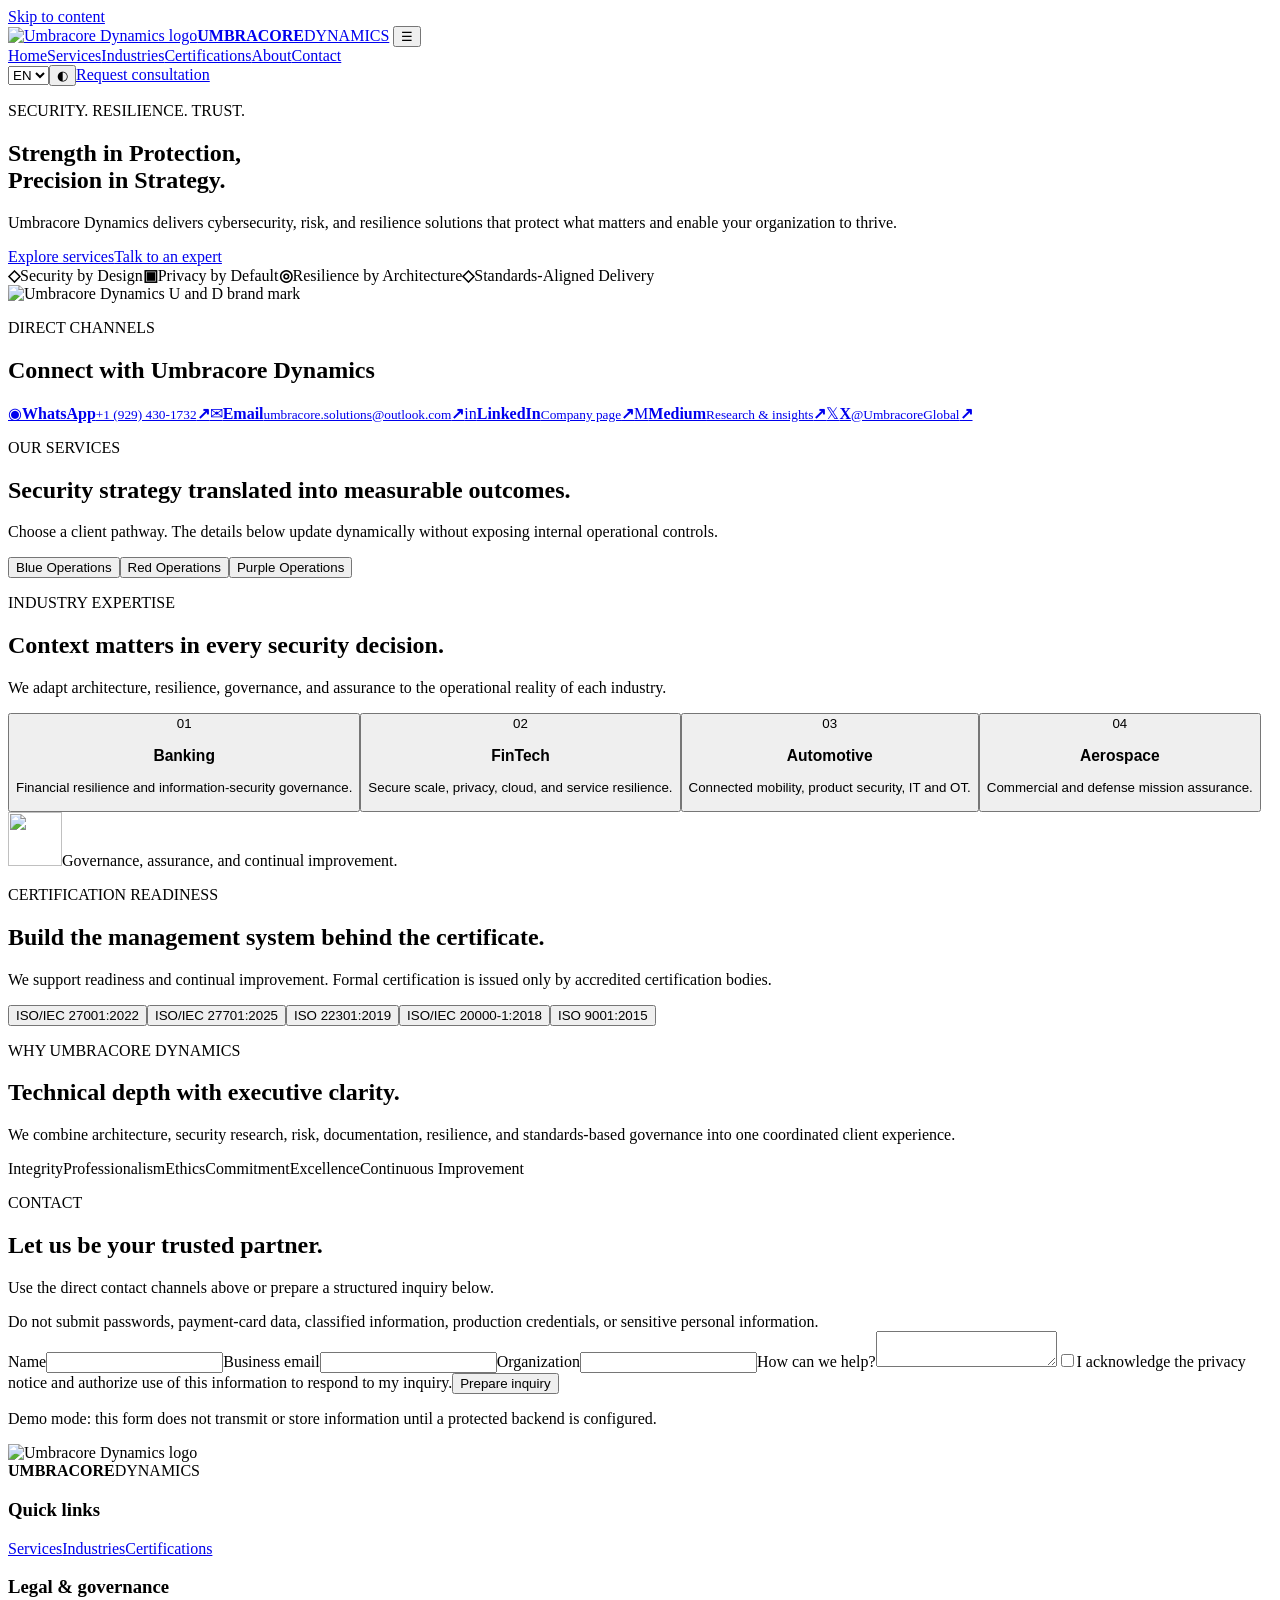
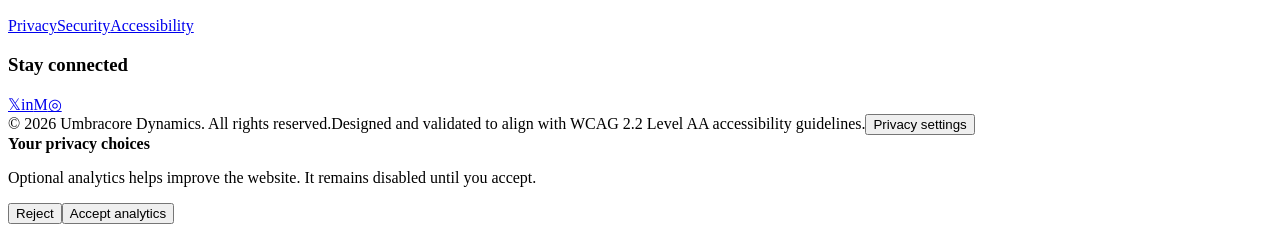
==== index.html @ 07de2d89 "feat: add client-facing website structure" ====
<!doctype html>
<html lang="en" data-theme="dark">
<head>
  <meta charset="utf-8">
  <meta name="viewport" content="width=device-width,initial-scale=1">
  <meta name="description" content="Umbracore Dynamics — security architecture, resilience, risk, certification readiness, and responsible technical strategy.">
  <meta name="theme-color" content="#08050f">
  <meta property="og:title" content="Umbracore Dynamics">
  <meta property="og:description" content="Strength in Protection. Precision in Strategy.">
  <meta property="og:type" content="website">
  <meta property="og:image" content="./assets/logo/umbracore-mark.svg">
  <link rel="icon" href="./assets/logo/umbracore-mark.svg" type="image/svg+xml">
  <link rel="stylesheet" href="./css/main.css">
  <title>Umbracore Dynamics</title>
</head>
<body>
<a class="skip-link" href="#main">Skip to content</a>
<header class="site-header"><div class="shell nav-shell">
<a class="brand" href="#home" aria-label="Umbracore Dynamics home"><img src="./assets/logo/umbracore-mark.svg" width="58" height="58" alt="Umbracore Dynamics logo"><span class="brand-copy"><strong>UMBRACORE</strong><span>DYNAMICS</span></span></a>
<button class="menu-toggle icon-button" id="menuToggle" type="button" aria-expanded="false" aria-controls="primaryNav" aria-label="Open menu">☰</button>
<nav id="primaryNav" class="primary-nav" aria-label="Primary navigation"><a href="#home" data-i18n="navHome">Home</a><a href="#services" data-i18n="navServices">Services</a><a href="#industries" data-i18n="navIndustries">Industries</a><a href="#certifications" data-i18n="navCertifications">Certifications</a><a href="#about" data-i18n="navAbout">About</a><a href="#contact" data-i18n="navContact">Contact</a></nav>
<div class="nav-actions"><select id="languageSelect" class="language-select" aria-label="Language"><option value="en">EN</option><option value="es">ES</option><option value="fr">FR</option><option value="de">DE</option><option value="pt">PT</option></select><button class="icon-button" id="themeToggle" type="button" aria-label="Change color theme">◐</button><a class="button button-outline button-small" href="#contact" data-i18n="requestConsultation">Request consultation</a></div>
</div></header>
<main id="main">
<section class="hero" id="home"><div class="hero-grid-bg" aria-hidden="true"></div><div class="shell hero-layout"><div class="hero-copy"><p class="eyebrow" data-i18n="heroEyebrow">SECURITY. RESILIENCE. TRUST.</p><h1 data-i18n="heroTitle">Strength in Protection,<br>Precision in Strategy.</h1><p class="hero-lead" data-i18n="heroLead">Umbracore Dynamics delivers cybersecurity, risk, and resilience solutions that protect what matters and enable your organization to thrive.</p><div class="hero-actions"><a class="button button-primary" href="#services" data-i18n="exploreServices">Explore services</a><a class="button button-outline" href="#contact" data-i18n="talkExpert">Talk to an expert</a></div><div class="trust-strip" aria-label="Trust principles"><span><b>◇</b><span data-i18n="trust1">Security by Design</span></span><span><b>▣</b><span data-i18n="trust2">Privacy by Default</span></span><span><b>◎</b><span data-i18n="trust3">Resilience by Architecture</span></span><span><b>◇</b><span data-i18n="trust4">Standards-Aligned Delivery</span></span></div></div><div class="hero-visual" aria-label="Umbracore Dynamics brand mark"><div class="orbit orbit-one" aria-hidden="true"></div><div class="orbit orbit-two" aria-hidden="true"></div><div class="logo-stage"><img src="./assets/logo/umbracore-mark.svg" alt="Umbracore Dynamics U and D brand mark"></div><span class="stage-line" aria-hidden="true"></span></div></div></section>
<section class="connect-bar" aria-labelledby="connectTitle"><div class="shell connect-layout"><div><p class="eyebrow" data-i18n="connectEyebrow">DIRECT CHANNELS</p><h2 id="connectTitle" data-i18n="connectTitle">Connect with Umbracore Dynamics</h2></div><div class="contact-links" id="contactLinks"><a class="contact-link" href="https://wa.me/19294301732" target="_blank" rel="noopener noreferrer" data-workflow="lead_whatsapp" data-channel="whatsapp"><span class="channel-icon" aria-hidden="true">◉</span><span><strong>WhatsApp</strong><small>+1 (929) 430-1732</small></span><b>↗</b></a><a class="contact-link" href="mailto:umbracore.solutions@outlook.com?subject=Consultation%20Request%20-%20Umbracore%20Dynamics" data-workflow="lead_email" data-channel="email"><span class="channel-icon" aria-hidden="true">✉</span><span><strong>Email</strong><small>umbracore.solutions@outlook.com</small></span><b>↗</b></a><a class="contact-link" href="https://www.linkedin.com/company/106234405/?utm_source=website&utm_medium=contact&utm_campaign=company_profile" target="_blank" rel="noopener noreferrer" data-workflow="social_linkedin" data-channel="linkedin"><span class="channel-icon brand-letter" aria-hidden="true">in</span><span><strong>LinkedIn</strong><small>Company page</small></span><b>↗</b></a><a class="contact-link" href="https://umbracore-dynamics-blog.medium.com/?utm_source=website&utm_medium=contact&utm_campaign=blog" target="_blank" rel="noopener noreferrer" data-workflow="content_medium" data-channel="medium"><span class="channel-icon brand-letter medium" aria-hidden="true">M</span><span><strong>Medium</strong><small>Research & insights</small></span><b>↗</b></a><a class="contact-link" href="https://x.com/UmbracoreGlobal?utm_source=website&utm_medium=contact&utm_campaign=social" target="_blank" rel="noopener noreferrer" data-workflow="social_x" data-channel="x"><span class="channel-icon brand-letter" aria-hidden="true">𝕏</span><span><strong>X</strong><small>@UmbracoreGlobal</small></span><b>↗</b></a></div></div></section>
<section class="section" id="services"><div class="shell"><div class="section-heading"><div><p class="eyebrow" data-i18n="servicesEyebrow">OUR SERVICES</p><h2 data-i18n="servicesTitle">Security strategy translated into measurable outcomes.</h2></div><p data-i18n="servicesIntro">Choose a client pathway. The details below update dynamically without exposing internal operational controls.</p></div><div class="service-layout"><div class="tab-list" role="tablist" aria-label="Security service pathways"><button class="tab-button active" role="tab" aria-selected="true" data-service="blue">Blue Operations</button><button class="tab-button" role="tab" aria-selected="false" data-service="red">Red Operations</button><button class="tab-button" role="tab" aria-selected="false" data-service="purple">Purple Operations</button></div><article class="detail-panel" id="servicePanel" role="tabpanel" aria-live="polite"></article></div></div></section>
<section class="section section-muted" id="industries"><div class="shell"><div class="section-heading"><div><p class="eyebrow" data-i18n="industriesEyebrow">INDUSTRY EXPERTISE</p><h2 data-i18n="industriesTitle">Context matters in every security decision.</h2></div><p data-i18n="industriesIntro">We adapt architecture, resilience, governance, and assurance to the operational reality of each industry.</p></div><div class="industry-grid"><button class="industry-card active" data-industry="banking"><span>01</span><h3 data-i18n="banking">Banking</h3><p data-i18n="bankingShort">Financial resilience and information-security governance.</p></button><button class="industry-card" data-industry="fintech"><span>02</span><h3>FinTech</h3><p data-i18n="fintechShort">Secure scale, privacy, cloud, and service resilience.</p></button><button class="industry-card" data-industry="automotive"><span>03</span><h3 data-i18n="automotive">Automotive</h3><p data-i18n="automotiveShort">Connected mobility, product security, IT and OT.</p></button><button class="industry-card" data-industry="aerospace"><span>04</span><h3 data-i18n="aerospace">Aerospace</h3><p data-i18n="aerospaceShort">Commercial and defense mission assurance.</p></button></div><article class="detail-panel industry-detail" id="industryPanel" aria-live="polite"></article></div></section>
<section class="section" id="certifications"><div class="shell"><div class="brand-divider"><img src="./assets/logo/umbracore-mark.svg" width="54" height="54" alt="" aria-hidden="true"><span data-i18n="certBrand">Governance, assurance, and continual improvement.</span></div><div class="section-heading"><div><p class="eyebrow" data-i18n="certEyebrow">CERTIFICATION READINESS</p><h2 data-i18n="certTitle">Build the management system behind the certificate.</h2></div><p data-i18n="certIntro">We support readiness and continual improvement. Formal certification is issued only by accredited certification bodies.</p></div><div class="cert-grid" role="tablist" aria-label="Certification readiness pathways"><button class="cert-card active" data-cert="27001">ISO/IEC 27001:2022</button><button class="cert-card" data-cert="27701">ISO/IEC 27701:2025</button><button class="cert-card" data-cert="22301">ISO 22301:2019</button><button class="cert-card" data-cert="20000">ISO/IEC 20000-1:2018</button><button class="cert-card" data-cert="9001">ISO 9001:2015</button></div><article class="detail-panel" id="certPanel" aria-live="polite"></article></div></section>
<section class="section section-muted" id="about"><div class="shell about-grid"><div><p class="eyebrow" data-i18n="aboutEyebrow">WHY UMBRACORE DYNAMICS</p><h2 data-i18n="aboutTitle">Technical depth with executive clarity.</h2><p data-i18n="aboutText">We combine architecture, security research, risk, documentation, resilience, and standards-based governance into one coordinated client experience.</p></div><div class="values-grid"><span data-i18n="value1">Integrity</span><span data-i18n="value2">Professionalism</span><span data-i18n="value3">Ethics</span><span data-i18n="value4">Commitment</span><span data-i18n="value5">Excellence</span><span data-i18n="value6">Continuous Improvement</span></div></div></section>
<section class="section" id="contact"><div class="shell contact-layout"><div><p class="eyebrow" data-i18n="contactEyebrow">CONTACT</p><h2 data-i18n="contactTitle">Let us be your trusted partner.</h2><p data-i18n="contactText">Use the direct contact channels above or prepare a structured inquiry below.</p><div class="privacy-callout" data-i18n="contactSafety">Do not submit passwords, payment-card data, classified information, production credentials, or sensitive personal information.</div></div><form id="contactForm" class="contact-form"><label><span data-i18n="formName">Name</span><input name="name" required autocomplete="name"></label><label><span data-i18n="formEmail">Business email</span><input name="email" type="email" required autocomplete="email"></label><label><span data-i18n="formOrg">Organization</span><input name="organization" autocomplete="organization"></label><label><span data-i18n="formMessage">How can we help?</span><textarea name="message" required></textarea></label><label class="consent-line"><input type="checkbox" required><span data-i18n="formConsent">I acknowledge the privacy notice and authorize use of this information to respond to my inquiry.</span></label><button class="button button-primary" type="submit" data-i18n="formSubmit">Prepare inquiry</button><p class="form-note" data-i18n="formNote">Demo mode: this form does not transmit or store information until a protected backend is configured.</p><p class="form-status" id="formStatus" role="status"></p></form></div></section>
</main>
<footer class="site-footer"><div class="shell footer-grid"><div class="footer-brand"><img src="./assets/logo/umbracore-mark.svg" width="56" height="56" alt="Umbracore Dynamics logo"><div><strong>UMBRACORE</strong><span>DYNAMICS</span></div></div><div><h3 data-i18n="footerQuick">Quick links</h3><a href="#services" data-i18n="navServices">Services</a><a href="#industries" data-i18n="navIndustries">Industries</a><a href="#certifications" data-i18n="navCertifications">Certifications</a></div><div><h3 data-i18n="footerLegal">Legal & governance</h3><a href="./PRIVACY.md">Privacy</a><a href="./SECURITY.md">Security</a><a href="./ACCESSIBILITY.md">Accessibility</a></div><div><h3 data-i18n="footerConnected">Stay connected</h3><div class="social-icons" aria-label="Social media links"><a href="https://x.com/UmbracoreGlobal" target="_blank" rel="noopener noreferrer" aria-label="X">𝕏</a><a href="https://www.linkedin.com/company/106234405/" target="_blank" rel="noopener noreferrer" aria-label="LinkedIn">in</a><a href="https://umbracore-dynamics-blog.medium.com/" target="_blank" rel="noopener noreferrer" aria-label="Medium">M</a><a href="#home" aria-label="Website home">◎</a></div></div></div><div class="shell footer-bottom"><span>© 2026 Umbracore Dynamics. All rights reserved.</span><span data-i18n="wcag">Designed and validated to align with WCAG 2.2 Level AA accessibility guidelines.</span><button id="privacySettings" class="text-button" type="button" data-i18n="privacySettings">Privacy settings</button></div></footer>
<div class="consent-banner" id="consentBanner" role="region" aria-label="Analytics privacy choices"><div><strong data-i18n="consentTitle">Your privacy choices</strong><p data-i18n="consentText">Optional analytics helps improve the website. It remains disabled until you accept.</p></div><div><button class="button button-outline button-small" id="rejectAnalytics" type="button" data-i18n="reject">Reject</button><button class="button button-primary button-small" id="acceptAnalytics" type="button" data-i18n="accept">Accept analytics</button></div></div>
<script src="./js/app.js" defer></script>
</body>
</html>
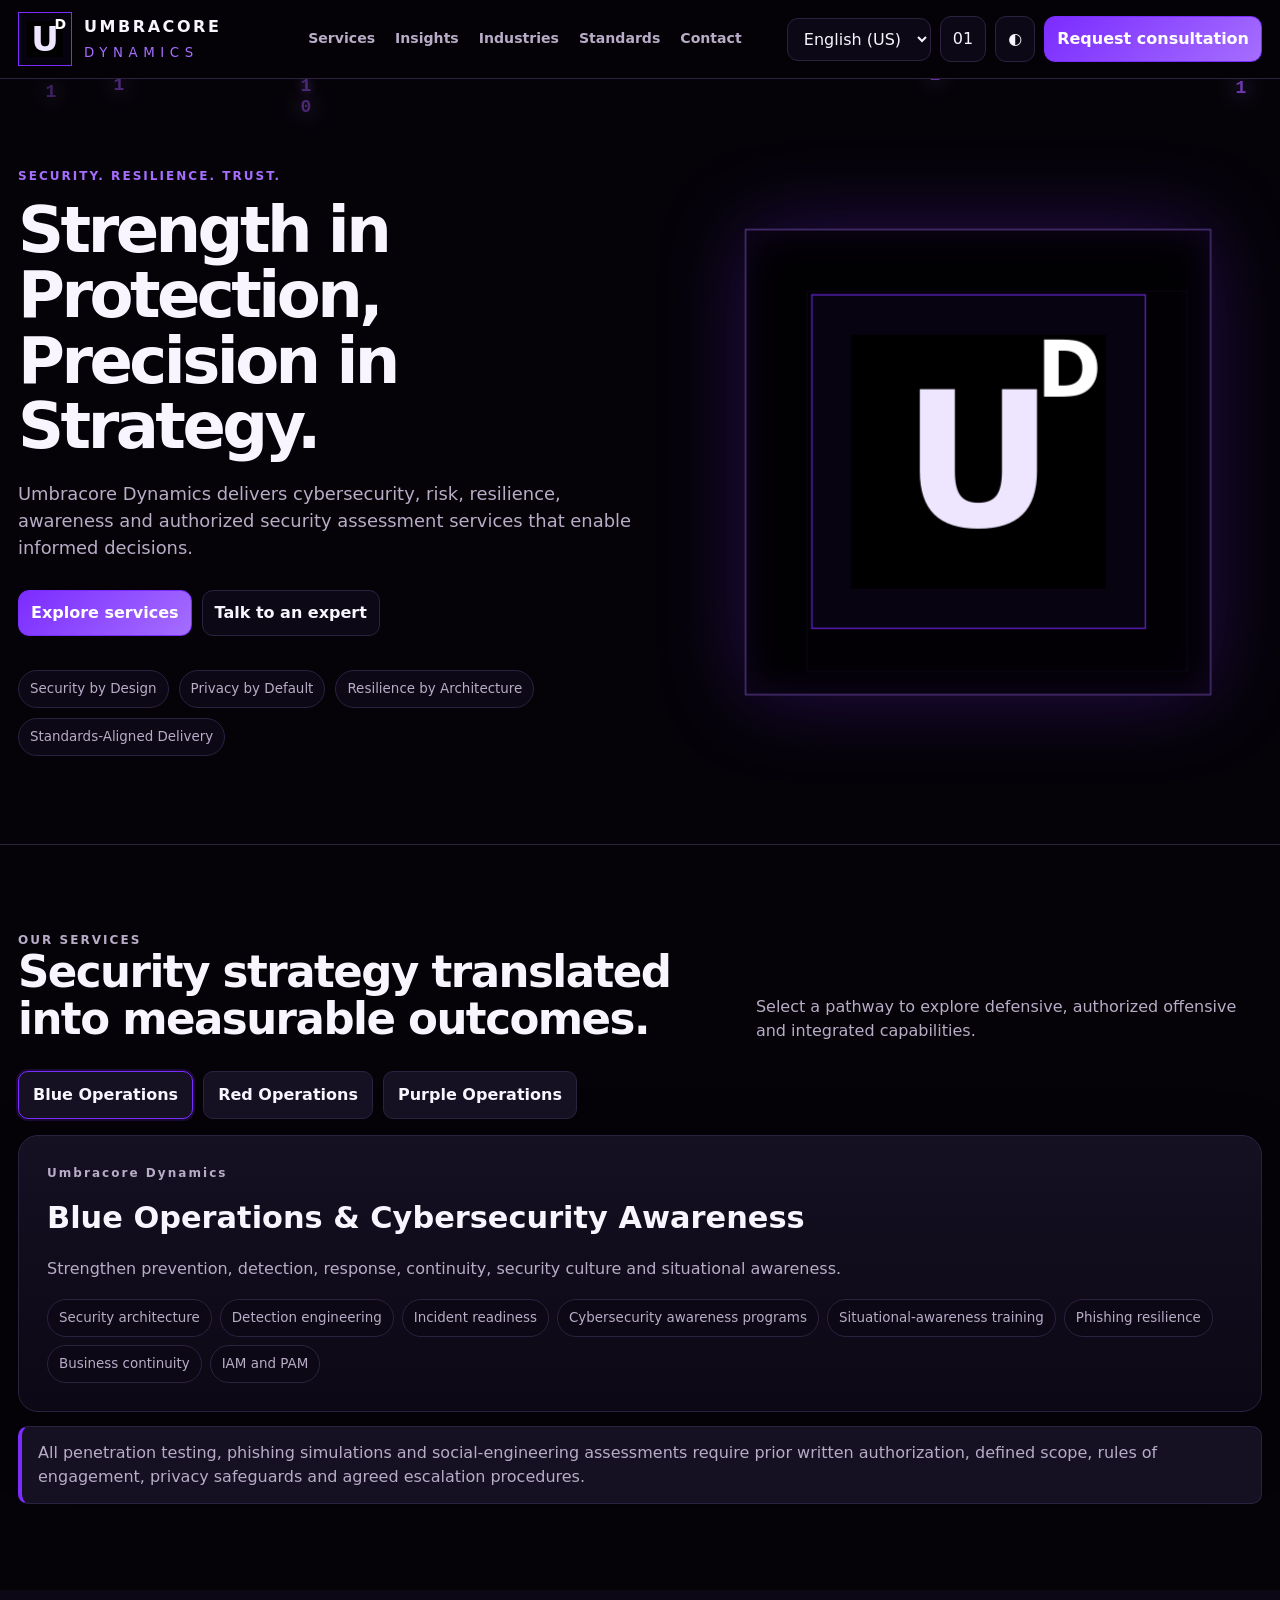
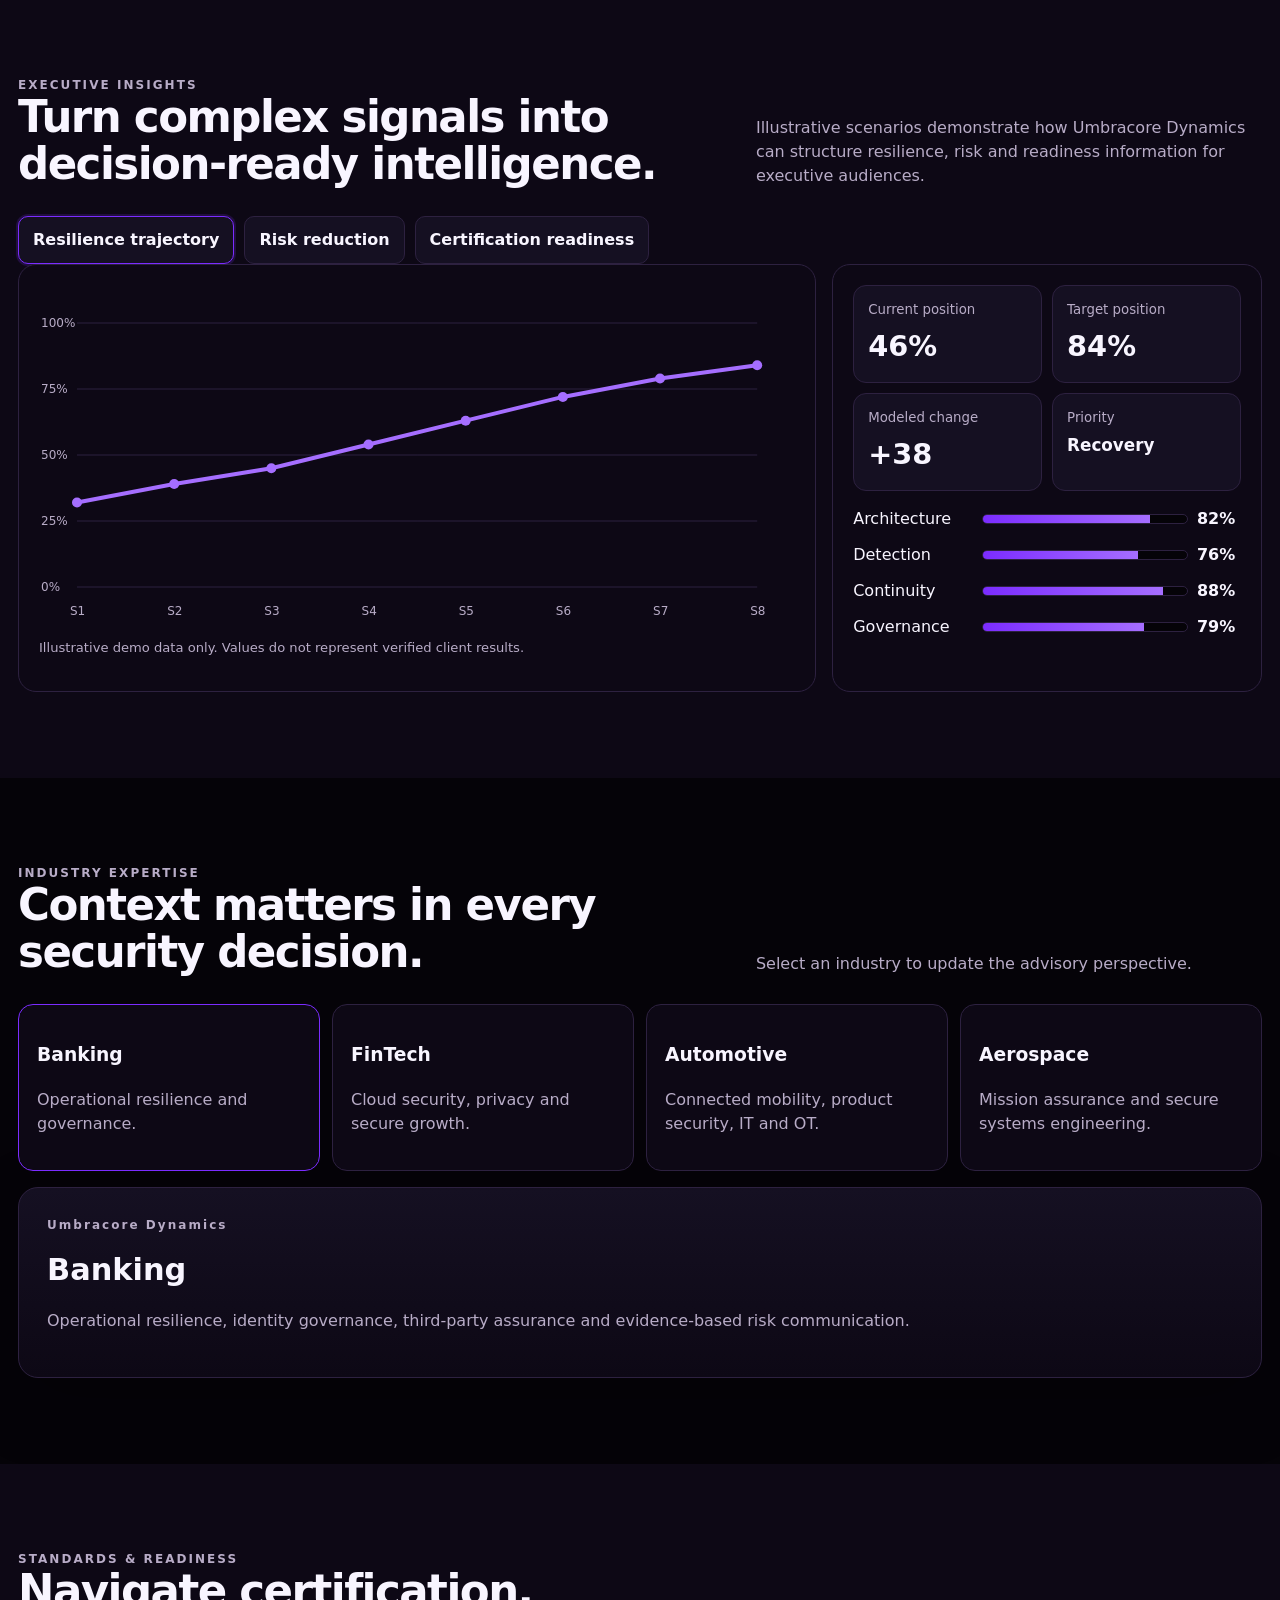
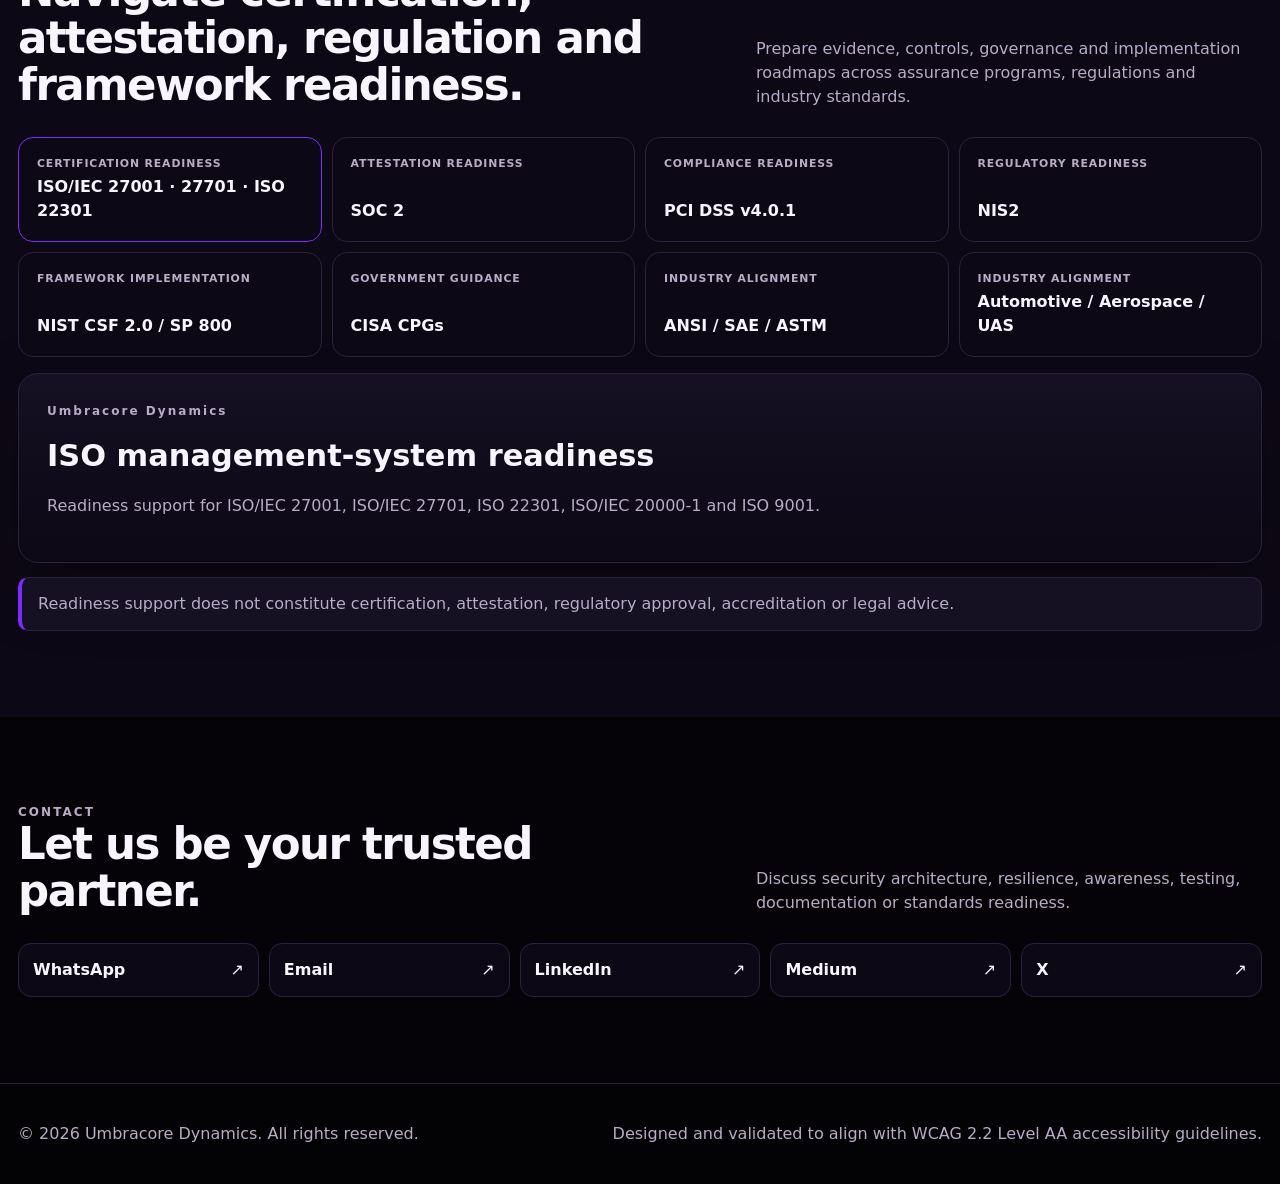
==== commit 2cd2584a: "Deploy interactive Umbracore Dynamics website" ====
--- a/index.html
+++ b/index.html
@@ -1,37 +1 @@
-<!doctype html>
-<html lang="en" data-theme="dark">
-<head>
-  <meta charset="utf-8">
-  <meta name="viewport" content="width=device-width,initial-scale=1">
-  <meta name="description" content="Umbracore Dynamics — security architecture, resilience, risk, certification readiness, and responsible technical strategy.">
-  <meta name="theme-color" content="#08050f">
-  <meta property="og:title" content="Umbracore Dynamics">
-  <meta property="og:description" content="Strength in Protection. Precision in Strategy.">
-  <meta property="og:type" content="website">
-  <meta property="og:image" content="./assets/logo/umbracore-mark.svg">
-  <link rel="icon" href="./assets/logo/umbracore-mark.svg" type="image/svg+xml">
-  <link rel="stylesheet" href="./css/main.css">
-  <title>Umbracore Dynamics</title>
-</head>
-<body>
-<a class="skip-link" href="#main">Skip to content</a>
-<header class="site-header"><div class="shell nav-shell">
-<a class="brand" href="#home" aria-label="Umbracore Dynamics home"><img src="./assets/logo/umbracore-mark.svg" width="58" height="58" alt="Umbracore Dynamics logo"><span class="brand-copy"><strong>UMBRACORE</strong><span>DYNAMICS</span></span></a>
-<button class="menu-toggle icon-button" id="menuToggle" type="button" aria-expanded="false" aria-controls="primaryNav" aria-label="Open menu">☰</button>
-<nav id="primaryNav" class="primary-nav" aria-label="Primary navigation"><a href="#home" data-i18n="navHome">Home</a><a href="#services" data-i18n="navServices">Services</a><a href="#industries" data-i18n="navIndustries">Industries</a><a href="#certifications" data-i18n="navCertifications">Certifications</a><a href="#about" data-i18n="navAbout">About</a><a href="#contact" data-i18n="navContact">Contact</a></nav>
-<div class="nav-actions"><select id="languageSelect" class="language-select" aria-label="Language"><option value="en">EN</option><option value="es">ES</option><option value="fr">FR</option><option value="de">DE</option><option value="pt">PT</option></select><button class="icon-button" id="themeToggle" type="button" aria-label="Change color theme">◐</button><a class="button button-outline button-small" href="#contact" data-i18n="requestConsultation">Request consultation</a></div>
-</div></header>
-<main id="main">
-<section class="hero" id="home"><div class="hero-grid-bg" aria-hidden="true"></div><div class="shell hero-layout"><div class="hero-copy"><p class="eyebrow" data-i18n="heroEyebrow">SECURITY. RESILIENCE. TRUST.</p><h1 data-i18n="heroTitle">Strength in Protection,<br>Precision in Strategy.</h1><p class="hero-lead" data-i18n="heroLead">Umbracore Dynamics delivers cybersecurity, risk, and resilience solutions that protect what matters and enable your organization to thrive.</p><div class="hero-actions"><a class="button button-primary" href="#services" data-i18n="exploreServices">Explore services</a><a class="button button-outline" href="#contact" data-i18n="talkExpert">Talk to an expert</a></div><div class="trust-strip" aria-label="Trust principles"><span><b>◇</b><span data-i18n="trust1">Security by Design</span></span><span><b>▣</b><span data-i18n="trust2">Privacy by Default</span></span><span><b>◎</b><span data-i18n="trust3">Resilience by Architecture</span></span><span><b>◇</b><span data-i18n="trust4">Standards-Aligned Delivery</span></span></div></div><div class="hero-visual" aria-label="Umbracore Dynamics brand mark"><div class="orbit orbit-one" aria-hidden="true"></div><div class="orbit orbit-two" aria-hidden="true"></div><div class="logo-stage"><img src="./assets/logo/umbracore-mark.svg" alt="Umbracore Dynamics U and D brand mark"></div><span class="stage-line" aria-hidden="true"></span></div></div></section>
-<section class="connect-bar" aria-labelledby="connectTitle"><div class="shell connect-layout"><div><p class="eyebrow" data-i18n="connectEyebrow">DIRECT CHANNELS</p><h2 id="connectTitle" data-i18n="connectTitle">Connect with Umbracore Dynamics</h2></div><div class="contact-links" id="contactLinks"><a class="contact-link" href="https://wa.me/19294301732" target="_blank" rel="noopener noreferrer" data-workflow="lead_whatsapp" data-channel="whatsapp"><span class="channel-icon" aria-hidden="true">◉</span><span><strong>WhatsApp</strong><small>+1 (929) 430-1732</small></span><b>↗</b></a><a class="contact-link" href="mailto:umbracore.solutions@outlook.com?subject=Consultation%20Request%20-%20Umbracore%20Dynamics" data-workflow="lead_email" data-channel="email"><span class="channel-icon" aria-hidden="true">✉</span><span><strong>Email</strong><small>umbracore.solutions@outlook.com</small></span><b>↗</b></a><a class="contact-link" href="https://www.linkedin.com/company/106234405/?utm_source=website&utm_medium=contact&utm_campaign=company_profile" target="_blank" rel="noopener noreferrer" data-workflow="social_linkedin" data-channel="linkedin"><span class="channel-icon brand-letter" aria-hidden="true">in</span><span><strong>LinkedIn</strong><small>Company page</small></span><b>↗</b></a><a class="contact-link" href="https://umbracore-dynamics-blog.medium.com/?utm_source=website&utm_medium=contact&utm_campaign=blog" target="_blank" rel="noopener noreferrer" data-workflow="content_medium" data-channel="medium"><span class="channel-icon brand-letter medium" aria-hidden="true">M</span><span><strong>Medium</strong><small>Research & insights</small></span><b>↗</b></a><a class="contact-link" href="https://x.com/UmbracoreGlobal?utm_source=website&utm_medium=contact&utm_campaign=social" target="_blank" rel="noopener noreferrer" data-workflow="social_x" data-channel="x"><span class="channel-icon brand-letter" aria-hidden="true">𝕏</span><span><strong>X</strong><small>@UmbracoreGlobal</small></span><b>↗</b></a></div></div></section>
-<section class="section" id="services"><div class="shell"><div class="section-heading"><div><p class="eyebrow" data-i18n="servicesEyebrow">OUR SERVICES</p><h2 data-i18n="servicesTitle">Security strategy translated into measurable outcomes.</h2></div><p data-i18n="servicesIntro">Choose a client pathway. The details below update dynamically without exposing internal operational controls.</p></div><div class="service-layout"><div class="tab-list" role="tablist" aria-label="Security service pathways"><button class="tab-button active" role="tab" aria-selected="true" data-service="blue">Blue Operations</button><button class="tab-button" role="tab" aria-selected="false" data-service="red">Red Operations</button><button class="tab-button" role="tab" aria-selected="false" data-service="purple">Purple Operations</button></div><article class="detail-panel" id="servicePanel" role="tabpanel" aria-live="polite"></article></div></div></section>
-<section class="section section-muted" id="industries"><div class="shell"><div class="section-heading"><div><p class="eyebrow" data-i18n="industriesEyebrow">INDUSTRY EXPERTISE</p><h2 data-i18n="industriesTitle">Context matters in every security decision.</h2></div><p data-i18n="industriesIntro">We adapt architecture, resilience, governance, and assurance to the operational reality of each industry.</p></div><div class="industry-grid"><button class="industry-card active" data-industry="banking"><span>01</span><h3 data-i18n="banking">Banking</h3><p data-i18n="bankingShort">Financial resilience and information-security governance.</p></button><button class="industry-card" data-industry="fintech"><span>02</span><h3>FinTech</h3><p data-i18n="fintechShort">Secure scale, privacy, cloud, and service resilience.</p></button><button class="industry-card" data-industry="automotive"><span>03</span><h3 data-i18n="automotive">Automotive</h3><p data-i18n="automotiveShort">Connected mobility, product security, IT and OT.</p></button><button class="industry-card" data-industry="aerospace"><span>04</span><h3 data-i18n="aerospace">Aerospace</h3><p data-i18n="aerospaceShort">Commercial and defense mission assurance.</p></button></div><article class="detail-panel industry-detail" id="industryPanel" aria-live="polite"></article></div></section>
-<section class="section" id="certifications"><div class="shell"><div class="brand-divider"><img src="./assets/logo/umbracore-mark.svg" width="54" height="54" alt="" aria-hidden="true"><span data-i18n="certBrand">Governance, assurance, and continual improvement.</span></div><div class="section-heading"><div><p class="eyebrow" data-i18n="certEyebrow">CERTIFICATION READINESS</p><h2 data-i18n="certTitle">Build the management system behind the certificate.</h2></div><p data-i18n="certIntro">We support readiness and continual improvement. Formal certification is issued only by accredited certification bodies.</p></div><div class="cert-grid" role="tablist" aria-label="Certification readiness pathways"><button class="cert-card active" data-cert="27001">ISO/IEC 27001:2022</button><button class="cert-card" data-cert="27701">ISO/IEC 27701:2025</button><button class="cert-card" data-cert="22301">ISO 22301:2019</button><button class="cert-card" data-cert="20000">ISO/IEC 20000-1:2018</button><button class="cert-card" data-cert="9001">ISO 9001:2015</button></div><article class="detail-panel" id="certPanel" aria-live="polite"></article></div></section>
-<section class="section section-muted" id="about"><div class="shell about-grid"><div><p class="eyebrow" data-i18n="aboutEyebrow">WHY UMBRACORE DYNAMICS</p><h2 data-i18n="aboutTitle">Technical depth with executive clarity.</h2><p data-i18n="aboutText">We combine architecture, security research, risk, documentation, resilience, and standards-based governance into one coordinated client experience.</p></div><div class="values-grid"><span data-i18n="value1">Integrity</span><span data-i18n="value2">Professionalism</span><span data-i18n="value3">Ethics</span><span data-i18n="value4">Commitment</span><span data-i18n="value5">Excellence</span><span data-i18n="value6">Continuous Improvement</span></div></div></section>
-<section class="section" id="contact"><div class="shell contact-layout"><div><p class="eyebrow" data-i18n="contactEyebrow">CONTACT</p><h2 data-i18n="contactTitle">Let us be your trusted partner.</h2><p data-i18n="contactText">Use the direct contact channels above or prepare a structured inquiry below.</p><div class="privacy-callout" data-i18n="contactSafety">Do not submit passwords, payment-card data, classified information, production credentials, or sensitive personal information.</div></div><form id="contactForm" class="contact-form"><label><span data-i18n="formName">Name</span><input name="name" required autocomplete="name"></label><label><span data-i18n="formEmail">Business email</span><input name="email" type="email" required autocomplete="email"></label><label><span data-i18n="formOrg">Organization</span><input name="organization" autocomplete="organization"></label><label><span data-i18n="formMessage">How can we help?</span><textarea name="message" required></textarea></label><label class="consent-line"><input type="checkbox" required><span data-i18n="formConsent">I acknowledge the privacy notice and authorize use of this information to respond to my inquiry.</span></label><button class="button button-primary" type="submit" data-i18n="formSubmit">Prepare inquiry</button><p class="form-note" data-i18n="formNote">Demo mode: this form does not transmit or store information until a protected backend is configured.</p><p class="form-status" id="formStatus" role="status"></p></form></div></section>
-</main>
-<footer class="site-footer"><div class="shell footer-grid"><div class="footer-brand"><img src="./assets/logo/umbracore-mark.svg" width="56" height="56" alt="Umbracore Dynamics logo"><div><strong>UMBRACORE</strong><span>DYNAMICS</span></div></div><div><h3 data-i18n="footerQuick">Quick links</h3><a href="#services" data-i18n="navServices">Services</a><a href="#industries" data-i18n="navIndustries">Industries</a><a href="#certifications" data-i18n="navCertifications">Certifications</a></div><div><h3 data-i18n="footerLegal">Legal & governance</h3><a href="./PRIVACY.md">Privacy</a><a href="./SECURITY.md">Security</a><a href="./ACCESSIBILITY.md">Accessibility</a></div><div><h3 data-i18n="footerConnected">Stay connected</h3><div class="social-icons" aria-label="Social media links"><a href="https://x.com/UmbracoreGlobal" target="_blank" rel="noopener noreferrer" aria-label="X">𝕏</a><a href="https://www.linkedin.com/company/106234405/" target="_blank" rel="noopener noreferrer" aria-label="LinkedIn">in</a><a href="https://umbracore-dynamics-blog.medium.com/" target="_blank" rel="noopener noreferrer" aria-label="Medium">M</a><a href="#home" aria-label="Website home">◎</a></div></div></div><div class="shell footer-bottom"><span>© 2026 Umbracore Dynamics. All rights reserved.</span><span data-i18n="wcag">Designed and validated to align with WCAG 2.2 Level AA accessibility guidelines.</span><button id="privacySettings" class="text-button" type="button" data-i18n="privacySettings">Privacy settings</button></div></footer>
-<div class="consent-banner" id="consentBanner" role="region" aria-label="Analytics privacy choices"><div><strong data-i18n="consentTitle">Your privacy choices</strong><p data-i18n="consentText">Optional analytics helps improve the website. It remains disabled until you accept.</p></div><div><button class="button button-outline button-small" id="rejectAnalytics" type="button" data-i18n="reject">Reject</button><button class="button button-primary button-small" id="acceptAnalytics" type="button" data-i18n="accept">Accept analytics</button></div></div>
-<script src="./js/app.js" defer></script>
-</body>
-</html>
+<!doctype html><html lang="en-US" data-theme="dark"><head><meta charset="utf-8"><meta name="viewport" content="width=device-width,initial-scale=1"><meta name="description" content="Umbracore Dynamics — cybersecurity, resilience, risk, awareness, authorized testing and standards readiness."><meta name="theme-color" content="#050308"><title>Umbracore Dynamics</title><style>:root{--bg:#050308;--surface:#0d0815;--surface2:#151022;--text:#f8f5ff;--muted:#b8acc7;--line:#2d2140;--p:#7b2cff;--p2:#a56eff}html[data-theme=light]{--bg:#f7f3ff;--surface:#fff;--surface2:#f0e8ff;--text:#1e1530;--muted:#6d627b;--line:#d8cce8;--p:#6620df;--p2:#814ae8}*{box-sizing:border-box}html{scroll-behavior:smooth}body{margin:0;background:var(--bg);color:var(--text);font-family:Inter,system-ui,-apple-system,Segoe UI,sans-serif;line-height:1.5}a{color:inherit;text-decoration:none}.shell{width:min(1380px,calc(100% - 36px));margin:auto}.skip{position:fixed;top:-60px;left:16px;z-index:99;background:#fff;color:#111;padding:10px}.skip:focus{top:16px}header{position:sticky;top:0;z-index:30;background:color-mix(in srgb,var(--bg) 90%,transparent);backdrop-filter:blur(16px);border-bottom:1px solid var(--line)}.nav{min-height:78px;display:flex;align-items:center;gap:22px}.brand{display:flex;align-items:center;gap:12px;min-width:245px}.mark{width:54px;height:54px;background:#000;border:1px solid var(--p);display:grid;place-items:center;position:relative;box-shadow:inset 0 0 0 8px #07030e}.mark:before{content:'U';font-size:34px;font-weight:900;color:#eee6ff;line-height:1}.mark:after{content:'D';position:absolute;right:5px;top:1px;font-size:14px;font-weight:900;color:#fff}.brand strong{display:block;letter-spacing:.16em}.brand small{display:block;color:var(--p2);letter-spacing:.42em;margin-top:4px}nav{display:flex;gap:20px;flex:1;justify-content:center}nav a{font-size:.88rem;font-weight:750;color:var(--muted)}.actions{display:flex;align-items:center;gap:9px}button,select{font:inherit}.ctrl,.btn{border:1px solid var(--line);border-radius:11px;background:var(--surface);color:var(--text);padding:10px 12px}.btn{font-weight:800;cursor:pointer}.primary{border-color:var(--p);background:linear-gradient(135deg,var(--p),var(--p2));color:#fff}.hero{position:relative;overflow:hidden;border-bottom:1px solid var(--line);min-height:720px}.rain{position:absolute;inset:0;width:100%;height:100%;opacity:.82;mix-blend-mode:screen;pointer-events:none}.hero:after{content:'';position:absolute;inset:0;background:linear-gradient(180deg,rgba(5,3,8,.05),rgba(5,3,8,.3) 65%,rgba(5,3,8,.7));pointer-events:none}.heroGrid{position:relative;z-index:2;display:grid;grid-template-columns:1.05fr .95fr;align-items:center;gap:50px;padding:88px 0}.eyebrow{color:var(--p2);font-size:.75rem;font-weight:900;letter-spacing:.17em;margin:0 0 13px}h1{font-size:clamp(3.1rem,5vw,5.8rem);line-height:1.02;letter-spacing:-.055em;margin:0 0 22px}.lead{font-size:1.12rem;color:var(--muted);max-width:680px}.heroBtns,.trust,.tabs{display:flex;gap:10px;flex-wrap:wrap}.heroBtns{margin-top:28px}.trust{margin-top:34px}.trust span,.pill{padding:8px 11px;border:1px solid var(--line);border-radius:999px;background:var(--surface);color:var(--muted);font-size:.84rem}.visual{min-height:500px;display:grid;place-items:center;perspective:1300px}.tilt{width:min(450px,88%);aspect-ratio:1;position:relative;transform-style:preserve-3d;transition:transform .16s ease-out}.logoStage{position:absolute;inset:0;border:1px solid rgba(165,110,255,.65);background:rgba(0,0,0,.74);display:grid;place-items:center;box-shadow:0 0 80px rgba(123,44,255,.28),inset 0 0 40px rgba(123,44,255,.14);transform:translateZ(45px)}.logoStage .mark{width:72%;height:72%;box-shadow:inset 0 0 0 38px #080311}.logoStage .mark:before{font-size:180px}.logoStage .mark:after{font-size:75px;right:13%;top:5%}.depth{position:absolute;inset:6%;border:1px solid rgba(165,110,255,.25);background:rgba(123,44,255,.04);transform:translateZ(-50px) translate(20px,20px)}.section{padding:86px 0}.muted{background:var(--surface)}.head{display:grid;grid-template-columns:1fr .72fr;gap:35px;align-items:end;margin-bottom:28px}.head h2{font-size:clamp(2.1rem,3.4vw,3.8rem);line-height:1.08;letter-spacing:-.035em;margin:0}.head p{color:var(--muted);margin:0}.tab{border:1px solid var(--line);background:var(--surface2);color:var(--text);padding:11px 14px;border-radius:10px;font-weight:800;cursor:pointer}.tab.active{border-color:var(--p);box-shadow:0 0 0 2px rgba(123,44,255,.18)}.panel{margin-top:16px;background:linear-gradient(180deg,var(--surface2),var(--surface));border:1px solid var(--line);border-radius:20px;padding:28px;box-shadow:0 24px 70px rgba(0,0,0,.24)}.panel h3{font-size:1.9rem;margin:0 0 8px}.panel p{color:var(--muted)}.pills{display:flex;gap:8px;flex-wrap:wrap;margin-top:18px}.notice{margin-top:14px;padding:14px 16px;border:1px solid var(--line);border-left:4px solid var(--p);background:var(--surface2);border-radius:10px;color:var(--muted)}.insights{display:grid;grid-template-columns:1.3fr .7fr;gap:16px}.card{background:var(--surface);border:1px solid var(--line);border-radius:18px;padding:20px}.chartBox{height:340px}.chartBox canvas{width:100%;height:100%}.kpis{display:grid;grid-template-columns:1fr 1fr;gap:10px}.kpi{background:var(--surface2);border:1px solid var(--line);border-radius:13px;padding:14px}.kpi small{color:var(--muted);display:block}.kpi strong{display:block;font-size:1.8rem;margin-top:5px}.bars{display:grid;gap:12px;margin-top:16px}.barrow{display:grid;grid-template-columns:120px 1fr 44px;gap:9px;align-items:center}.bar{height:10px;background:var(--bg);border:1px solid var(--line);border-radius:999px;overflow:hidden}.bar i{display:block;height:100%;background:linear-gradient(90deg,var(--p),var(--p2))}.grid4{display:grid;grid-template-columns:repeat(4,1fr);gap:12px}.industry,.standard{background:var(--surface);border:1px solid var(--line);border-radius:15px;padding:18px;color:var(--text);text-align:left;cursor:pointer}.industry.active,.standard.active{border-color:var(--p)}.industry p,.standard small{color:var(--muted)}.standards{display:grid;grid-template-columns:repeat(4,1fr);gap:10px}.standard{min-height:105px;display:flex;flex-direction:column;justify-content:space-between;font-weight:800}.standard small{font-size:.68rem;text-transform:uppercase;letter-spacing:.08em}.contactGrid{display:grid;grid-template-columns:repeat(5,1fr);gap:10px}.contact{padding:14px;background:var(--surface);border:1px solid var(--line);border-radius:13px;display:flex;justify-content:space-between;align-items:center}.contact:hover{border-color:var(--p)}footer{padding:38px 0;background:#030205;border-top:1px solid var(--line);color:var(--muted)}.footer{display:flex;justify-content:space-between;gap:20px;flex-wrap:wrap}@media(max-width:980px){nav{display:none}.heroGrid,.head,.insights{grid-template-columns:1fr}.grid4,.standards{grid-template-columns:repeat(2,1fr)}.contactGrid{grid-template-columns:repeat(2,1fr)}}@media(max-width:620px){.shell{width:min(100% - 24px,1380px)}.brand div{display:none}.actions .primary{display:none}.hero{min-height:auto}.heroGrid{padding:58px 0}.visual{min-height:360px}.grid4,.standards,.contactGrid,.kpis{grid-template-columns:1fr}.rain{opacity:.58}}@media(prefers-reduced-motion:reduce){.rain{display:none}.tilt{transform:none!important;transition:none!important}}</style></head><body><a class="skip" href="#main">Skip to content</a><header><div class="shell nav"><a class="brand" href="#home" aria-label="Umbracore Dynamics home"><span class="mark" aria-hidden="true"></span><div><strong>UMBRACORE</strong><small>DYNAMICS</small></div></a><nav><a href="#services" data-t="navServices">Services</a><a href="#insights" data-t="navInsights">Insights</a><a href="#industries" data-t="navIndustries">Industries</a><a href="#standards" data-t="navStandards">Standards</a><a href="#contact" data-t="navContact">Contact</a></nav><div class="actions"><select id="lang" class="ctrl" aria-label="Language"><option value="en-US">English (US)</option><option value="es-419">Español</option><option value="fr-FR">Français</option><option value="de-DE">Deutsch</option><option value="pt-BR">Português</option></select><button id="rainToggle" class="ctrl" aria-label="Toggle binary background">01</button><button id="theme" class="ctrl" aria-label="Toggle color theme">◐</button><a class="btn primary" href="#contact" data-t="consult">Request consultation</a></div></div></header><main id="main"><section class="hero" id="home"><canvas id="rain" class="rain" aria-hidden="true"></canvas><div class="shell heroGrid"><div><p class="eyebrow" data-t="heroEyebrow">SECURITY. RESILIENCE. TRUST.</p><h1 data-t="heroTitle">Strength in Protection,<br>Precision in Strategy.</h1><p class="lead" data-t="heroLead">Umbracore Dynamics delivers cybersecurity, risk, resilience, awareness and authorized security assessment services that enable informed decisions.</p><div class="heroBtns"><a class="btn primary" href="#services" data-t="explore">Explore services</a><a class="btn" href="#contact" data-t="expert">Talk to an expert</a></div><div class="trust"><span data-t="trust1">Security by Design</span><span data-t="trust2">Privacy by Default</span><span data-t="trust3">Resilience by Architecture</span><span data-t="trust4">Standards-Aligned Delivery</span></div></div><div class="visual"><div class="tilt" id="tilt" tabindex="0" aria-label="Interactive Umbracore Dynamics logo"><div class="depth"></div><div class="logoStage"><span class="mark" aria-hidden="true"></span></div></div></div></div></section><section class="section" id="services"><div class="shell"><div class="head"><div><p class="eyebrow" data-t="servicesEyebrow">OUR SERVICES</p><h2 data-t="servicesTitle">Security strategy translated into measurable outcomes.</h2></div><p data-t="servicesIntro">Select a pathway to explore defensive, authorized offensive and integrated capabilities.</p></div><div class="tabs"><button class="tab active" data-service="blue">Blue Operations</button><button class="tab" data-service="red">Red Operations</button><button class="tab" data-service="purple">Purple Operations</button></div><article class="panel" id="servicePanel"></article><div class="notice" data-t="authorization">All penetration testing, phishing simulations and social-engineering assessments require prior written authorization, defined scope, rules of engagement, privacy safeguards and agreed escalation procedures.</div></div></section><section class="section muted" id="insights"><div class="shell"><div class="head"><div><p class="eyebrow" data-t="insightsEyebrow">EXECUTIVE INSIGHTS</p><h2 data-t="insightsTitle">Turn complex signals into decision-ready intelligence.</h2></div><p data-t="insightsIntro">Illustrative scenarios demonstrate how Umbracore Dynamics can structure resilience, risk and readiness information for executive audiences.</p></div><div class="tabs"><button class="tab active" data-scenario="resilience">Resilience trajectory</button><button class="tab" data-scenario="risk">Risk reduction</button><button class="tab" data-scenario="readiness">Certification readiness</button></div><div class="insights"><div class="card"><div class="chartBox"><canvas id="chart" role="img" aria-label="Illustrative capability trend chart"></canvas></div><p style="color:var(--muted);font-size:.82rem" data-t="demo">Illustrative demo data only. Values do not represent verified client results.</p></div><div class="card"><div class="kpis"><div class="kpi"><small data-t="current">Current position</small><strong id="current">46%</strong></div><div class="kpi"><small data-t="target">Target position</small><strong id="target">84%</strong></div><div class="kpi"><small data-t="change">Modeled change</small><strong id="change">+38</strong></div><div class="kpi"><small data-t="priority">Priority</small><strong id="priority" style="font-size:1.05rem">Recovery</strong></div></div><div class="bars" id="bars"></div></div></div></div></section><section class="section" id="industries"><div class="shell"><div class="head"><div><p class="eyebrow" data-t="industriesEyebrow">INDUSTRY EXPERTISE</p><h2 data-t="industriesTitle">Context matters in every security decision.</h2></div><p data-t="industriesIntro">Select an industry to update the advisory perspective.</p></div><div class="grid4"><button class="industry active" data-industry="banking"><h3>Banking</h3><p>Operational resilience and governance.</p></button><button class="industry" data-industry="fintech"><h3>FinTech</h3><p>Cloud security, privacy and secure growth.</p></button><button class="industry" data-industry="automotive"><h3>Automotive</h3><p>Connected mobility, product security, IT and OT.</p></button><button class="industry" data-industry="aerospace"><h3>Aerospace</h3><p>Mission assurance and secure systems engineering.</p></button></div><article class="panel" id="industryPanel"></article></div></section><section class="section muted" id="standards"><div class="shell"><div class="head"><div><p class="eyebrow" data-t="standardsEyebrow">STANDARDS & READINESS</p><h2 data-t="standardsTitle">Navigate certification, attestation, regulation and framework readiness.</h2></div><p data-t="standardsIntro">Prepare evidence, controls, governance and implementation roadmaps across assurance programs, regulations and industry standards.</p></div><div class="standards" id="standardGrid"><button class="standard active" data-standard="iso"><small>Certification readiness</small>ISO/IEC 27001 · 27701 · ISO 22301</button><button class="standard" data-standard="soc"><small>Attestation readiness</small>SOC 2</button><button class="standard" data-standard="pci"><small>Compliance readiness</small>PCI DSS v4.0.1</button><button class="standard" data-standard="nis"><small>Regulatory readiness</small>NIS2</button><button class="standard" data-standard="nist"><small>Framework implementation</small>NIST CSF 2.0 / SP 800</button><button class="standard" data-standard="cisa"><small>Government guidance</small>CISA CPGs</button><button class="standard" data-standard="ansi"><small>Industry alignment</small>ANSI / SAE / ASTM</button><button class="standard" data-standard="aero"><small>Industry alignment</small>Automotive / Aerospace / UAS</button></div><article class="panel" id="standardPanel"></article><div class="notice" data-t="disclaimer">Readiness support does not constitute certification, attestation, regulatory approval, accreditation or legal advice.</div></div></section><section class="section" id="contact"><div class="shell"><div class="head"><div><p class="eyebrow" data-t="contactEyebrow">CONTACT</p><h2 data-t="contactTitle">Let us be your trusted partner.</h2></div><p data-t="contactIntro">Discuss security architecture, resilience, awareness, testing, documentation or standards readiness.</p></div><div class="contactGrid"><a class="contact" href="https://wa.me/19294301732" target="_blank" rel="noopener noreferrer"><strong>WhatsApp</strong><span>↗</span></a><a class="contact" href="mailto:umbracore.solutions@outlook.com"><strong>Email</strong><span>↗</span></a><a class="contact" href="https://www.linkedin.com/company/106234405/" target="_blank" rel="noopener noreferrer"><strong>LinkedIn</strong><span>↗</span></a><a class="contact" href="https://umbracore-dynamics-blog.medium.com/" target="_blank" rel="noopener noreferrer"><strong>Medium</strong><span>↗</span></a><a class="contact" href="https://x.com/UmbracoreGlobal" target="_blank" rel="noopener noreferrer"><strong>X</strong><span>↗</span></a></div></div></section></main><footer><div class="shell footer"><span>© 2026 Umbracore Dynamics. All rights reserved.</span><span data-t="wcag">Designed and validated to align with WCAG 2.2 Level AA accessibility guidelines.</span></div></footer><script>const T={'en-US':{consult:'Request consultation',heroEyebrow:'SECURITY. RESILIENCE. TRUST.',heroTitle:'Strength in Protection,<br>Precision in Strategy.',heroLead:'Umbracore Dynamics delivers cybersecurity, risk, resilience, awareness and authorized security assessment services that enable informed decisions.',explore:'Explore services',expert:'Talk to an expert',trust1:'Security by Design',trust2:'Privacy by Default',trust3:'Resilience by Architecture',trust4:'Standards-Aligned Delivery',navServices:'Services',navInsights:'Insights',navIndustries:'Industries',navStandards:'Standards',navContact:'Contact',servicesEyebrow:'OUR SERVICES',servicesTitle:'Security strategy translated into measurable outcomes.',servicesIntro:'Select a pathway to explore defensive, authorized offensive and integrated capabilities.',authorization:'All penetration testing, phishing simulations and social-engineering assessments require prior written authorization, defined scope, rules of engagement, privacy safeguards and agreed escalation procedures.',insightsEyebrow:'EXECUTIVE INSIGHTS',insightsTitle:'Turn complex signals into decision-ready intelligence.',insightsIntro:'Illustrative scenarios demonstrate how Umbracore Dynamics can structure resilience, risk and readiness information for executive audiences.',demo:'Illustrative demo data only. Values do not represent verified client results.',current:'Current position',target:'Target position',change:'Modeled change',priority:'Priority',industriesEyebrow:'INDUSTRY EXPERTISE',industriesTitle:'Context matters in every security decision.',industriesIntro:'Select an industry to update the advisory perspective.',standardsEyebrow:'STANDARDS & READINESS',standardsTitle:'Navigate certification, attestation, regulation and framework readiness.',standardsIntro:'Prepare evidence, controls, governance and implementation roadmaps across assurance programs, regulations and industry standards.',disclaimer:'Readiness support does not constitute certification, attestation, regulatory approval, accreditation or legal advice.',contactEyebrow:'CONTACT',contactTitle:'Let us be your trusted partner.',contactIntro:'Discuss security architecture, resilience, awareness, testing, documentation or standards readiness.',wcag:'Designed and validated to align with WCAG 2.2 Level AA accessibility guidelines.'},'es-419':{consult:'Solicitar consulta',heroEyebrow:'SEGURIDAD. RESILIENCIA. CONFIANZA.',heroTitle:'Fortaleza en la Protección,<br>Precisión en la Estrategia.',heroLead:'Umbracore Dynamics ofrece servicios de ciberseguridad, riesgo, resiliencia, concientización y evaluaciones autorizadas para apoyar decisiones informadas.',explore:'Explorar servicios',expert:'Hablar con un especialista',trust1:'Seguridad desde el diseño',trust2:'Privacidad por defecto',trust3:'Resiliencia mediante la arquitectura',trust4:'Entrega alineada con estándares',navServices:'Servicios',navInsights:'Perspectivas',navIndustries:'Industrias',navStandards:'Estándares',navContact:'Contacto',servicesEyebrow:'NUESTROS SERVICIOS',servicesTitle:'Estrategia de seguridad traducida en resultados medibles.',servicesIntro:'Seleccione una ruta defensiva, ofensiva autorizada o integrada.',authorization:'Todas las pruebas de penetración, simulaciones de phishing y evaluaciones de ingeniería social requieren autorización previa por escrito, alcance definido, reglas de compromiso, salvaguardas de privacidad y procedimientos de escalamiento acordados.',insightsEyebrow:'PERSPECTIVAS EJECUTIVAS',insightsTitle:'Convierta señales complejas en inteligencia lista para decidir.',insightsIntro:'Los escenarios ilustrativos muestran cómo Umbracore Dynamics estructura información de resiliencia, riesgo y preparación para ejecutivos.',demo:'Solo datos ilustrativos. Los valores no representan resultados verificados de clientes.',current:'Posición actual',target:'Posición objetivo',change:'Cambio modelado',priority:'Prioridad',industriesEyebrow:'EXPERIENCIA POR INDUSTRIA',industriesTitle:'El contexto importa en cada decisión de seguridad.',industriesIntro:'Seleccione una industria para actualizar la perspectiva.',standardsEyebrow:'ESTÁNDARES Y PREPARACIÓN',standardsTitle:'Navegue certificaciones, atestiguamientos, regulación y marcos.',standardsIntro:'Prepare evidencia, controles, gobernanza y hojas de ruta.',disclaimer:'El apoyo de preparación no constituye certificación, atestiguamiento, aprobación regulatoria, acreditación ni asesoría legal.',contactEyebrow:'CONTACTO',contactTitle:'Permítanos ser su socio de confianza.',contactIntro:'Converse sobre arquitectura, resiliencia, concientización, pruebas, documentación o estándares.',wcag:'Diseñado y validado para alinearse con WCAG 2.2 Nivel AA.'}};const D={services:{blue:{title:'Blue Operations & Cybersecurity Awareness',desc:'Strengthen prevention, detection, response, continuity, security culture and situational awareness.',items:['Security architecture','Detection engineering','Incident readiness','Cybersecurity awareness programs','Situational-awareness training','Phishing resilience','Business continuity','IAM and PAM']},red:{title:'Authorized Red Operations & Penetration Testing',desc:'Evaluate technical and human controls through authorized, scoped and privacy-aware assessments.',items:['Penetration testing','Web and API assessments','Network and cloud assessments','Internal social-engineering assessments','Authorized phishing simulations','Threat modeling','Rules of engagement','Executive findings']},purple:{title:'Purple Operations & Human-Risk Validation',desc:'Connect offensive findings, defensive controls, awareness outcomes and organizational behavior.',items:['Detection tuning','MITRE ATT&CK mapping','Tabletop exercises','Awareness effectiveness','Human-risk analysis','Lessons learned','Knowledge transfer','Continuous validation']}},industries:{banking:{title:'Banking',desc:'Operational resilience, identity governance, third-party assurance and evidence-based risk communication.'},fintech:{title:'FinTech',desc:'Secure cloud architecture, privacy engineering, resilient services and scalable governance.'},automotive:{title:'Automotive',desc:'Connected mobility, product cybersecurity, secure development, supplier assurance and IT/OT coordination.'},aerospace:{title:'Aerospace',desc:'Mission assurance, secure systems engineering, continuity and disciplined governance.'}},standards:{iso:{title:'ISO management-system readiness',desc:'Readiness support for ISO/IEC 27001, ISO/IEC 27701, ISO 22301, ISO/IEC 20000-1 and ISO 9001.'},soc:{title:'SOC 2 readiness',desc:'Prepare scope, controls, evidence and operating practices for an independent SOC 2 examination.'},pci:{title:'PCI DSS v4.0.1 readiness',desc:'Prepare cardholder-data environments, responsibilities, evidence and remediation plans.'},nis:{title:'NIS2 regulatory readiness',desc:'Support governance, cyber-risk measures, supply-chain controls, continuity and incident-reporting processes.'},nist:{title:'NIST CSF 2.0 and SP 800 alignment',desc:'Build profiles, target outcomes, controls and roadmaps across Govern, Identify, Protect, Detect, Respond and Recover.'},cisa:{title:'CISA guidance alignment',desc:'Prioritize high-impact practices using Cross-Sector Cybersecurity Performance Goals and applicable guidance.'},ansi:{title:'ANSI, SAE and ASTM alignment',desc:'Identify applicable standards and evidence needs for engineering, safety, quality, testing and conformity.'},aero:{title:'Automotive, aerospace and UAS readiness',desc:'Support applicability analysis and evidence preparation for product security, mission assurance and sector standards.'}}};const S={resilience:{v:[32,39,45,54,63,72,79,84],c:46,t:84,d:'+38',p:'Recovery',b:[['Architecture',82],['Detection',76],['Continuity',88],['Governance',79]]},risk:{v:[78,72,66,59,53,47,42,36],c:78,t:36,d:'-42',p:'Identity',b:[['Threat modeling',84],['Access control',81],['Third-party risk',74],['Response',86]]},readiness:{v:[28,35,44,52,61,68,77,89],c:28,t:89,d:'+61',p:'Evidence',b:[['Governance',83],['Risk treatment',77],['Documentation',91],['Internal audit',72]]}};const q=s=>document.querySelector(s),qa=s=>[...document.querySelectorAll(s)];function panel(el,x){el.innerHTML=`<p class="eyebrow">Umbracore Dynamics</p><h3>${x.title}</h3><p>${x.desc}</p>${x.items?`<div class="pills">${x.items.map(i=>`<span class="pill">${i}</span>`).join('')}</div>`:''}`}function applyLang(){let l=q('#lang').value,d=T[l]||T['en-US'];document.documentElement.lang=l;qa('[data-t]').forEach(e=>{if(d[e.dataset.t])e.innerHTML=d[e.dataset.t]})}q('#lang').onchange=applyLang;q('#theme').onclick=()=>document.documentElement.dataset.theme=document.documentElement.dataset.theme==='dark'?'light':'dark';let service='blue',industry='banking',standard='iso';panel(q('#servicePanel'),D.services[service]);panel(q('#industryPanel'),D.industries[industry]);panel(q('#standardPanel'),D.standards[standard]);qa('[data-service]').forEach(b=>b.onclick=()=>{qa('[data-service]').forEach(x=>x.classList.remove('active'));b.classList.add('active');panel(q('#servicePanel'),D.services[b.dataset.service])});qa('[data-industry]').forEach(b=>b.onclick=()=>{qa('[data-industry]').forEach(x=>x.classList.remove('active'));b.classList.add('active');panel(q('#industryPanel'),D.industries[b.dataset.industry])});qa('[data-standard]').forEach(b=>b.onclick=()=>{qa('[data-standard]').forEach(x=>x.classList.remove('active'));b.classList.add('active');panel(q('#standardPanel'),D.standards[b.dataset.standard])});const cv=q('#chart'),cx=cv.getContext('2d');let scenario='resilience';function draw(){let r=cv.getBoundingClientRect(),dpr=devicePixelRatio||1;cv.width=r.width*dpr;cv.height=r.height*dpr;cx.setTransform(dpr,0,0,dpr,0,0);let w=r.width,h=r.height,p=38,s=S[scenario],st=getComputedStyle(document.documentElement),line=st.getPropertyValue('--line'),purple=st.getPropertyValue('--p2'),muted=st.getPropertyValue('--muted');cx.clearRect(0,0,w,h);cx.strokeStyle=line;cx.fillStyle=muted;cx.font='12px system-ui';for(let i=0;i<5;i++){let y=p+(h-2*p)*i/4;cx.beginPath();cx.moveTo(p,y);cx.lineTo(w-p,y);cx.stroke();cx.fillText(100-i*25+'%',2,y+4)}let pts=s.v.map((v,i)=>[p+(w-2*p)*i/(s.v.length-1),h-p-(h-2*p)*v/100]);cx.beginPath();pts.forEach((a,i)=>i?cx.lineTo(...a):cx.moveTo(...a));cx.strokeStyle=purple;cx.lineWidth=4;cx.stroke();pts.forEach((a,i)=>{cx.beginPath();cx.arc(...a,5,0,Math.PI*2);cx.fillStyle=purple;cx.fill();cx.fillStyle=muted;cx.fillText('S'+(i+1),a[0]-7,h-10)});q('#current').textContent=s.c+'%';q('#target').textContent=s.t+'%';q('#change').textContent=s.d;q('#priority').textContent=s.p;q('#bars').innerHTML=s.b.map(x=>`<div class="barrow"><span>${x[0]}</span><div class="bar"><i style="width:${x[1]}%"></i></div><strong>${x[1]}%</strong></div>`).join('')}qa('[data-scenario]').forEach(b=>b.onclick=()=>{qa('[data-scenario]').forEach(x=>x.classList.remove('active'));b.classList.add('active');scenario=b.dataset.scenario;draw()});addEventListener('resize',draw);draw();const rain=q('#rain'),rc=rain.getContext('2d');let drops=[];function rr(){let r=rain.getBoundingClientRect(),dpr=Math.min(devicePixelRatio||1,2);rain.width=r.width*dpr;rain.height=r.height*dpr;rc.setTransform(dpr,0,0,dpr,0,0);drops=Array.from({length:Math.ceil(r.width/17)},(_,i)=>({x:i*17,y:-Math.random()*r.height,s:1+Math.random()*2.5,a:.35+Math.random()*.55,n:14+Math.random()*20}))}function anim(){if(matchMedia('(prefers-reduced-motion: reduce)').matches)return;let w=rain.clientWidth,h=rain.clientHeight;rc.fillStyle='rgba(5,3,8,.1)';rc.fillRect(0,0,w,h);rc.font='800 18px monospace';rc.textAlign='center';drops.forEach((d,k)=>{for(let i=0;i<d.n;i++){let y=d.y-i*21;if(y<0||y>h)continue;let a=d.a*(1-i/d.n);rc.shadowBlur=i?8:18;rc.shadowColor='#a56eff';rc.fillStyle=`rgba(160,80,255,${a})`;rc.fillText((k+i+Math.floor(performance.now()/260))%2?'1':'0',d.x,y)}d.y+=d.s*12;if(d.y-d.n*21>h)d.y=-Math.random()*h*.5});requestAnimationFrame(anim)}rr();addEventListener('resize',rr);anim();q('#rainToggle').onclick=()=>rain.style.display=rain.style.display==='none'?'block':'none';const tilt=q('#tilt');tilt.onpointermove=e=>{let r=tilt.getBoundingClientRect(),x=(e.clientX-r.left)/r.width-.5,y=(e.clientY-r.top)/r.height-.5;tilt.style.transform=`rotateX(${-y*18}deg) rotateY(${x*18}deg)`};tilt.onpointerleave=()=>tilt.style.transform='';applyLang();</script></body></html>
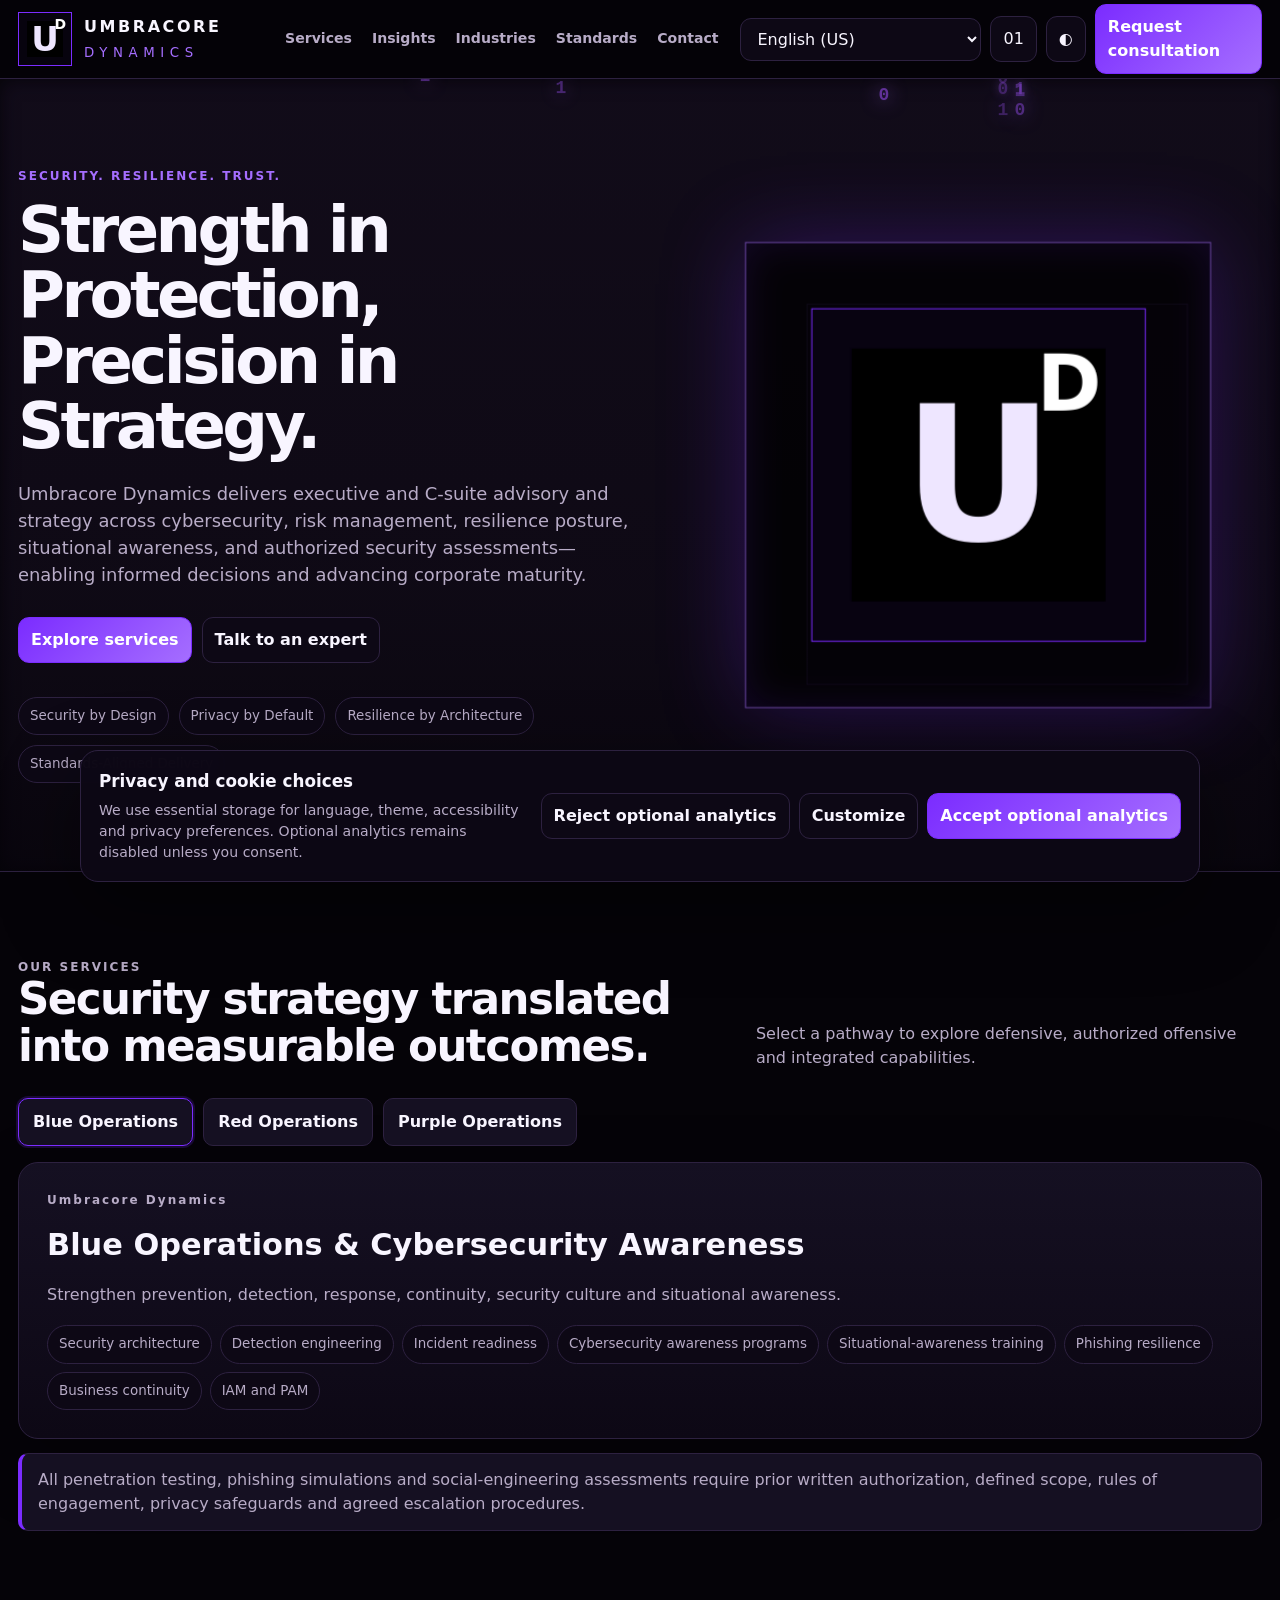
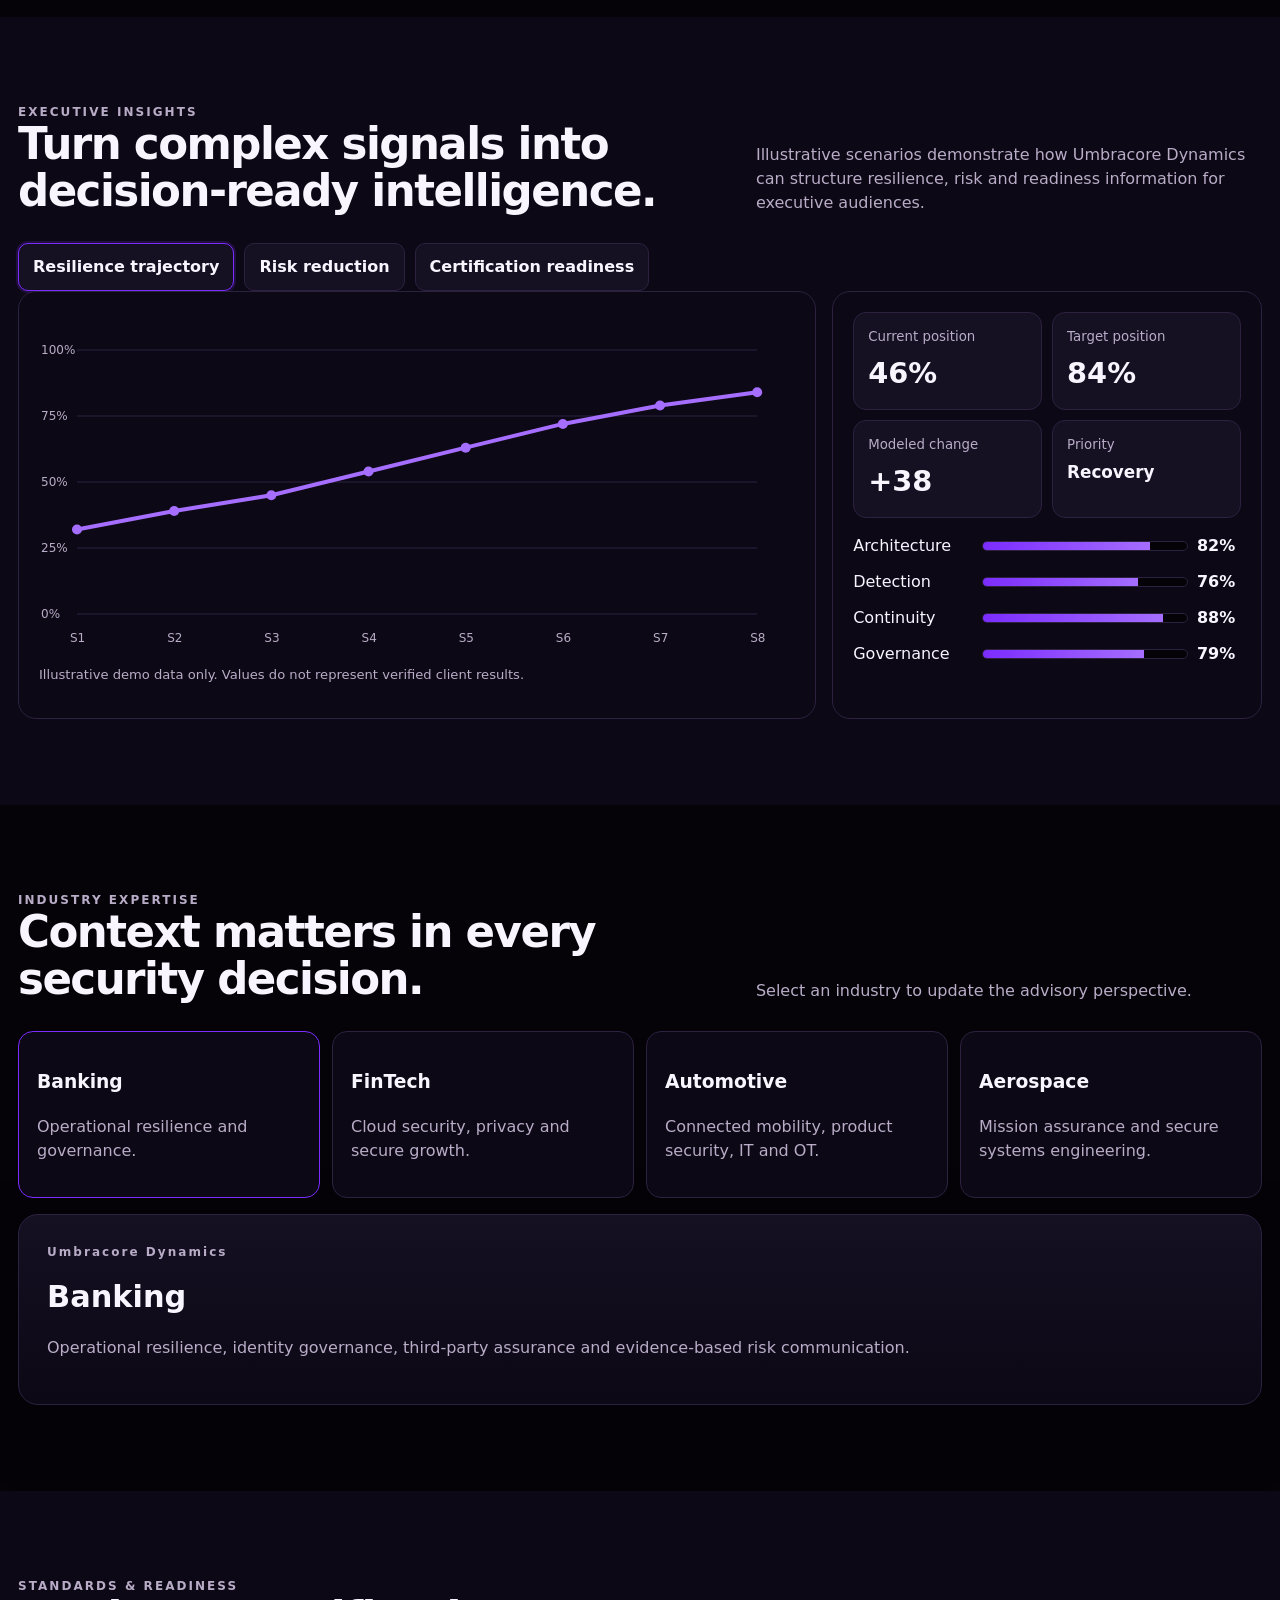
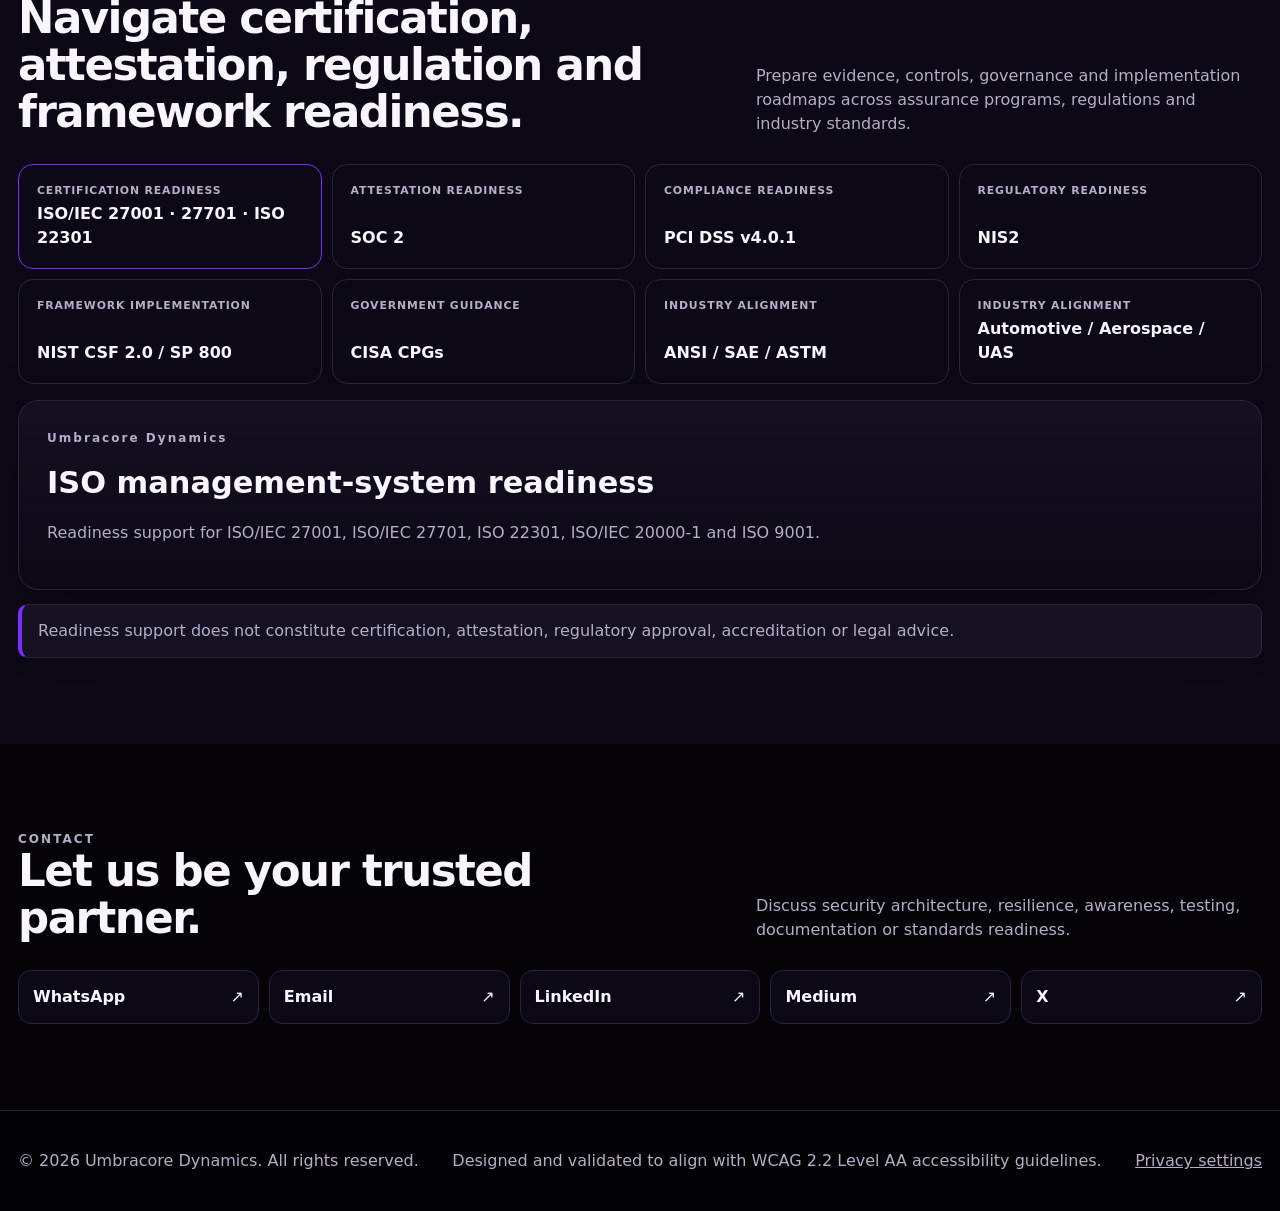
==== commit 35f4a2a8: "Enforce analytics consent and refine executive advisory positioning" ====
--- a/index.html
+++ b/index.html
@@ -1 +1,47 @@
-<!doctype html><html lang="en-US" data-theme="dark"><head><meta charset="utf-8"><meta name="viewport" content="width=device-width,initial-scale=1"><meta name="description" content="Umbracore Dynamics — cybersecurity, resilience, risk, awareness, authorized testing and standards readiness."><meta name="theme-color" content="#050308"><title>Umbracore Dynamics</title><style>:root{--bg:#050308;--surface:#0d0815;--surface2:#151022;--text:#f8f5ff;--muted:#b8acc7;--line:#2d2140;--p:#7b2cff;--p2:#a56eff}html[data-theme=light]{--bg:#f7f3ff;--surface:#fff;--surface2:#f0e8ff;--text:#1e1530;--muted:#6d627b;--line:#d8cce8;--p:#6620df;--p2:#814ae8}*{box-sizing:border-box}html{scroll-behavior:smooth}body{margin:0;background:var(--bg);color:var(--text);font-family:Inter,system-ui,-apple-system,Segoe UI,sans-serif;line-height:1.5}a{color:inherit;text-decoration:none}.shell{width:min(1380px,calc(100% - 36px));margin:auto}.skip{position:fixed;top:-60px;left:16px;z-index:99;background:#fff;color:#111;padding:10px}.skip:focus{top:16px}header{position:sticky;top:0;z-index:30;background:color-mix(in srgb,var(--bg) 90%,transparent);backdrop-filter:blur(16px);border-bottom:1px solid var(--line)}.nav{min-height:78px;display:flex;align-items:center;gap:22px}.brand{display:flex;align-items:center;gap:12px;min-width:245px}.mark{width:54px;height:54px;background:#000;border:1px solid var(--p);display:grid;place-items:center;position:relative;box-shadow:inset 0 0 0 8px #07030e}.mark:before{content:'U';font-size:34px;font-weight:900;color:#eee6ff;line-height:1}.mark:after{content:'D';position:absolute;right:5px;top:1px;font-size:14px;font-weight:900;color:#fff}.brand strong{display:block;letter-spacing:.16em}.brand small{display:block;color:var(--p2);letter-spacing:.42em;margin-top:4px}nav{display:flex;gap:20px;flex:1;justify-content:center}nav a{font-size:.88rem;font-weight:750;color:var(--muted)}.actions{display:flex;align-items:center;gap:9px}button,select{font:inherit}.ctrl,.btn{border:1px solid var(--line);border-radius:11px;background:var(--surface);color:var(--text);padding:10px 12px}.btn{font-weight:800;cursor:pointer}.primary{border-color:var(--p);background:linear-gradient(135deg,var(--p),var(--p2));color:#fff}.hero{position:relative;overflow:hidden;border-bottom:1px solid var(--line);min-height:720px}.rain{position:absolute;inset:0;width:100%;height:100%;opacity:.82;mix-blend-mode:screen;pointer-events:none}.hero:after{content:'';position:absolute;inset:0;background:linear-gradient(180deg,rgba(5,3,8,.05),rgba(5,3,8,.3) 65%,rgba(5,3,8,.7));pointer-events:none}.heroGrid{position:relative;z-index:2;display:grid;grid-template-columns:1.05fr .95fr;align-items:center;gap:50px;padding:88px 0}.eyebrow{color:var(--p2);font-size:.75rem;font-weight:900;letter-spacing:.17em;margin:0 0 13px}h1{font-size:clamp(3.1rem,5vw,5.8rem);line-height:1.02;letter-spacing:-.055em;margin:0 0 22px}.lead{font-size:1.12rem;color:var(--muted);max-width:680px}.heroBtns,.trust,.tabs{display:flex;gap:10px;flex-wrap:wrap}.heroBtns{margin-top:28px}.trust{margin-top:34px}.trust span,.pill{padding:8px 11px;border:1px solid var(--line);border-radius:999px;background:var(--surface);color:var(--muted);font-size:.84rem}.visual{min-height:500px;display:grid;place-items:center;perspective:1300px}.tilt{width:min(450px,88%);aspect-ratio:1;position:relative;transform-style:preserve-3d;transition:transform .16s ease-out}.logoStage{position:absolute;inset:0;border:1px solid rgba(165,110,255,.65);background:rgba(0,0,0,.74);display:grid;place-items:center;box-shadow:0 0 80px rgba(123,44,255,.28),inset 0 0 40px rgba(123,44,255,.14);transform:translateZ(45px)}.logoStage .mark{width:72%;height:72%;box-shadow:inset 0 0 0 38px #080311}.logoStage .mark:before{font-size:180px}.logoStage .mark:after{font-size:75px;right:13%;top:5%}.depth{position:absolute;inset:6%;border:1px solid rgba(165,110,255,.25);background:rgba(123,44,255,.04);transform:translateZ(-50px) translate(20px,20px)}.section{padding:86px 0}.muted{background:var(--surface)}.head{display:grid;grid-template-columns:1fr .72fr;gap:35px;align-items:end;margin-bottom:28px}.head h2{font-size:clamp(2.1rem,3.4vw,3.8rem);line-height:1.08;letter-spacing:-.035em;margin:0}.head p{color:var(--muted);margin:0}.tab{border:1px solid var(--line);background:var(--surface2);color:var(--text);padding:11px 14px;border-radius:10px;font-weight:800;cursor:pointer}.tab.active{border-color:var(--p);box-shadow:0 0 0 2px rgba(123,44,255,.18)}.panel{margin-top:16px;background:linear-gradient(180deg,var(--surface2),var(--surface));border:1px solid var(--line);border-radius:20px;padding:28px;box-shadow:0 24px 70px rgba(0,0,0,.24)}.panel h3{font-size:1.9rem;margin:0 0 8px}.panel p{color:var(--muted)}.pills{display:flex;gap:8px;flex-wrap:wrap;margin-top:18px}.notice{margin-top:14px;padding:14px 16px;border:1px solid var(--line);border-left:4px solid var(--p);background:var(--surface2);border-radius:10px;color:var(--muted)}.insights{display:grid;grid-template-columns:1.3fr .7fr;gap:16px}.card{background:var(--surface);border:1px solid var(--line);border-radius:18px;padding:20px}.chartBox{height:340px}.chartBox canvas{width:100%;height:100%}.kpis{display:grid;grid-template-columns:1fr 1fr;gap:10px}.kpi{background:var(--surface2);border:1px solid var(--line);border-radius:13px;padding:14px}.kpi small{color:var(--muted);display:block}.kpi strong{display:block;font-size:1.8rem;margin-top:5px}.bars{display:grid;gap:12px;margin-top:16px}.barrow{display:grid;grid-template-columns:120px 1fr 44px;gap:9px;align-items:center}.bar{height:10px;background:var(--bg);border:1px solid var(--line);border-radius:999px;overflow:hidden}.bar i{display:block;height:100%;background:linear-gradient(90deg,var(--p),var(--p2))}.grid4{display:grid;grid-template-columns:repeat(4,1fr);gap:12px}.industry,.standard{background:var(--surface);border:1px solid var(--line);border-radius:15px;padding:18px;color:var(--text);text-align:left;cursor:pointer}.industry.active,.standard.active{border-color:var(--p)}.industry p,.standard small{color:var(--muted)}.standards{display:grid;grid-template-columns:repeat(4,1fr);gap:10px}.standard{min-height:105px;display:flex;flex-direction:column;justify-content:space-between;font-weight:800}.standard small{font-size:.68rem;text-transform:uppercase;letter-spacing:.08em}.contactGrid{display:grid;grid-template-columns:repeat(5,1fr);gap:10px}.contact{padding:14px;background:var(--surface);border:1px solid var(--line);border-radius:13px;display:flex;justify-content:space-between;align-items:center}.contact:hover{border-color:var(--p)}footer{padding:38px 0;background:#030205;border-top:1px solid var(--line);color:var(--muted)}.footer{display:flex;justify-content:space-between;gap:20px;flex-wrap:wrap}@media(max-width:980px){nav{display:none}.heroGrid,.head,.insights{grid-template-columns:1fr}.grid4,.standards{grid-template-columns:repeat(2,1fr)}.contactGrid{grid-template-columns:repeat(2,1fr)}}@media(max-width:620px){.shell{width:min(100% - 24px,1380px)}.brand div{display:none}.actions .primary{display:none}.hero{min-height:auto}.heroGrid{padding:58px 0}.visual{min-height:360px}.grid4,.standards,.contactGrid,.kpis{grid-template-columns:1fr}.rain{opacity:.58}}@media(prefers-reduced-motion:reduce){.rain{display:none}.tilt{transform:none!important;transition:none!important}}</style></head><body><a class="skip" href="#main">Skip to content</a><header><div class="shell nav"><a class="brand" href="#home" aria-label="Umbracore Dynamics home"><span class="mark" aria-hidden="true"></span><div><strong>UMBRACORE</strong><small>DYNAMICS</small></div></a><nav><a href="#services" data-t="navServices">Services</a><a href="#insights" data-t="navInsights">Insights</a><a href="#industries" data-t="navIndustries">Industries</a><a href="#standards" data-t="navStandards">Standards</a><a href="#contact" data-t="navContact">Contact</a></nav><div class="actions"><select id="lang" class="ctrl" aria-label="Language"><option value="en-US">English (US)</option><option value="es-419">Español</option><option value="fr-FR">Français</option><option value="de-DE">Deutsch</option><option value="pt-BR">Português</option></select><button id="rainToggle" class="ctrl" aria-label="Toggle binary background">01</button><button id="theme" class="ctrl" aria-label="Toggle color theme">◐</button><a class="btn primary" href="#contact" data-t="consult">Request consultation</a></div></div></header><main id="main"><section class="hero" id="home"><canvas id="rain" class="rain" aria-hidden="true"></canvas><div class="shell heroGrid"><div><p class="eyebrow" data-t="heroEyebrow">SECURITY. RESILIENCE. TRUST.</p><h1 data-t="heroTitle">Strength in Protection,<br>Precision in Strategy.</h1><p class="lead" data-t="heroLead">Umbracore Dynamics delivers cybersecurity, risk, resilience, awareness and authorized security assessment services that enable informed decisions.</p><div class="heroBtns"><a class="btn primary" href="#services" data-t="explore">Explore services</a><a class="btn" href="#contact" data-t="expert">Talk to an expert</a></div><div class="trust"><span data-t="trust1">Security by Design</span><span data-t="trust2">Privacy by Default</span><span data-t="trust3">Resilience by Architecture</span><span data-t="trust4">Standards-Aligned Delivery</span></div></div><div class="visual"><div class="tilt" id="tilt" tabindex="0" aria-label="Interactive Umbracore Dynamics logo"><div class="depth"></div><div class="logoStage"><span class="mark" aria-hidden="true"></span></div></div></div></div></section><section class="section" id="services"><div class="shell"><div class="head"><div><p class="eyebrow" data-t="servicesEyebrow">OUR SERVICES</p><h2 data-t="servicesTitle">Security strategy translated into measurable outcomes.</h2></div><p data-t="servicesIntro">Select a pathway to explore defensive, authorized offensive and integrated capabilities.</p></div><div class="tabs"><button class="tab active" data-service="blue">Blue Operations</button><button class="tab" data-service="red">Red Operations</button><button class="tab" data-service="purple">Purple Operations</button></div><article class="panel" id="servicePanel"></article><div class="notice" data-t="authorization">All penetration testing, phishing simulations and social-engineering assessments require prior written authorization, defined scope, rules of engagement, privacy safeguards and agreed escalation procedures.</div></div></section><section class="section muted" id="insights"><div class="shell"><div class="head"><div><p class="eyebrow" data-t="insightsEyebrow">EXECUTIVE INSIGHTS</p><h2 data-t="insightsTitle">Turn complex signals into decision-ready intelligence.</h2></div><p data-t="insightsIntro">Illustrative scenarios demonstrate how Umbracore Dynamics can structure resilience, risk and readiness information for executive audiences.</p></div><div class="tabs"><button class="tab active" data-scenario="resilience">Resilience trajectory</button><button class="tab" data-scenario="risk">Risk reduction</button><button class="tab" data-scenario="readiness">Certification readiness</button></div><div class="insights"><div class="card"><div class="chartBox"><canvas id="chart" role="img" aria-label="Illustrative capability trend chart"></canvas></div><p style="color:var(--muted);font-size:.82rem" data-t="demo">Illustrative demo data only. Values do not represent verified client results.</p></div><div class="card"><div class="kpis"><div class="kpi"><small data-t="current">Current position</small><strong id="current">46%</strong></div><div class="kpi"><small data-t="target">Target position</small><strong id="target">84%</strong></div><div class="kpi"><small data-t="change">Modeled change</small><strong id="change">+38</strong></div><div class="kpi"><small data-t="priority">Priority</small><strong id="priority" style="font-size:1.05rem">Recovery</strong></div></div><div class="bars" id="bars"></div></div></div></div></section><section class="section" id="industries"><div class="shell"><div class="head"><div><p class="eyebrow" data-t="industriesEyebrow">INDUSTRY EXPERTISE</p><h2 data-t="industriesTitle">Context matters in every security decision.</h2></div><p data-t="industriesIntro">Select an industry to update the advisory perspective.</p></div><div class="grid4"><button class="industry active" data-industry="banking"><h3>Banking</h3><p>Operational resilience and governance.</p></button><button class="industry" data-industry="fintech"><h3>FinTech</h3><p>Cloud security, privacy and secure growth.</p></button><button class="industry" data-industry="automotive"><h3>Automotive</h3><p>Connected mobility, product security, IT and OT.</p></button><button class="industry" data-industry="aerospace"><h3>Aerospace</h3><p>Mission assurance and secure systems engineering.</p></button></div><article class="panel" id="industryPanel"></article></div></section><section class="section muted" id="standards"><div class="shell"><div class="head"><div><p class="eyebrow" data-t="standardsEyebrow">STANDARDS & READINESS</p><h2 data-t="standardsTitle">Navigate certification, attestation, regulation and framework readiness.</h2></div><p data-t="standardsIntro">Prepare evidence, controls, governance and implementation roadmaps across assurance programs, regulations and industry standards.</p></div><div class="standards" id="standardGrid"><button class="standard active" data-standard="iso"><small>Certification readiness</small>ISO/IEC 27001 · 27701 · ISO 22301</button><button class="standard" data-standard="soc"><small>Attestation readiness</small>SOC 2</button><button class="standard" data-standard="pci"><small>Compliance readiness</small>PCI DSS v4.0.1</button><button class="standard" data-standard="nis"><small>Regulatory readiness</small>NIS2</button><button class="standard" data-standard="nist"><small>Framework implementation</small>NIST CSF 2.0 / SP 800</button><button class="standard" data-standard="cisa"><small>Government guidance</small>CISA CPGs</button><button class="standard" data-standard="ansi"><small>Industry alignment</small>ANSI / SAE / ASTM</button><button class="standard" data-standard="aero"><small>Industry alignment</small>Automotive / Aerospace / UAS</button></div><article class="panel" id="standardPanel"></article><div class="notice" data-t="disclaimer">Readiness support does not constitute certification, attestation, regulatory approval, accreditation or legal advice.</div></div></section><section class="section" id="contact"><div class="shell"><div class="head"><div><p class="eyebrow" data-t="contactEyebrow">CONTACT</p><h2 data-t="contactTitle">Let us be your trusted partner.</h2></div><p data-t="contactIntro">Discuss security architecture, resilience, awareness, testing, documentation or standards readiness.</p></div><div class="contactGrid"><a class="contact" href="https://wa.me/19294301732" target="_blank" rel="noopener noreferrer"><strong>WhatsApp</strong><span>↗</span></a><a class="contact" href="mailto:umbracore.solutions@outlook.com"><strong>Email</strong><span>↗</span></a><a class="contact" href="https://www.linkedin.com/company/106234405/" target="_blank" rel="noopener noreferrer"><strong>LinkedIn</strong><span>↗</span></a><a class="contact" href="https://umbracore-dynamics-blog.medium.com/" target="_blank" rel="noopener noreferrer"><strong>Medium</strong><span>↗</span></a><a class="contact" href="https://x.com/UmbracoreGlobal" target="_blank" rel="noopener noreferrer"><strong>X</strong><span>↗</span></a></div></div></section></main><footer><div class="shell footer"><span>© 2026 Umbracore Dynamics. All rights reserved.</span><span data-t="wcag">Designed and validated to align with WCAG 2.2 Level AA accessibility guidelines.</span></div></footer><script>const T={'en-US':{consult:'Request consultation',heroEyebrow:'SECURITY. RESILIENCE. TRUST.',heroTitle:'Strength in Protection,<br>Precision in Strategy.',heroLead:'Umbracore Dynamics delivers cybersecurity, risk, resilience, awareness and authorized security assessment services that enable informed decisions.',explore:'Explore services',expert:'Talk to an expert',trust1:'Security by Design',trust2:'Privacy by Default',trust3:'Resilience by Architecture',trust4:'Standards-Aligned Delivery',navServices:'Services',navInsights:'Insights',navIndustries:'Industries',navStandards:'Standards',navContact:'Contact',servicesEyebrow:'OUR SERVICES',servicesTitle:'Security strategy translated into measurable outcomes.',servicesIntro:'Select a pathway to explore defensive, authorized offensive and integrated capabilities.',authorization:'All penetration testing, phishing simulations and social-engineering assessments require prior written authorization, defined scope, rules of engagement, privacy safeguards and agreed escalation procedures.',insightsEyebrow:'EXECUTIVE INSIGHTS',insightsTitle:'Turn complex signals into decision-ready intelligence.',insightsIntro:'Illustrative scenarios demonstrate how Umbracore Dynamics can structure resilience, risk and readiness information for executive audiences.',demo:'Illustrative demo data only. Values do not represent verified client results.',current:'Current position',target:'Target position',change:'Modeled change',priority:'Priority',industriesEyebrow:'INDUSTRY EXPERTISE',industriesTitle:'Context matters in every security decision.',industriesIntro:'Select an industry to update the advisory perspective.',standardsEyebrow:'STANDARDS & READINESS',standardsTitle:'Navigate certification, attestation, regulation and framework readiness.',standardsIntro:'Prepare evidence, controls, governance and implementation roadmaps across assurance programs, regulations and industry standards.',disclaimer:'Readiness support does not constitute certification, attestation, regulatory approval, accreditation or legal advice.',contactEyebrow:'CONTACT',contactTitle:'Let us be your trusted partner.',contactIntro:'Discuss security architecture, resilience, awareness, testing, documentation or standards readiness.',wcag:'Designed and validated to align with WCAG 2.2 Level AA accessibility guidelines.'},'es-419':{consult:'Solicitar consulta',heroEyebrow:'SEGURIDAD. RESILIENCIA. CONFIANZA.',heroTitle:'Fortaleza en la Protección,<br>Precisión en la Estrategia.',heroLead:'Umbracore Dynamics ofrece servicios de ciberseguridad, riesgo, resiliencia, concientización y evaluaciones autorizadas para apoyar decisiones informadas.',explore:'Explorar servicios',expert:'Hablar con un especialista',trust1:'Seguridad desde el diseño',trust2:'Privacidad por defecto',trust3:'Resiliencia mediante la arquitectura',trust4:'Entrega alineada con estándares',navServices:'Servicios',navInsights:'Perspectivas',navIndustries:'Industrias',navStandards:'Estándares',navContact:'Contacto',servicesEyebrow:'NUESTROS SERVICIOS',servicesTitle:'Estrategia de seguridad traducida en resultados medibles.',servicesIntro:'Seleccione una ruta defensiva, ofensiva autorizada o integrada.',authorization:'Todas las pruebas de penetración, simulaciones de phishing y evaluaciones de ingeniería social requieren autorización previa por escrito, alcance definido, reglas de compromiso, salvaguardas de privacidad y procedimientos de escalamiento acordados.',insightsEyebrow:'PERSPECTIVAS EJECUTIVAS',insightsTitle:'Convierta señales complejas en inteligencia lista para decidir.',insightsIntro:'Los escenarios ilustrativos muestran cómo Umbracore Dynamics estructura información de resiliencia, riesgo y preparación para ejecutivos.',demo:'Solo datos ilustrativos. Los valores no representan resultados verificados de clientes.',current:'Posición actual',target:'Posición objetivo',change:'Cambio modelado',priority:'Prioridad',industriesEyebrow:'EXPERIENCIA POR INDUSTRIA',industriesTitle:'El contexto importa en cada decisión de seguridad.',industriesIntro:'Seleccione una industria para actualizar la perspectiva.',standardsEyebrow:'ESTÁNDARES Y PREPARACIÓN',standardsTitle:'Navegue certificaciones, atestiguamientos, regulación y marcos.',standardsIntro:'Prepare evidencia, controles, gobernanza y hojas de ruta.',disclaimer:'El apoyo de preparación no constituye certificación, atestiguamiento, aprobación regulatoria, acreditación ni asesoría legal.',contactEyebrow:'CONTACTO',contactTitle:'Permítanos ser su socio de confianza.',contactIntro:'Converse sobre arquitectura, resiliencia, concientización, pruebas, documentación o estándares.',wcag:'Diseñado y validado para alinearse con WCAG 2.2 Nivel AA.'}};const D={services:{blue:{title:'Blue Operations & Cybersecurity Awareness',desc:'Strengthen prevention, detection, response, continuity, security culture and situational awareness.',items:['Security architecture','Detection engineering','Incident readiness','Cybersecurity awareness programs','Situational-awareness training','Phishing resilience','Business continuity','IAM and PAM']},red:{title:'Authorized Red Operations & Penetration Testing',desc:'Evaluate technical and human controls through authorized, scoped and privacy-aware assessments.',items:['Penetration testing','Web and API assessments','Network and cloud assessments','Internal social-engineering assessments','Authorized phishing simulations','Threat modeling','Rules of engagement','Executive findings']},purple:{title:'Purple Operations & Human-Risk Validation',desc:'Connect offensive findings, defensive controls, awareness outcomes and organizational behavior.',items:['Detection tuning','MITRE ATT&CK mapping','Tabletop exercises','Awareness effectiveness','Human-risk analysis','Lessons learned','Knowledge transfer','Continuous validation']}},industries:{banking:{title:'Banking',desc:'Operational resilience, identity governance, third-party assurance and evidence-based risk communication.'},fintech:{title:'FinTech',desc:'Secure cloud architecture, privacy engineering, resilient services and scalable governance.'},automotive:{title:'Automotive',desc:'Connected mobility, product cybersecurity, secure development, supplier assurance and IT/OT coordination.'},aerospace:{title:'Aerospace',desc:'Mission assurance, secure systems engineering, continuity and disciplined governance.'}},standards:{iso:{title:'ISO management-system readiness',desc:'Readiness support for ISO/IEC 27001, ISO/IEC 27701, ISO 22301, ISO/IEC 20000-1 and ISO 9001.'},soc:{title:'SOC 2 readiness',desc:'Prepare scope, controls, evidence and operating practices for an independent SOC 2 examination.'},pci:{title:'PCI DSS v4.0.1 readiness',desc:'Prepare cardholder-data environments, responsibilities, evidence and remediation plans.'},nis:{title:'NIS2 regulatory readiness',desc:'Support governance, cyber-risk measures, supply-chain controls, continuity and incident-reporting processes.'},nist:{title:'NIST CSF 2.0 and SP 800 alignment',desc:'Build profiles, target outcomes, controls and roadmaps across Govern, Identify, Protect, Detect, Respond and Recover.'},cisa:{title:'CISA guidance alignment',desc:'Prioritize high-impact practices using Cross-Sector Cybersecurity Performance Goals and applicable guidance.'},ansi:{title:'ANSI, SAE and ASTM alignment',desc:'Identify applicable standards and evidence needs for engineering, safety, quality, testing and conformity.'},aero:{title:'Automotive, aerospace and UAS readiness',desc:'Support applicability analysis and evidence preparation for product security, mission assurance and sector standards.'}}};const S={resilience:{v:[32,39,45,54,63,72,79,84],c:46,t:84,d:'+38',p:'Recovery',b:[['Architecture',82],['Detection',76],['Continuity',88],['Governance',79]]},risk:{v:[78,72,66,59,53,47,42,36],c:78,t:36,d:'-42',p:'Identity',b:[['Threat modeling',84],['Access control',81],['Third-party risk',74],['Response',86]]},readiness:{v:[28,35,44,52,61,68,77,89],c:28,t:89,d:'+61',p:'Evidence',b:[['Governance',83],['Risk treatment',77],['Documentation',91],['Internal audit',72]]}};const q=s=>document.querySelector(s),qa=s=>[...document.querySelectorAll(s)];function panel(el,x){el.innerHTML=`<p class="eyebrow">Umbracore Dynamics</p><h3>${x.title}</h3><p>${x.desc}</p>${x.items?`<div class="pills">${x.items.map(i=>`<span class="pill">${i}</span>`).join('')}</div>`:''}`}function applyLang(){let l=q('#lang').value,d=T[l]||T['en-US'];document.documentElement.lang=l;qa('[data-t]').forEach(e=>{if(d[e.dataset.t])e.innerHTML=d[e.dataset.t]})}q('#lang').onchange=applyLang;q('#theme').onclick=()=>document.documentElement.dataset.theme=document.documentElement.dataset.theme==='dark'?'light':'dark';let service='blue',industry='banking',standard='iso';panel(q('#servicePanel'),D.services[service]);panel(q('#industryPanel'),D.industries[industry]);panel(q('#standardPanel'),D.standards[standard]);qa('[data-service]').forEach(b=>b.onclick=()=>{qa('[data-service]').forEach(x=>x.classList.remove('active'));b.classList.add('active');panel(q('#servicePanel'),D.services[b.dataset.service])});qa('[data-industry]').forEach(b=>b.onclick=()=>{qa('[data-industry]').forEach(x=>x.classList.remove('active'));b.classList.add('active');panel(q('#industryPanel'),D.industries[b.dataset.industry])});qa('[data-standard]').forEach(b=>b.onclick=()=>{qa('[data-standard]').forEach(x=>x.classList.remove('active'));b.classList.add('active');panel(q('#standardPanel'),D.standards[b.dataset.standard])});const cv=q('#chart'),cx=cv.getContext('2d');let scenario='resilience';function draw(){let r=cv.getBoundingClientRect(),dpr=devicePixelRatio||1;cv.width=r.width*dpr;cv.height=r.height*dpr;cx.setTransform(dpr,0,0,dpr,0,0);let w=r.width,h=r.height,p=38,s=S[scenario],st=getComputedStyle(document.documentElement),line=st.getPropertyValue('--line'),purple=st.getPropertyValue('--p2'),muted=st.getPropertyValue('--muted');cx.clearRect(0,0,w,h);cx.strokeStyle=line;cx.fillStyle=muted;cx.font='12px system-ui';for(let i=0;i<5;i++){let y=p+(h-2*p)*i/4;cx.beginPath();cx.moveTo(p,y);cx.lineTo(w-p,y);cx.stroke();cx.fillText(100-i*25+'%',2,y+4)}let pts=s.v.map((v,i)=>[p+(w-2*p)*i/(s.v.length-1),h-p-(h-2*p)*v/100]);cx.beginPath();pts.forEach((a,i)=>i?cx.lineTo(...a):cx.moveTo(...a));cx.strokeStyle=purple;cx.lineWidth=4;cx.stroke();pts.forEach((a,i)=>{cx.beginPath();cx.arc(...a,5,0,Math.PI*2);cx.fillStyle=purple;cx.fill();cx.fillStyle=muted;cx.fillText('S'+(i+1),a[0]-7,h-10)});q('#current').textContent=s.c+'%';q('#target').textContent=s.t+'%';q('#change').textContent=s.d;q('#priority').textContent=s.p;q('#bars').innerHTML=s.b.map(x=>`<div class="barrow"><span>${x[0]}</span><div class="bar"><i style="width:${x[1]}%"></i></div><strong>${x[1]}%</strong></div>`).join('')}qa('[data-scenario]').forEach(b=>b.onclick=()=>{qa('[data-scenario]').forEach(x=>x.classList.remove('active'));b.classList.add('active');scenario=b.dataset.scenario;draw()});addEventListener('resize',draw);draw();const rain=q('#rain'),rc=rain.getContext('2d');let drops=[];function rr(){let r=rain.getBoundingClientRect(),dpr=Math.min(devicePixelRatio||1,2);rain.width=r.width*dpr;rain.height=r.height*dpr;rc.setTransform(dpr,0,0,dpr,0,0);drops=Array.from({length:Math.ceil(r.width/17)},(_,i)=>({x:i*17,y:-Math.random()*r.height,s:1+Math.random()*2.5,a:.35+Math.random()*.55,n:14+Math.random()*20}))}function anim(){if(matchMedia('(prefers-reduced-motion: reduce)').matches)return;let w=rain.clientWidth,h=rain.clientHeight;rc.fillStyle='rgba(5,3,8,.1)';rc.fillRect(0,0,w,h);rc.font='800 18px monospace';rc.textAlign='center';drops.forEach((d,k)=>{for(let i=0;i<d.n;i++){let y=d.y-i*21;if(y<0||y>h)continue;let a=d.a*(1-i/d.n);rc.shadowBlur=i?8:18;rc.shadowColor='#a56eff';rc.fillStyle=`rgba(160,80,255,${a})`;rc.fillText((k+i+Math.floor(performance.now()/260))%2?'1':'0',d.x,y)}d.y+=d.s*12;if(d.y-d.n*21>h)d.y=-Math.random()*h*.5});requestAnimationFrame(anim)}rr();addEventListener('resize',rr);anim();q('#rainToggle').onclick=()=>rain.style.display=rain.style.display==='none'?'block':'none';const tilt=q('#tilt');tilt.onpointermove=e=>{let r=tilt.getBoundingClientRect(),x=(e.clientX-r.left)/r.width-.5,y=(e.clientY-r.top)/r.height-.5;tilt.style.transform=`rotateX(${-y*18}deg) rotateY(${x*18}deg)`};tilt.onpointerleave=()=>tilt.style.transform='';applyLang();</script></body></html>+<!doctype html>
+<html lang="en-US" data-theme="dark">
+<head>
+<meta charset="utf-8">
+<meta name="viewport" content="width=device-width,initial-scale=1">
+<meta name="description" content="Umbracore Dynamics — executive and C-suite cybersecurity advisory, risk management, resilience posture, situational awareness and authorized security assessments.">
+<meta name="theme-color" content="#050308">
+<meta name="author" content="Umbracore Dynamics">
+<meta name="copyright" content="Copyright 2026 Umbracore Dynamics. All rights reserved.">
+<link rel="canonical" href="https://umbracore-dynamics.github.io/">
+<title>Umbracore Dynamics</title>
+<style>
+:root{--bg:#050308;--surface:#0d0815;--surface2:#151022;--text:#f8f5ff;--muted:#b8acc7;--line:#2d2140;--p:#7b2cff;--p2:#a56eff;--ok:#65d995}html[data-theme=light]{--bg:#f7f3ff;--surface:#fff;--surface2:#f0e8ff;--text:#1e1530;--muted:#6d627b;--line:#d8cce8;--p:#6620df;--p2:#814ae8}*{box-sizing:border-box}html{scroll-behavior:smooth}body{margin:0;background:var(--bg);color:var(--text);font-family:Inter,system-ui,-apple-system,"Segoe UI",sans-serif;line-height:1.5}a{color:inherit;text-decoration:none}.shell{width:min(1380px,calc(100% - 36px));margin:auto}.skip{position:fixed;top:-70px;left:16px;z-index:200;background:#fff;color:#111;padding:10px 14px;border-radius:8px}.skip:focus{top:16px}header{position:sticky;top:0;z-index:30;background:color-mix(in srgb,var(--bg) 90%,transparent);backdrop-filter:blur(16px);border-bottom:1px solid var(--line)}.nav{min-height:78px;display:flex;align-items:center;gap:22px}.brand{display:flex;align-items:center;gap:12px;min-width:245px}.mark{width:54px;height:54px;background:#000;border:1px solid var(--p);display:grid;place-items:center;position:relative;box-shadow:inset 0 0 0 8px #07030e}.mark:before{content:'U';font-size:34px;font-weight:900;color:#eee6ff;line-height:1}.mark:after{content:'D';position:absolute;right:5px;top:1px;font-size:14px;font-weight:900;color:#fff}.brand strong{display:block;letter-spacing:.16em}.brand small{display:block;color:var(--p2);letter-spacing:.42em;margin-top:4px}nav{display:flex;gap:20px;flex:1;justify-content:center}nav a{font-size:.88rem;font-weight:750;color:var(--muted)}nav a:hover{color:var(--text)}.actions{display:flex;align-items:center;gap:9px}button,select{font:inherit}.ctrl,.btn{border:1px solid var(--line);border-radius:11px;background:var(--surface);color:var(--text);padding:10px 12px}.btn{font-weight:800;cursor:pointer}.primary{border-color:var(--p);background:linear-gradient(135deg,var(--p),var(--p2));color:#fff}.hero{position:relative;overflow:hidden;border-bottom:1px solid var(--line);min-height:720px}.rain{position:absolute;inset:0;width:100%;height:100%;opacity:.82;mix-blend-mode:screen;pointer-events:none}.hero:after{content:'';position:absolute;inset:0;background:linear-gradient(180deg,rgba(5,3,8,.04),rgba(5,3,8,.27) 65%,rgba(5,3,8,.68));pointer-events:none}.heroGrid{position:relative;z-index:2;display:grid;grid-template-columns:1.05fr .95fr;align-items:center;gap:50px;padding:88px 0}.eyebrow{color:var(--p2);font-size:.75rem;font-weight:900;letter-spacing:.17em;margin:0 0 13px}h1{font-size:clamp(3rem,5vw,5.7rem);line-height:1.02;letter-spacing:-.055em;margin:0 0 22px}.lead{font-size:1.12rem;color:var(--muted);max-width:760px}.heroBtns,.trust,.tabs{display:flex;gap:10px;flex-wrap:wrap}.heroBtns{margin-top:28px}.trust{margin-top:34px}.trust span,.pill{padding:8px 11px;border:1px solid var(--line);border-radius:999px;background:var(--surface);color:var(--muted);font-size:.84rem}.visual{min-height:500px;display:grid;place-items:center;perspective:1300px}.tilt{width:min(450px,88%);aspect-ratio:1;position:relative;transform-style:preserve-3d;transition:transform .16s ease-out}.logoStage{position:absolute;inset:0;border:1px solid rgba(165,110,255,.65);background:rgba(0,0,0,.74);display:grid;place-items:center;box-shadow:0 0 80px rgba(123,44,255,.28),inset 0 0 40px rgba(123,44,255,.14);transform:translateZ(45px)}.logoStage .mark{width:72%;height:72%;box-shadow:inset 0 0 0 38px #080311}.logoStage .mark:before{font-size:180px}.logoStage .mark:after{font-size:75px;right:13%;top:5%}.depth{position:absolute;inset:6%;border:1px solid rgba(165,110,255,.25);background:rgba(123,44,255,.04);transform:translateZ(-50px) translate(20px,20px)}.section{padding:86px 0}.muted{background:var(--surface)}.head{display:grid;grid-template-columns:1fr .72fr;gap:35px;align-items:end;margin-bottom:28px}.head h2{font-size:clamp(2.1rem,3.4vw,3.8rem);line-height:1.08;letter-spacing:-.035em;margin:0}.head p{color:var(--muted);margin:0}.tab{border:1px solid var(--line);background:var(--surface2);color:var(--text);padding:11px 14px;border-radius:10px;font-weight:800;cursor:pointer}.tab.active{border-color:var(--p);box-shadow:0 0 0 2px rgba(123,44,255,.18)}.panel{margin-top:16px;background:linear-gradient(180deg,var(--surface2),var(--surface));border:1px solid var(--line);border-radius:20px;padding:28px;box-shadow:0 24px 70px rgba(0,0,0,.24)}.panel h3{font-size:1.9rem;margin:0 0 8px}.panel p{color:var(--muted)}.pills{display:flex;gap:8px;flex-wrap:wrap;margin-top:18px}.notice{margin-top:14px;padding:14px 16px;border:1px solid var(--line);border-left:4px solid var(--p);background:var(--surface2);border-radius:10px;color:var(--muted)}.insights{display:grid;grid-template-columns:1.3fr .7fr;gap:16px}.card{background:var(--surface);border:1px solid var(--line);border-radius:18px;padding:20px}.chartBox{height:340px}.chartBox canvas{width:100%;height:100%}.kpis{display:grid;grid-template-columns:1fr 1fr;gap:10px}.kpi{background:var(--surface2);border:1px solid var(--line);border-radius:13px;padding:14px}.kpi small{color:var(--muted);display:block}.kpi strong{display:block;font-size:1.8rem;margin-top:5px}.bars{display:grid;gap:12px;margin-top:16px}.barrow{display:grid;grid-template-columns:120px 1fr 44px;gap:9px;align-items:center}.bar{height:10px;background:var(--bg);border:1px solid var(--line);border-radius:999px;overflow:hidden}.bar i{display:block;height:100%;background:linear-gradient(90deg,var(--p),var(--p2))}.grid4{display:grid;grid-template-columns:repeat(4,1fr);gap:12px}.industry,.standard{background:var(--surface);border:1px solid var(--line);border-radius:15px;padding:18px;color:var(--text);text-align:left;cursor:pointer}.industry.active,.standard.active{border-color:var(--p)}.industry p,.standard small{color:var(--muted)}.standards{display:grid;grid-template-columns:repeat(4,1fr);gap:10px}.standard{min-height:105px;display:flex;flex-direction:column;justify-content:space-between;font-weight:800}.standard small{font-size:.68rem;text-transform:uppercase;letter-spacing:.08em}.contactGrid{display:grid;grid-template-columns:repeat(5,1fr);gap:10px}.contact{padding:14px;background:var(--surface);border:1px solid var(--line);border-radius:13px;display:flex;justify-content:space-between;align-items:center}.contact:hover{border-color:var(--p)}footer{padding:38px 0;background:#030205;border-top:1px solid var(--line);color:var(--muted)}.footer{display:flex;justify-content:space-between;gap:20px;flex-wrap:wrap}.textButton{border:0;background:none;color:var(--muted);text-decoration:underline;cursor:pointer;padding:0}.cookieBanner{position:fixed;left:18px;right:18px;bottom:18px;z-index:120;display:none;grid-template-columns:1fr auto;gap:18px;align-items:center;max-width:1120px;margin:auto;padding:18px;background:color-mix(in srgb,var(--surface) 96%,transparent);border:1px solid var(--line);border-radius:18px;box-shadow:0 28px 80px rgba(0,0,0,.46);backdrop-filter:blur(18px)}.cookieBanner.show{display:grid}.cookieBanner h2{font-size:1.05rem;margin:0 0 5px}.cookieBanner p{margin:0;color:var(--muted);font-size:.88rem}.cookieActions{display:flex;gap:9px;flex-wrap:wrap}.privacyDialog{width:min(620px,calc(100% - 28px));border:1px solid var(--line);border-radius:20px;padding:0;background:var(--surface);color:var(--text);box-shadow:0 32px 100px rgba(0,0,0,.6)}.privacyDialog::backdrop{background:rgba(0,0,0,.72);backdrop-filter:blur(5px)}.privacyInner{padding:24px}.privacyHead{display:flex;align-items:center;justify-content:space-between;gap:15px;border-bottom:1px solid var(--line);padding-bottom:15px}.privacyHead h2{margin:0;font-size:1.35rem}.privacyOption{display:grid;grid-template-columns:1fr auto;gap:18px;align-items:start;padding:18px 0;border-bottom:1px solid var(--line)}.privacyOption p{margin:5px 0 0;color:var(--muted);font-size:.87rem}.switch{position:relative;width:48px;height:27px}.switch input{position:absolute;opacity:0}.switch span{position:absolute;inset:0;border-radius:999px;background:var(--line);cursor:pointer}.switch span:after{content:'';position:absolute;width:21px;height:21px;left:3px;top:3px;border-radius:50%;background:#fff;transition:.2s}.switch input:checked+span{background:var(--p)}.switch input:checked+span:after{transform:translateX(21px)}.switch input:disabled+span{opacity:.65;cursor:not-allowed}.privacyActions{display:flex;justify-content:flex-end;gap:10px;flex-wrap:wrap;padding-top:18px}.privacyStatus{min-height:1.4em;color:var(--ok);font-size:.86rem;margin-top:12px}:focus-visible{outline:3px solid var(--p2);outline-offset:3px}@media(max-width:980px){nav{display:none}.heroGrid,.head,.insights{grid-template-columns:1fr}.grid4,.standards{grid-template-columns:repeat(2,1fr)}.contactGrid{grid-template-columns:repeat(2,1fr)}}@media(max-width:720px){.cookieBanner.show{grid-template-columns:1fr}.cookieActions{display:grid}.cookieActions .btn{width:100%}}@media(max-width:620px){.shell{width:min(100% - 24px,1380px)}.brand div{display:none}.actions .primary{display:none}.hero{min-height:auto}.heroGrid{padding:58px 0}.visual{min-height:360px}.grid4,.standards,.contactGrid,.kpis{grid-template-columns:1fr}.rain{opacity:.58}}@media(prefers-reduced-motion:reduce){.rain{display:none}.tilt{transform:none!important;transition:none!important}}
+</style>
+</head>
+<body>
+<a class="skip" href="#main" data-i18n="skip">Skip to content</a>
+<header><div class="shell nav"><a class="brand" href="#home" aria-label="Umbracore Dynamics home"><span class="mark" aria-hidden="true"></span><div><strong>UMBRACORE</strong><small>DYNAMICS</small></div></a><nav><a href="#services" data-i18n="navServices">Services</a><a href="#insights" data-i18n="navInsights">Insights</a><a href="#industries" data-i18n="navIndustries">Industries</a><a href="#standards" data-i18n="navStandards">Standards</a><a href="#contact" data-i18n="navContact">Contact</a></nav><div class="actions"><select id="lang" class="ctrl" aria-label="Language"><option value="en-US">English (US)</option><option value="es-419">Español (Latinoamérica)</option><option value="fr-FR">Français</option><option value="de-DE">Deutsch</option><option value="pt-BR">Português (Brasil)</option></select><button id="rainToggle" class="ctrl" aria-label="Toggle binary background">01</button><button id="theme" class="ctrl" aria-label="Toggle color theme">◐</button><a class="btn primary" href="#contact" data-i18n="consult">Request consultation</a></div></div></header>
+<main id="main">
+<section class="hero" id="home"><canvas id="rain" class="rain" aria-hidden="true"></canvas><div class="shell heroGrid"><div><p class="eyebrow" data-i18n="heroEyebrow">SECURITY. RESILIENCE. TRUST.</p><h1 data-i18n="heroTitle">Strength in Protection,<br>Precision in Strategy.</h1><p class="lead" data-i18n="heroLead">Umbracore Dynamics delivers executive and C-suite advisory and strategy across cybersecurity, risk management, resilience posture, situational awareness, and authorized security assessments—enabling informed decisions and advancing corporate maturity.</p><div class="heroBtns"><a class="btn primary" href="#services" data-i18n="explore">Explore services</a><a class="btn" href="#contact" data-i18n="expert">Talk to an expert</a></div><div class="trust"><span data-i18n="trust1">Security by Design</span><span data-i18n="trust2">Privacy by Default</span><span data-i18n="trust3">Resilience by Architecture</span><span data-i18n="trust4">Standards-Aligned Delivery</span></div></div><div class="visual"><div class="tilt" id="tilt" tabindex="0" aria-label="Interactive Umbracore Dynamics logo"><div class="depth"></div><div class="logoStage"><span class="mark" aria-hidden="true"></span></div></div></div></div></section>
+<section class="section" id="services"><div class="shell"><div class="head"><div><p class="eyebrow" data-i18n="servicesEyebrow">OUR SERVICES</p><h2 data-i18n="servicesTitle">Security strategy translated into measurable outcomes.</h2></div><p data-i18n="servicesIntro">Select a pathway to explore defensive, authorized offensive and integrated capabilities.</p></div><div class="tabs"><button class="tab active" data-service="blue">Blue Operations</button><button class="tab" data-service="red">Red Operations</button><button class="tab" data-service="purple">Purple Operations</button></div><article class="panel" id="servicePanel"></article><div class="notice" data-i18n="authorization">All penetration testing, phishing simulations and social-engineering assessments require prior written authorization, defined scope, rules of engagement, privacy safeguards and agreed escalation procedures.</div></div></section>
+<section class="section muted" id="insights"><div class="shell"><div class="head"><div><p class="eyebrow" data-i18n="insightsEyebrow">EXECUTIVE INSIGHTS</p><h2 data-i18n="insightsTitle">Turn complex signals into decision-ready intelligence.</h2></div><p data-i18n="insightsIntro">Illustrative scenarios demonstrate how Umbracore Dynamics can structure resilience, risk and readiness information for executive audiences.</p></div><div class="tabs"><button class="tab active" data-scenario="resilience">Resilience trajectory</button><button class="tab" data-scenario="risk">Risk reduction</button><button class="tab" data-scenario="readiness">Certification readiness</button></div><div class="insights"><div class="card"><div class="chartBox"><canvas id="chart" role="img" aria-label="Illustrative capability trend chart"></canvas></div><p style="color:var(--muted);font-size:.82rem" data-i18n="demo">Illustrative demo data only. Values do not represent verified client results.</p></div><div class="card"><div class="kpis"><div class="kpi"><small data-i18n="current">Current position</small><strong id="current">46%</strong></div><div class="kpi"><small data-i18n="target">Target position</small><strong id="target">84%</strong></div><div class="kpi"><small data-i18n="change">Modeled change</small><strong id="change">+38</strong></div><div class="kpi"><small data-i18n="priority">Priority</small><strong id="priority" style="font-size:1.05rem">Recovery</strong></div></div><div class="bars" id="bars"></div></div></div></div></section>
+<section class="section" id="industries"><div class="shell"><div class="head"><div><p class="eyebrow" data-i18n="industriesEyebrow">INDUSTRY EXPERTISE</p><h2 data-i18n="industriesTitle">Context matters in every security decision.</h2></div><p data-i18n="industriesIntro">Select an industry to update the advisory perspective.</p></div><div class="grid4"><button class="industry active" data-industry="banking"><h3>Banking</h3><p>Operational resilience and governance.</p></button><button class="industry" data-industry="fintech"><h3>FinTech</h3><p>Cloud security, privacy and secure growth.</p></button><button class="industry" data-industry="automotive"><h3>Automotive</h3><p>Connected mobility, product security, IT and OT.</p></button><button class="industry" data-industry="aerospace"><h3>Aerospace</h3><p>Mission assurance and secure systems engineering.</p></button></div><article class="panel" id="industryPanel"></article></div></section>
+<section class="section muted" id="standards"><div class="shell"><div class="head"><div><p class="eyebrow" data-i18n="standardsEyebrow">STANDARDS & READINESS</p><h2 data-i18n="standardsTitle">Navigate certification, attestation, regulation and framework readiness.</h2></div><p data-i18n="standardsIntro">Prepare evidence, controls, governance and implementation roadmaps across assurance programs, regulations and industry standards.</p></div><div class="standards"><button class="standard active" data-standard="iso"><small>Certification readiness</small>ISO/IEC 27001 · 27701 · ISO 22301</button><button class="standard" data-standard="soc"><small>Attestation readiness</small>SOC 2</button><button class="standard" data-standard="pci"><small>Compliance readiness</small>PCI DSS v4.0.1</button><button class="standard" data-standard="nis"><small>Regulatory readiness</small>NIS2</button><button class="standard" data-standard="nist"><small>Framework implementation</small>NIST CSF 2.0 / SP 800</button><button class="standard" data-standard="cisa"><small>Government guidance</small>CISA CPGs</button><button class="standard" data-standard="ansi"><small>Industry alignment</small>ANSI / SAE / ASTM</button><button class="standard" data-standard="aero"><small>Industry alignment</small>Automotive / Aerospace / UAS</button></div><article class="panel" id="standardPanel"></article><div class="notice" data-i18n="disclaimer">Readiness support does not constitute certification, attestation, regulatory approval, accreditation or legal advice.</div></div></section>
+<section class="section" id="contact"><div class="shell"><div class="head"><div><p class="eyebrow" data-i18n="contactEyebrow">CONTACT</p><h2 data-i18n="contactTitle">Let us be your trusted partner.</h2></div><p data-i18n="contactIntro">Discuss security architecture, resilience, awareness, testing, documentation or standards readiness.</p></div><div class="contactGrid"><a class="contact" href="https://wa.me/19294301732" target="_blank" rel="noopener noreferrer"><strong>WhatsApp</strong><span>↗</span></a><a class="contact" href="mailto:umbracore.solutions@outlook.com"><strong>Email</strong><span>↗</span></a><a class="contact" href="https://www.linkedin.com/company/106234405/" target="_blank" rel="noopener noreferrer"><strong>LinkedIn</strong><span>↗</span></a><a class="contact" href="https://umbracore-dynamics-blog.medium.com/" target="_blank" rel="noopener noreferrer"><strong>Medium</strong><span>↗</span></a><a class="contact" href="https://x.com/UmbracoreGlobal" target="_blank" rel="noopener noreferrer"><strong>X</strong><span>↗</span></a></div></div></section>
+</main>
+<footer><div class="shell footer"><span>© 2026 Umbracore Dynamics. All rights reserved.</span><span data-i18n="wcag">Designed and validated to align with WCAG 2.2 Level AA accessibility guidelines.</span><button id="openPrivacy" class="textButton" type="button" data-i18n="privacySettings">Privacy settings</button></div></footer>
+<div class="cookieBanner" id="cookieBanner" role="region" aria-labelledby="cookieTitle" aria-describedby="cookieText"><div><h2 id="cookieTitle" data-i18n="cookieTitle">Privacy and cookie choices</h2><p id="cookieText" data-i18n="cookieText">We use essential storage for language, theme, accessibility and privacy preferences. Optional analytics remains disabled unless you consent.</p></div><div class="cookieActions"><button class="btn" id="rejectAnalytics" type="button" data-i18n="cookieReject">Reject optional analytics</button><button class="btn" id="customizePrivacy" type="button" data-i18n="cookieCustomize">Customize</button><button class="btn primary" id="acceptAnalytics" type="button" data-i18n="cookieAccept">Accept optional analytics</button></div></div>
+<dialog class="privacyDialog" id="privacyDialog" aria-labelledby="privacyDialogTitle"><div class="privacyInner"><div class="privacyHead"><h2 id="privacyDialogTitle" data-i18n="privacyDialogTitle">Privacy settings</h2><button class="ctrl" id="closePrivacy" type="button" aria-label="Close">×</button></div><div class="privacyOption"><div><strong data-i18n="essentialTitle">Essential preferences</strong><p data-i18n="essentialDesc">Required for language, theme, accessibility and consent choices. These cannot be disabled.</p></div><label class="switch"><input type="checkbox" checked disabled><span></span></label></div><div class="privacyOption"><div><strong data-i18n="analyticsTitle">Optional analytics</strong><p data-i18n="analyticsDesc">Helps us understand aggregate website usage. No names, email addresses, message contents or contact data are sent.</p></div><label class="switch"><input id="analyticsChoice" type="checkbox"><span></span></label></div><p><a href="./PRIVACY.md" data-i18n="cookiePolicy">Cookie & analytics policy</a></p><div class="privacyStatus" id="privacyStatus" role="status"></div><div class="privacyActions"><button class="btn primary" id="savePrivacy" type="button" data-i18n="savePreferences">Save preferences</button></div></div></dialog>
+<script>
+const I18N={
+'en-US':{skip:'Skip to content',consult:'Request consultation',heroEyebrow:'SECURITY. RESILIENCE. TRUST.',heroTitle:'Strength in Protection,<br>Precision in Strategy.',heroLead:'Umbracore Dynamics delivers executive and C-suite advisory and strategy across cybersecurity, risk management, resilience posture, situational awareness, and authorized security assessments—enabling informed decisions and advancing corporate maturity.',explore:'Explore services',expert:'Talk to an expert',trust1:'Security by Design',trust2:'Privacy by Default',trust3:'Resilience by Architecture',trust4:'Standards-Aligned Delivery',navServices:'Services',navInsights:'Insights',navIndustries:'Industries',navStandards:'Standards',navContact:'Contact',servicesEyebrow:'OUR SERVICES',servicesTitle:'Security strategy translated into measurable outcomes.',servicesIntro:'Select a pathway to explore defensive, authorized offensive and integrated capabilities.',authorization:'All penetration testing, phishing simulations and social-engineering assessments require prior written authorization, defined scope, rules of engagement, privacy safeguards and agreed escalation procedures.',insightsEyebrow:'EXECUTIVE INSIGHTS',insightsTitle:'Turn complex signals into decision-ready intelligence.',insightsIntro:'Illustrative scenarios demonstrate how Umbracore Dynamics can structure resilience, risk and readiness information for executive audiences.',demo:'Illustrative demo data only. Values do not represent verified client results.',current:'Current position',target:'Target position',change:'Modeled change',priority:'Priority',industriesEyebrow:'INDUSTRY EXPERTISE',industriesTitle:'Context matters in every security decision.',industriesIntro:'Select an industry to update the advisory perspective.',standardsEyebrow:'STANDARDS & READINESS',standardsTitle:'Navigate certification, attestation, regulation and framework readiness.',standardsIntro:'Prepare evidence, controls, governance and implementation roadmaps across assurance programs, regulations and industry standards.',disclaimer:'Readiness support does not constitute certification, attestation, regulatory approval, accreditation or legal advice.',contactEyebrow:'CONTACT',contactTitle:'Let us be your trusted partner.',contactIntro:'Discuss security architecture, resilience, awareness, testing, documentation or standards readiness.',wcag:'Designed and validated to align with WCAG 2.2 Level AA accessibility guidelines.',privacySettings:'Privacy settings',cookieTitle:'Privacy and cookie choices',cookieText:'We use essential storage for language, theme, accessibility and privacy preferences. Optional analytics remains disabled unless you consent.',cookieReject:'Reject optional analytics',cookieCustomize:'Customize',cookieAccept:'Accept optional analytics',privacyDialogTitle:'Privacy settings',essentialTitle:'Essential preferences',essentialDesc:'Required for language, theme, accessibility and consent choices. These cannot be disabled.',analyticsTitle:'Optional analytics',analyticsDesc:'Helps us understand aggregate website usage. No names, email addresses, message contents or contact data are sent.',cookiePolicy:'Cookie & analytics policy',savePreferences:'Save preferences',consentSaved:'Your privacy choices were saved.'},
+'es-419':{skip:'Saltar al contenido',consult:'Solicitar consulta',heroEyebrow:'SEGURIDAD. RESILIENCIA. CONFIANZA.',heroTitle:'Fortaleza en la Protección,<br>Precisión en la Estrategia.',heroLead:'Umbracore Dynamics ofrece asesoría y estrategia para ejecutivos y alta dirección en ciberseguridad, gestión de riesgos, postura de resiliencia, conciencia situacional y evaluaciones de seguridad autorizadas, facilitando decisiones informadas y fortaleciendo la madurez corporativa.',explore:'Explorar servicios',expert:'Hablar con un especialista',trust1:'Seguridad desde el diseño',trust2:'Privacidad por defecto',trust3:'Resiliencia mediante la arquitectura',trust4:'Entrega alineada con estándares',navServices:'Servicios',navInsights:'Perspectivas',navIndustries:'Industrias',navStandards:'Estándares',navContact:'Contacto',servicesEyebrow:'NUESTROS SERVICIOS',servicesTitle:'Estrategia de seguridad traducida en resultados medibles.',servicesIntro:'Seleccione una ruta defensiva, ofensiva autorizada o integrada.',authorization:'Todas las pruebas de penetración, simulaciones de phishing y evaluaciones de ingeniería social requieren autorización previa por escrito, alcance definido, reglas de compromiso, salvaguardas de privacidad y procedimientos de escalamiento acordados.',insightsEyebrow:'PERSPECTIVAS EJECUTIVAS',insightsTitle:'Convierta señales complejas en inteligencia lista para decidir.',insightsIntro:'Los escenarios ilustrativos muestran cómo Umbracore Dynamics estructura información de resiliencia, riesgo y preparación para ejecutivos.',demo:'Solo datos ilustrativos. Los valores no representan resultados verificados de clientes.',current:'Posición actual',target:'Posición objetivo',change:'Cambio modelado',priority:'Prioridad',industriesEyebrow:'EXPERIENCIA POR INDUSTRIA',industriesTitle:'El contexto importa en cada decisión de seguridad.',industriesIntro:'Seleccione una industria para actualizar la perspectiva.',standardsEyebrow:'ESTÁNDARES Y PREPARACIÓN',standardsTitle:'Navegue certificaciones, atestiguamientos, regulación y marcos.',standardsIntro:'Prepare evidencia, controles, gobernanza y hojas de ruta.',disclaimer:'El apoyo de preparación no constituye certificación, atestiguamiento, aprobación regulatoria, acreditación ni asesoría legal.',contactEyebrow:'CONTACTO',contactTitle:'Permítanos ser su socio de confianza.',contactIntro:'Converse sobre arquitectura, resiliencia, concientización, pruebas, documentación o estándares.',wcag:'Diseñado y validado para alinearse con WCAG 2.2 Nivel AA.',privacySettings:'Configuración de privacidad',cookieTitle:'Opciones de privacidad y cookies',cookieText:'Utilizamos almacenamiento esencial para idioma, tema, accesibilidad y preferencias de privacidad. La analítica opcional permanece desactivada salvo que usted otorgue su consentimiento.',cookieReject:'Rechazar analítica opcional',cookieCustomize:'Personalizar',cookieAccept:'Aceptar analítica opcional',privacyDialogTitle:'Configuración de privacidad',essentialTitle:'Preferencias esenciales',essentialDesc:'Necesarias para idioma, tema, accesibilidad y decisiones de consentimiento. No pueden desactivarse.',analyticsTitle:'Analítica opcional',analyticsDesc:'Nos ayuda a comprender el uso agregado del sitio. No se envían nombres, correos, contenido de mensajes ni datos de contacto.',cookiePolicy:'Política de cookies y analítica',savePreferences:'Guardar preferencias',consentSaved:'Sus opciones de privacidad fueron guardadas.'},
+'fr-FR':{skip:'Aller au contenu',consult:'Demander une consultation',heroEyebrow:'SÉCURITÉ. RÉSILIENCE. CONFIANCE.',heroTitle:'Force dans la Protection,<br>Précision dans la Stratégie.',heroLead:'Umbracore Dynamics fournit des services de conseil et de stratégie aux dirigeants et aux comités de direction en cybersécurité, gestion des risques, posture de résilience, conscience situationnelle et évaluations de sécurité autorisées, afin de favoriser des décisions éclairées et de renforcer la maturité de l’entreprise.',explore:'Découvrir les services',expert:'Parler à un spécialiste',trust1:'Sécurité dès la conception',trust2:'Confidentialité par défaut',trust3:'Résilience par l’architecture',trust4:'Prestation alignée sur les normes',navServices:'Services',navInsights:'Analyses',navIndustries:'Secteurs',navStandards:'Normes',navContact:'Contact',servicesEyebrow:'NOS SERVICES',servicesTitle:'Une stratégie de sécurité traduite en résultats mesurables.',servicesIntro:'Sélectionnez un parcours défensif, offensif autorisé ou intégré.',authorization:'Tous les tests d’intrusion, simulations de phishing et évaluations d’ingénierie sociale exigent une autorisation écrite préalable, un périmètre défini, des règles d’engagement, des garanties de confidentialité et des procédures d’escalade convenues.',insightsEyebrow:'ANALYSES EXÉCUTIVES',insightsTitle:'Transformez les signaux complexes en renseignements exploitables.',insightsIntro:'Des scénarios illustratifs montrent comment Umbracore Dynamics structure les informations de résilience, de risque et de préparation.',demo:'Données de démonstration uniquement. Elles ne représentent pas des résultats clients vérifiés.',current:'Position actuelle',target:'Position cible',change:'Évolution modélisée',priority:'Priorité',industriesEyebrow:'EXPERTISE SECTORIELLE',industriesTitle:'Le contexte compte dans chaque décision de sécurité.',industriesIntro:'Sélectionnez un secteur pour actualiser la perspective.',standardsEyebrow:'NORMES ET PRÉPARATION',standardsTitle:'Pilotez certifications, attestations, réglementation et référentiels.',standardsIntro:'Préparez preuves, contrôles, gouvernance et feuilles de route.',disclaimer:'L’accompagnement ne constitue ni certification, ni attestation, ni approbation réglementaire, ni accréditation, ni conseil juridique.',contactEyebrow:'CONTACT',contactTitle:'Faites de nous votre partenaire de confiance.',contactIntro:'Discutez architecture, résilience, sensibilisation, tests, documentation ou normes.',wcag:'Conçu et validé pour s’aligner sur WCAG 2.2 niveau AA.',privacySettings:'Paramètres de confidentialité',cookieTitle:'Choix de confidentialité et de cookies',cookieText:'Nous utilisons un stockage essentiel pour la langue, le thème, l’accessibilité et les préférences de confidentialité. Les statistiques facultatives restent désactivées sans votre consentement.',cookieReject:'Refuser les statistiques facultatives',cookieCustomize:'Personnaliser',cookieAccept:'Accepter les statistiques facultatives',privacyDialogTitle:'Paramètres de confidentialité',essentialTitle:'Préférences essentielles',essentialDesc:'Nécessaires pour la langue, le thème, l’accessibilité et le consentement. Elles ne peuvent pas être désactivées.',analyticsTitle:'Statistiques facultatives',analyticsDesc:'Nous aide à comprendre l’utilisation globale. Aucun nom, courriel, contenu de message ou donnée de contact n’est transmis.',cookiePolicy:'Politique relative aux cookies et aux statistiques',savePreferences:'Enregistrer les préférences',consentSaved:'Vos choix de confidentialité ont été enregistrés.'},
+'de-DE':{skip:'Zum Inhalt springen',consult:'Beratung anfragen',heroEyebrow:'SICHERHEIT. RESILIENZ. VERTRAUEN.',heroTitle:'Stärke im Schutz,<br>Präzision in der Strategie.',heroLead:'Umbracore Dynamics bietet Beratung und Strategie für Führungskräfte und die C-Suite in den Bereichen Cybersicherheit, Risikomanagement, Resilienzlage, Situationsbewusstsein und autorisierte Sicherheitsbewertungen, um fundierte Entscheidungen zu ermöglichen und den Reifegrad des Unternehmens zu stärken.',explore:'Leistungen entdecken',expert:'Mit einem Spezialisten sprechen',trust1:'Security by Design',trust2:'Privacy by Default',trust3:'Resilienz durch Architektur',trust4:'Normenorientierte Umsetzung',navServices:'Leistungen',navInsights:'Einblicke',navIndustries:'Branchen',navStandards:'Normen',navContact:'Kontakt',servicesEyebrow:'UNSERE LEISTUNGEN',servicesTitle:'Sicherheitsstrategie in messbare Ergebnisse übersetzt.',servicesIntro:'Wählen Sie defensive, autorisierte offensive oder integrierte Leistungen.',authorization:'Alle Penetrationstests, Phishing-Simulationen und Social-Engineering-Bewertungen erfordern vorherige schriftliche Genehmigung, definierten Umfang, Einsatzregeln, Datenschutzmaßnahmen und vereinbarte Eskalationsverfahren.',insightsEyebrow:'EINBLICKE FÜR ENTSCHEIDER',insightsTitle:'Komplexe Signale in entscheidungsreife Erkenntnisse verwandeln.',insightsIntro:'Beispielszenarien zeigen, wie Umbracore Dynamics Resilienz-, Risiko- und Bereitschaftsinformationen strukturiert.',demo:'Nur illustrative Demodaten. Sie stellen keine verifizierten Kundenergebnisse dar.',current:'Aktuelle Position',target:'Zielposition',change:'Modellierte Veränderung',priority:'Priorität',industriesEyebrow:'BRANCHENEXPERTISE',industriesTitle:'Kontext zählt bei jeder Sicherheitsentscheidung.',industriesIntro:'Wählen Sie eine Branche, um die Perspektive zu aktualisieren.',standardsEyebrow:'NORMEN UND BEREITSCHAFT',standardsTitle:'Steuern Sie Zertifizierung, Prüfung, Regulierung und Frameworks.',standardsIntro:'Bereiten Sie Nachweise, Kontrollen, Governance und Fahrpläne vor.',disclaimer:'Unterstützung stellt keine Zertifizierung, Attestierung, Genehmigung, Akkreditierung oder Rechtsberatung dar.',contactEyebrow:'KONTAKT',contactTitle:'Lassen Sie uns Ihr vertrauenswürdiger Partner sein.',contactIntro:'Sprechen Sie über Architektur, Resilienz, Awareness, Prüfungen, Dokumentation oder Normen.',wcag:'Entwickelt und validiert in Ausrichtung an WCAG 2.2 Stufe AA.',privacySettings:'Datenschutzeinstellungen',cookieTitle:'Datenschutz- und Cookie-Auswahl',cookieText:'Wir verwenden notwendigen Speicher für Sprache, Design, Barrierefreiheit und Datenschutzeinstellungen. Optionale Analytics bleiben ohne Einwilligung deaktiviert.',cookieReject:'Optionale Analytics ablehnen',cookieCustomize:'Anpassen',cookieAccept:'Optionale Analytics akzeptieren',privacyDialogTitle:'Datenschutzeinstellungen',essentialTitle:'Notwendige Einstellungen',essentialDesc:'Erforderlich für Sprache, Design, Barrierefreiheit und Einwilligung. Diese können nicht deaktiviert werden.',analyticsTitle:'Optionale Analytics',analyticsDesc:'Hilft uns, die aggregierte Nutzung zu verstehen. Namen, E-Mail-Adressen, Nachrichteninhalte oder Kontaktdaten werden nicht übertragen.',cookiePolicy:'Cookie- und Analytics-Richtlinie',savePreferences:'Einstellungen speichern',consentSaved:'Ihre Datenschutzauswahl wurde gespeichert.'},
+'pt-BR':{skip:'Ir para o conteúdo',consult:'Solicitar uma consulta',heroEyebrow:'SEGURANÇA. RESILIÊNCIA. CONFIANÇA.',heroTitle:'Força na Proteção,<br>Precisão na Estratégia.',heroLead:'A Umbracore Dynamics oferece consultoria e estratégia para executivos e alta liderança em cibersegurança, gestão de riscos, postura de resiliência, consciência situacional e avaliações de segurança autorizadas, permitindo decisões bem fundamentadas e fortalecendo a maturidade corporativa.',explore:'Explorar serviços',expert:'Falar com um especialista',trust1:'Segurança desde a concepção',trust2:'Privacidade por padrão',trust3:'Resiliência por arquitetura',trust4:'Entrega alinhada a normas',navServices:'Serviços',navInsights:'Insights',navIndustries:'Setores',navStandards:'Normas',navContact:'Contato',servicesEyebrow:'NOSSOS SERVIÇOS',servicesTitle:'Estratégia de segurança traduzida em resultados mensuráveis.',servicesIntro:'Selecione uma jornada defensiva, ofensiva autorizada ou integrada.',authorization:'Todos os testes de invasão, simulações de phishing e avaliações de engenharia social exigem autorização prévia por escrito, escopo definido, regras de engajamento, salvaguardas de privacidade e procedimentos de escalonamento.',insightsEyebrow:'INSIGHTS EXECUTIVOS',insightsTitle:'Transforme sinais complexos em inteligência pronta para decisão.',insightsIntro:'Cenários ilustrativos mostram como a Umbracore Dynamics estrutura informações de resiliência, risco e prontidão.',demo:'Apenas dados ilustrativos. Não representam resultados verificados de clientes.',current:'Posição atual',target:'Posição-alvo',change:'Mudança modelada',priority:'Prioridade',industriesEyebrow:'EXPERIÊNCIA SETORIAL',industriesTitle:'O contexto importa em cada decisão de segurança.',industriesIntro:'Selecione um setor para atualizar a perspectiva.',standardsEyebrow:'NORMAS E PRONTIDÃO',standardsTitle:'Conduza certificações, atestações, regulamentações e frameworks.',standardsIntro:'Prepare evidências, controles, governança e roteiros.',disclaimer:'O apoio não constitui certificação, atestação, aprovação, acreditação ou aconselhamento jurídico.',contactEyebrow:'CONTATO',contactTitle:'Permita-nos ser seu parceiro de confiança.',contactIntro:'Converse sobre arquitetura, resiliência, conscientização, testes, documentação ou normas.',wcag:'Projetado e validado para se alinhar à WCAG 2.2 Nível AA.',privacySettings:'Configurações de privacidade',cookieTitle:'Escolhas de privacidade e cookies',cookieText:'Utilizamos armazenamento essencial para idioma, tema, acessibilidade e privacidade. A análise opcional permanece desativada sem consentimento.',cookieReject:'Rejeitar análise opcional',cookieCustomize:'Personalizar',cookieAccept:'Aceitar análise opcional',privacyDialogTitle:'Configurações de privacidade',essentialTitle:'Preferências essenciais',essentialDesc:'Necessárias para idioma, tema, acessibilidade e consentimento. Não podem ser desativadas.',analyticsTitle:'Análise opcional',analyticsDesc:'Ajuda a compreender o uso agregado. Não enviamos nomes, e-mails, conteúdo de mensagens ou dados de contato.',cookiePolicy:'Política de cookies e análise',savePreferences:'Salvar preferências',consentSaved:'Suas escolhas de privacidade foram salvas.'}
+};
+const DATA={services:{blue:{title:'Blue Operations & Cybersecurity Awareness',desc:'Strengthen prevention, detection, response, continuity, security culture and situational awareness.',items:['Security architecture','Detection engineering','Incident readiness','Cybersecurity awareness programs','Situational-awareness training','Phishing resilience','Business continuity','IAM and PAM']},red:{title:'Authorized Red Operations & Penetration Testing',desc:'Evaluate technical and human controls through authorized, scoped and privacy-aware assessments.',items:['Penetration testing','Web and API assessments','Network and cloud assessments','Internal social-engineering assessments','Authorized phishing simulations','Threat modeling','Rules of engagement','Executive findings']},purple:{title:'Purple Operations & Human-Risk Validation',desc:'Connect offensive findings, defensive controls, awareness outcomes and organizational behavior.',items:['Detection tuning','MITRE ATT&CK mapping','Tabletop exercises','Awareness effectiveness','Human-risk analysis','Lessons learned','Knowledge transfer','Continuous validation']}},industries:{banking:{title:'Banking',desc:'Operational resilience, identity governance, third-party assurance and evidence-based risk communication.'},fintech:{title:'FinTech',desc:'Secure cloud architecture, privacy engineering, resilient services and scalable governance.'},automotive:{title:'Automotive',desc:'Connected mobility, product cybersecurity, secure development, supplier assurance and IT/OT coordination.'},aerospace:{title:'Aerospace',desc:'Mission assurance, secure systems engineering, continuity and disciplined governance.'}},standards:{iso:{title:'ISO management-system readiness',desc:'Readiness support for ISO/IEC 27001, ISO/IEC 27701, ISO 22301, ISO/IEC 20000-1 and ISO 9001.'},soc:{title:'SOC 2 readiness',desc:'Prepare scope, controls, evidence and operating practices for an independent SOC 2 examination.'},pci:{title:'PCI DSS v4.0.1 readiness',desc:'Prepare cardholder-data environments, responsibilities, evidence and remediation plans.'},nis:{title:'NIS2 regulatory readiness',desc:'Support governance, cyber-risk measures, supply-chain controls, continuity and incident-reporting processes.'},nist:{title:'NIST CSF 2.0 and SP 800 alignment',desc:'Build profiles, target outcomes, controls and roadmaps across Govern, Identify, Protect, Detect, Respond and Recover.'},cisa:{title:'CISA guidance alignment',desc:'Prioritize high-impact practices using Cross-Sector Cybersecurity Performance Goals and applicable guidance.'},ansi:{title:'ANSI, SAE and ASTM alignment',desc:'Identify applicable standards and evidence needs for engineering, safety, quality, testing and conformity.'},aero:{title:'Automotive, aerospace and UAS readiness',desc:'Support applicability analysis and evidence preparation for product security, mission assurance and sector standards.'}}};
+const SCENARIOS={resilience:{v:[32,39,45,54,63,72,79,84],c:46,t:84,d:'+38',p:'Recovery',b:[['Architecture',82],['Detection',76],['Continuity',88],['Governance',79]]},risk:{v:[78,72,66,59,53,47,42,36],c:78,t:36,d:'-42',p:'Identity',b:[['Threat modeling',84],['Access control',81],['Third-party risk',74],['Response',86]]},readiness:{v:[28,35,44,52,61,68,77,89],c:28,t:89,d:'+61',p:'Evidence',b:[['Governance',83],['Risk treatment',77],['Documentation',91],['Internal audit',72]]}};
+const $=s=>document.querySelector(s),$$=s=>[...document.querySelectorAll(s)];let language=localStorage.getItem('umbra-language')||'en-US';function applyLanguage(){const d=I18N[language]||I18N['en-US'];document.documentElement.lang=language;document.title=language==='en-US'?'Umbracore Dynamics':'Umbracore Dynamics';$$('[data-i18n]').forEach(e=>{if(d[e.dataset.i18n])e.innerHTML=d[e.dataset.i18n]});$('#lang').value=language}$('#lang').addEventListener('change',e=>{language=e.target.value;localStorage.setItem('umbra-language',language);applyLanguage()});$('#theme').onclick=()=>{const next=document.documentElement.dataset.theme==='dark'?'light':'dark';document.documentElement.dataset.theme=next;localStorage.setItem('umbra-theme',next);draw()};document.documentElement.dataset.theme=localStorage.getItem('umbra-theme')||'dark';function panel(el,x){el.innerHTML=`<p class="eyebrow">Umbracore Dynamics</p><h3>${x.title}</h3><p>${x.desc}</p>${x.items?`<div class="pills">${x.items.map(i=>`<span class="pill">${i}</span>`).join('')}</div>`:''}`}panel($('#servicePanel'),DATA.services.blue);panel($('#industryPanel'),DATA.industries.banking);panel($('#standardPanel'),DATA.standards.iso);$$('[data-service]').forEach(b=>b.onclick=()=>{$$('[data-service]').forEach(x=>x.classList.remove('active'));b.classList.add('active');panel($('#servicePanel'),DATA.services[b.dataset.service])});$$('[data-industry]').forEach(b=>b.onclick=()=>{$$('[data-industry]').forEach(x=>x.classList.remove('active'));b.classList.add('active');panel($('#industryPanel'),DATA.industries[b.dataset.industry])});$$('[data-standard]').forEach(b=>b.onclick=()=>{$$('[data-standard]').forEach(x=>x.classList.remove('active'));b.classList.add('active');panel($('#standardPanel'),DATA.standards[b.dataset.standard])});
+const cv=$('#chart'),cx=cv.getContext('2d');let scenario='resilience';function draw(){const r=cv.getBoundingClientRect(),dpr=devicePixelRatio||1;cv.width=r.width*dpr;cv.height=r.height*dpr;cx.setTransform(dpr,0,0,dpr,0,0);const w=r.width,h=r.height,p=38,s=SCENARIOS[scenario],st=getComputedStyle(document.documentElement),line=st.getPropertyValue('--line'),purple=st.getPropertyValue('--p2'),muted=st.getPropertyValue('--muted');cx.clearRect(0,0,w,h);cx.strokeStyle=line;cx.fillStyle=muted;cx.font='12px system-ui';for(let i=0;i<5;i++){const y=p+(h-2*p)*i/4;cx.beginPath();cx.moveTo(p,y);cx.lineTo(w-p,y);cx.stroke();cx.fillText(100-i*25+'%',2,y+4)}const pts=s.v.map((v,i)=>[p+(w-2*p)*i/(s.v.length-1),h-p-(h-2*p)*v/100]);cx.beginPath();pts.forEach((a,i)=>i?cx.lineTo(...a):cx.moveTo(...a));cx.strokeStyle=purple;cx.lineWidth=4;cx.stroke();pts.forEach((a,i)=>{cx.beginPath();cx.arc(...a,5,0,Math.PI*2);cx.fillStyle=purple;cx.fill();cx.fillStyle=muted;cx.fillText('S'+(i+1),a[0]-7,h-10)});$('#current').textContent=s.c+'%';$('#target').textContent=s.t+'%';$('#change').textContent=s.d;$('#priority').textContent=s.p;$('#bars').innerHTML=s.b.map(x=>`<div class="barrow"><span>${x[0]}</span><div class="bar"><i style="width:${x[1]}%"></i></div><strong>${x[1]}%</strong></div>`).join('')}$$('[data-scenario]').forEach(b=>b.onclick=()=>{$$('[data-scenario]').forEach(x=>x.classList.remove('active'));b.classList.add('active');scenario=b.dataset.scenario;draw()});addEventListener('resize',draw);
+const rain=$('#rain'),rc=rain.getContext('2d');let drops=[];function resizeRain(){const r=rain.getBoundingClientRect(),dpr=Math.min(devicePixelRatio||1,2);rain.width=r.width*dpr;rain.height=r.height*dpr;rc.setTransform(dpr,0,0,dpr,0,0);drops=Array.from({length:Math.ceil(r.width/17)},(_,i)=>({x:i*17,y:-Math.random()*r.height,s:1+Math.random()*2.5,a:.35+Math.random()*.55,n:14+Math.random()*20}))}function animateRain(){if(matchMedia('(prefers-reduced-motion: reduce)').matches)return;const w=rain.clientWidth,h=rain.clientHeight;rc.fillStyle='rgba(5,3,8,.1)';rc.fillRect(0,0,w,h);rc.font='800 18px monospace';rc.textAlign='center';drops.forEach((d,k)=>{for(let i=0;i<d.n;i++){const y=d.y-i*21;if(y<0||y>h)continue;const a=d.a*(1-i/d.n);rc.shadowBlur=i?8:18;rc.shadowColor='#a56eff';rc.fillStyle=`rgba(160,80,255,${a})`;rc.fillText((k+i+Math.floor(performance.now()/260))%2?'1':'0',d.x,y)}d.y+=d.s*12;if(d.y-d.n*21>h)d.y=-Math.random()*h*.5});requestAnimationFrame(animateRain)}resizeRain();addEventListener('resize',resizeRain);animateRain();$('#rainToggle').onclick=()=>rain.style.display=rain.style.display==='none'?'block':'none';const tilt=$('#tilt');tilt.onpointermove=e=>{const r=tilt.getBoundingClientRect(),x=(e.clientX-r.left)/r.width-.5,y=(e.clientY-r.top)/r.height-.5;tilt.style.transform=`rotateX(${-y*18}deg) rotateY(${x*18}deg)`};tilt.onpointerleave=()=>tilt.style.transform='';
+const CONSENT_KEY='umbracore-privacy-v1',GA_MEASUREMENT_ID='G-XXXXXXXXXX';let analyticsLoaded=false;function consent(){try{return JSON.parse(localStorage.getItem(CONSENT_KEY))}catch{return null}}function loadAnalytics(){const c=consent();if(!c?.analytics||analyticsLoaded||GA_MEASUREMENT_ID==='G-XXXXXXXXXX')return;analyticsLoaded=true;window.dataLayer=window.dataLayer||[];window.gtag=function(){dataLayer.push(arguments)};const s=document.createElement('script');s.async=true;s.src=`https://www.googletagmanager.com/gtag/js?id=${encodeURIComponent(GA_MEASUREMENT_ID)}`;document.head.appendChild(s);gtag('js',new Date());gtag('consent','default',{analytics_storage:'granted',ad_storage:'denied',ad_user_data:'denied',ad_personalization:'denied'});gtag('config',GA_MEASUREMENT_ID,{allow_google_signals:false,allow_ad_personalization_signals:false,anonymize_ip:true})}window.umbraAnalytics={track(name,params={}){if(!consent()?.analytics)return;loadAnalytics();if(window.gtag)gtag('event',name,params)}};function saveConsent(analytics){localStorage.setItem(CONSENT_KEY,JSON.stringify({essential:true,analytics:Boolean(analytics),version:1,updatedAt:new Date().toISOString()}));$('#cookieBanner').classList.remove('show');if(analytics)loadAnalytics()}function openPrivacy(){const c=consent();$('#analyticsChoice').checked=Boolean(c?.analytics);$('#privacyStatus').textContent='';$('#privacyDialog').showModal()}$('#acceptAnalytics').onclick=()=>saveConsent(true);$('#rejectAnalytics').onclick=()=>saveConsent(false);$('#customizePrivacy').onclick=openPrivacy;$('#openPrivacy').onclick=openPrivacy;$('#closePrivacy').onclick=()=>$('#privacyDialog').close();$('#savePrivacy').onclick=()=>{saveConsent($('#analyticsChoice').checked);$('#privacyStatus').textContent=(I18N[language]||I18N['en-US']).consentSaved;setTimeout(()=>$('#privacyDialog').close(),500)};$('#privacyDialog').addEventListener('click',e=>{if(e.target===$('#privacyDialog'))$('#privacyDialog').close()});if(!consent())$('#cookieBanner').classList.add('show');else loadAnalytics();
+applyLanguage();draw();console.info('%cUmbracore Dynamics — Proprietary Website','font-weight:700;color:#a56eff');console.info('Optional analytics is disabled until consent. Unauthorized cloning and AI training are prohibited.');
+</script>
+</body>
+</html>
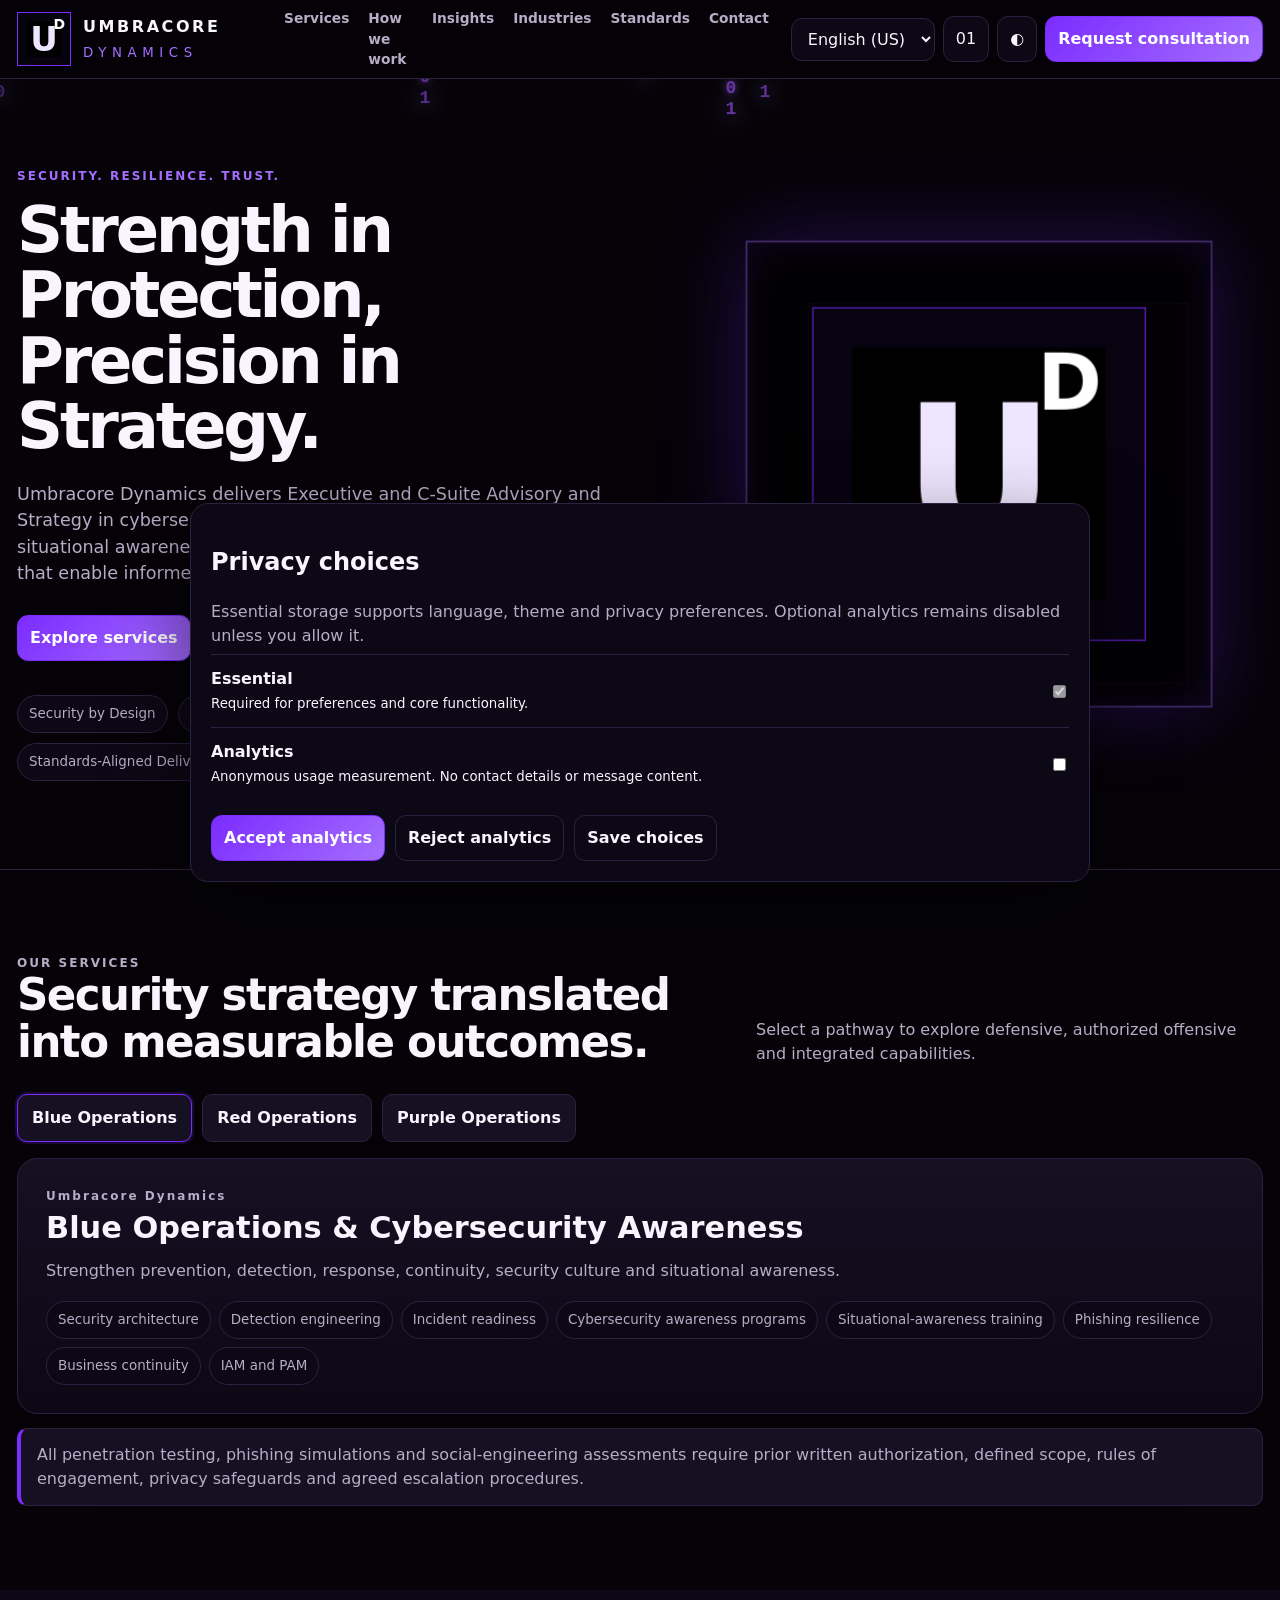
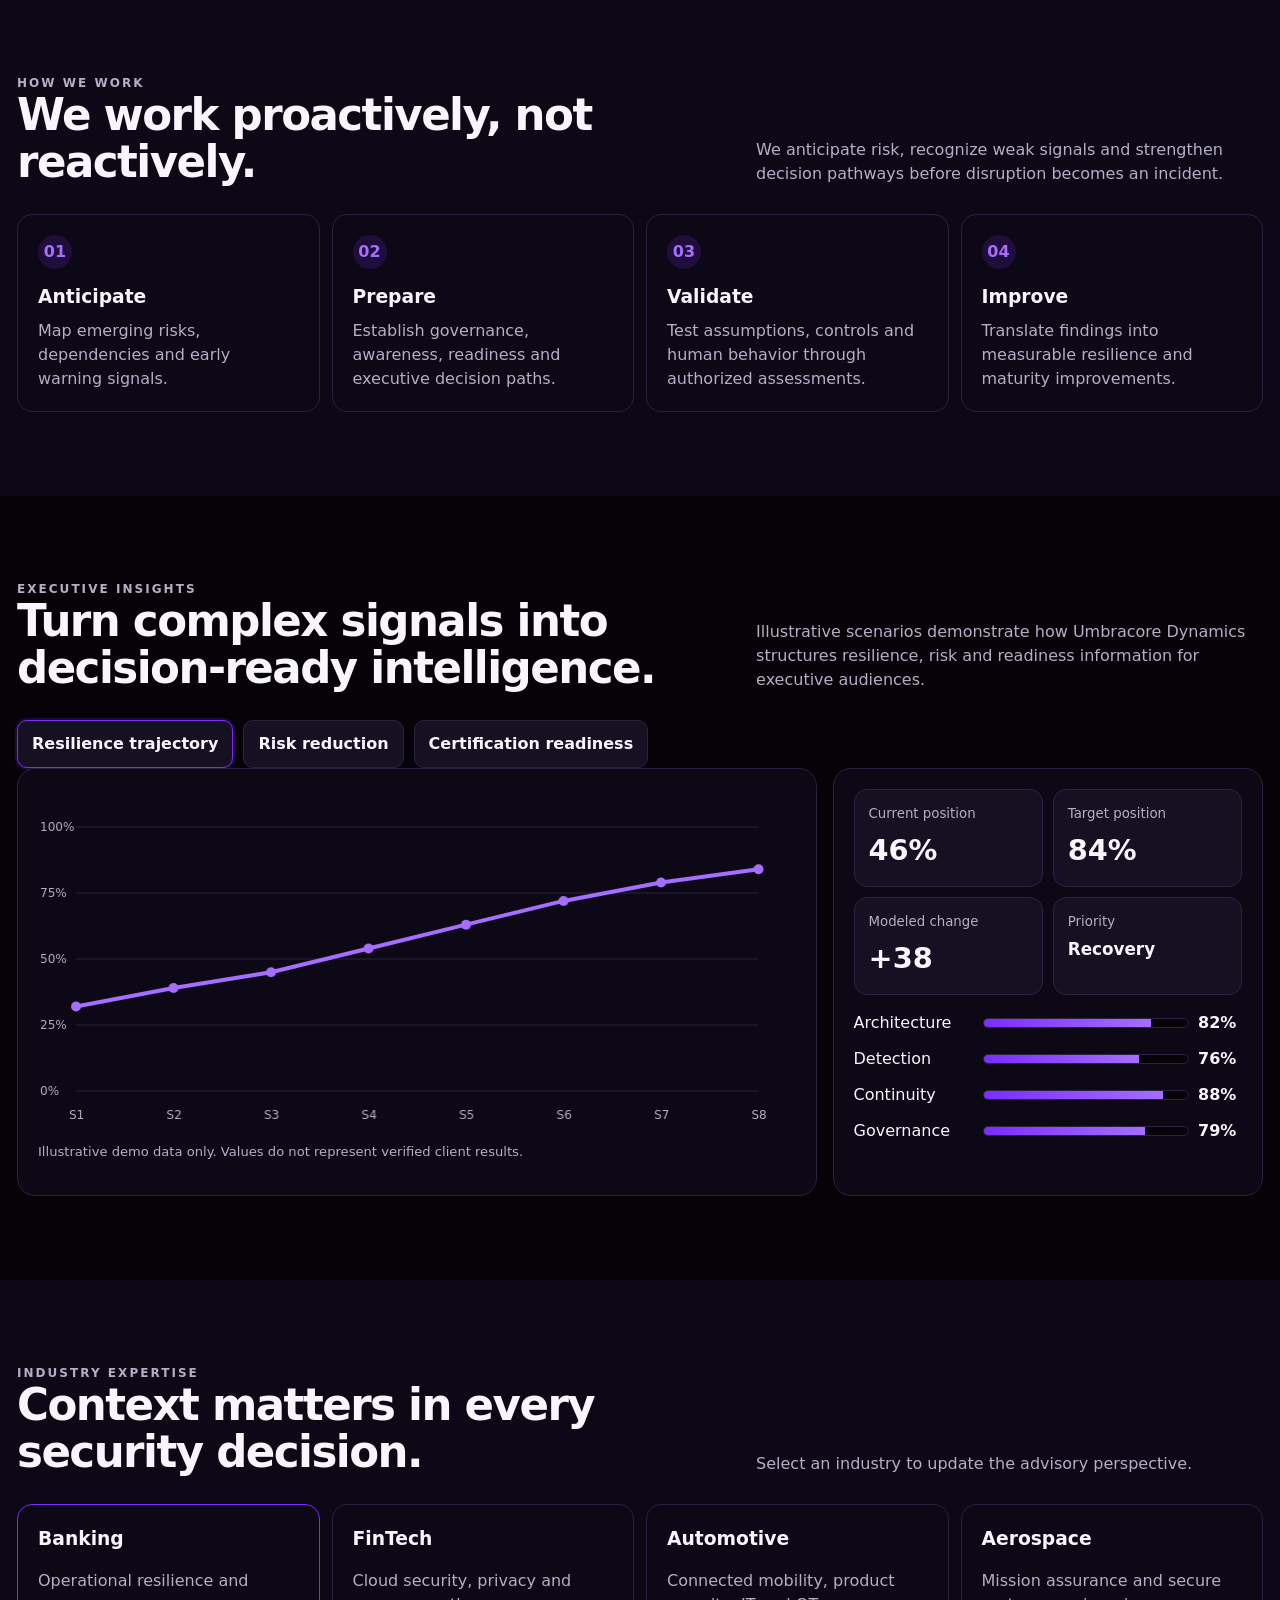
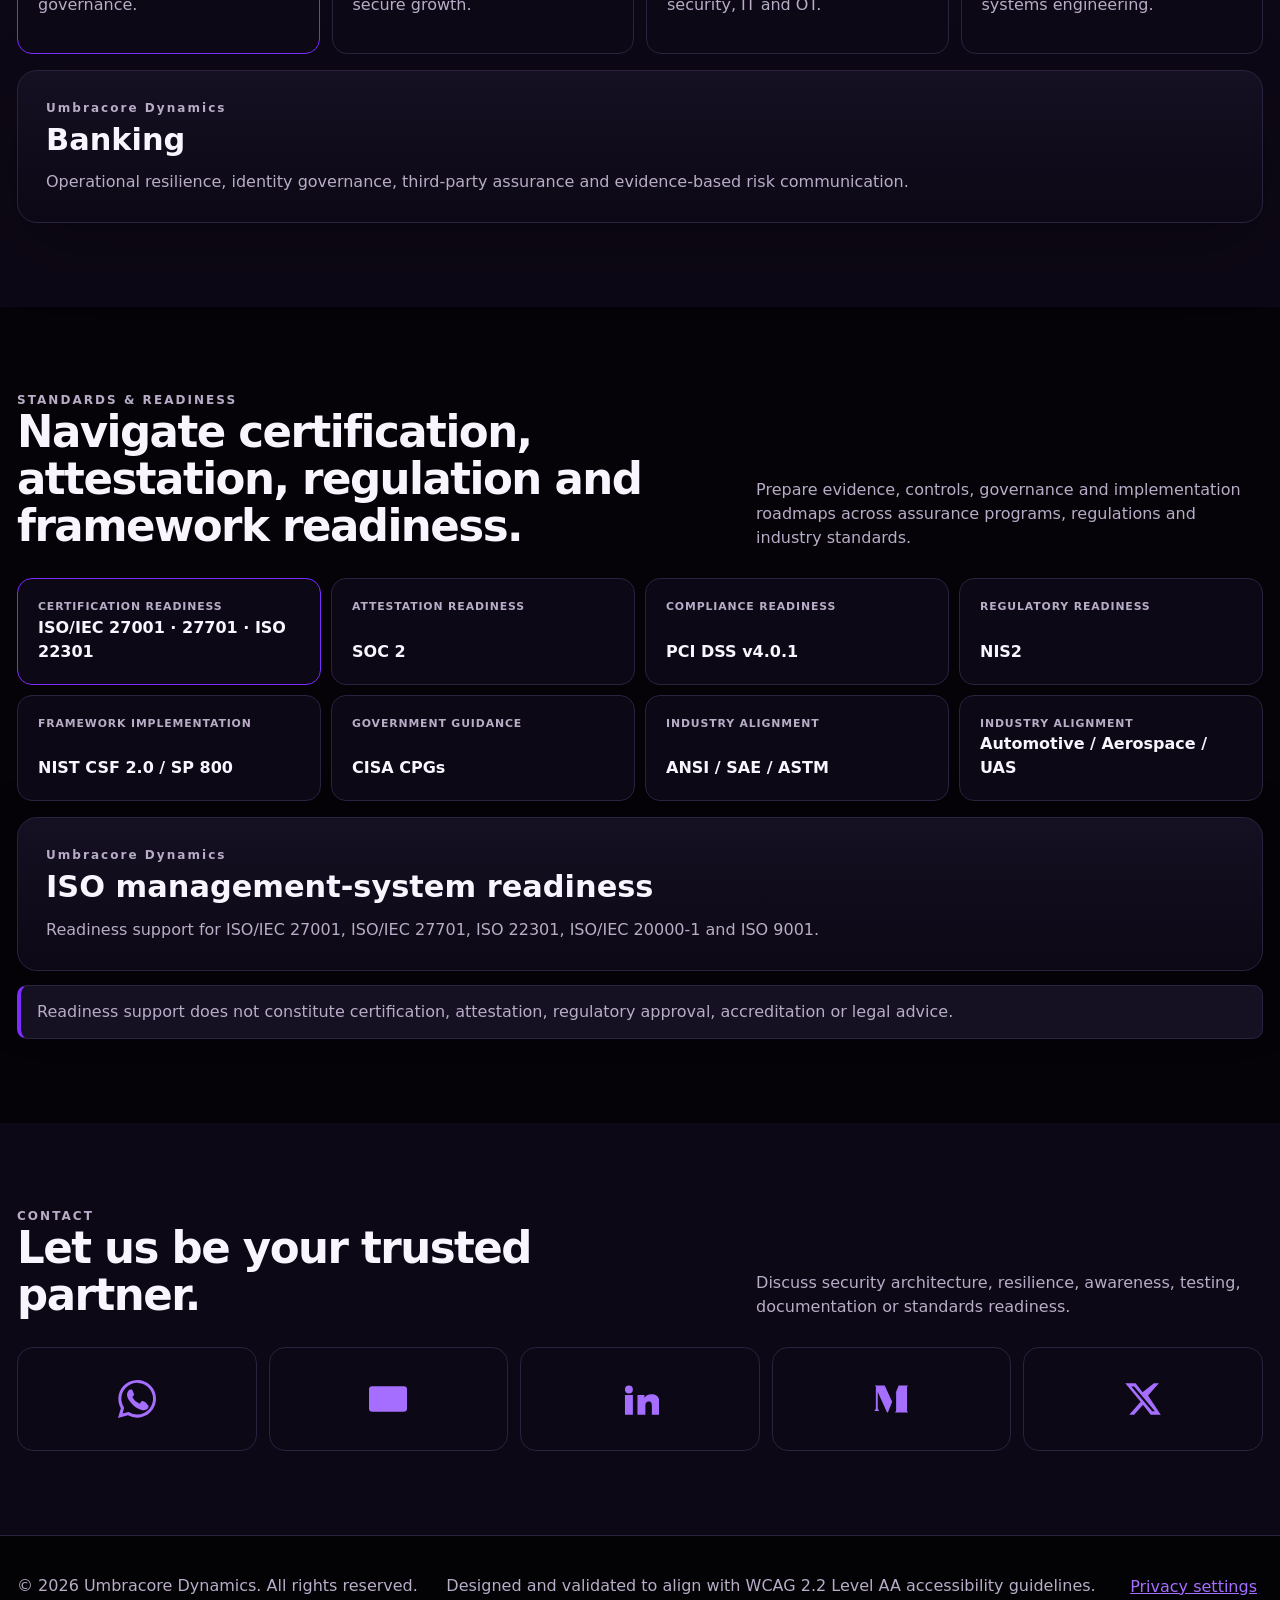
==== commit c8c4712a: "Add stable contact icons and proactive operating model" ====
--- a/index.html
+++ b/index.html
@@ -4,44 +4,40 @@
 <meta charset="utf-8">
 <meta name="viewport" content="width=device-width,initial-scale=1">
 <meta name="description" content="Umbracore Dynamics — executive and C-suite cybersecurity advisory, risk management, resilience posture, situational awareness and authorized security assessments.">
+<meta name="author" content="Umbracore Dynamics">
 <meta name="theme-color" content="#050308">
-<meta name="author" content="Umbracore Dynamics">
-<meta name="copyright" content="Copyright 2026 Umbracore Dynamics. All rights reserved.">
 <link rel="canonical" href="https://umbracore-dynamics.github.io/">
 <title>Umbracore Dynamics</title>
 <style>
-:root{--bg:#050308;--surface:#0d0815;--surface2:#151022;--text:#f8f5ff;--muted:#b8acc7;--line:#2d2140;--p:#7b2cff;--p2:#a56eff;--ok:#65d995}html[data-theme=light]{--bg:#f7f3ff;--surface:#fff;--surface2:#f0e8ff;--text:#1e1530;--muted:#6d627b;--line:#d8cce8;--p:#6620df;--p2:#814ae8}*{box-sizing:border-box}html{scroll-behavior:smooth}body{margin:0;background:var(--bg);color:var(--text);font-family:Inter,system-ui,-apple-system,"Segoe UI",sans-serif;line-height:1.5}a{color:inherit;text-decoration:none}.shell{width:min(1380px,calc(100% - 36px));margin:auto}.skip{position:fixed;top:-70px;left:16px;z-index:200;background:#fff;color:#111;padding:10px 14px;border-radius:8px}.skip:focus{top:16px}header{position:sticky;top:0;z-index:30;background:color-mix(in srgb,var(--bg) 90%,transparent);backdrop-filter:blur(16px);border-bottom:1px solid var(--line)}.nav{min-height:78px;display:flex;align-items:center;gap:22px}.brand{display:flex;align-items:center;gap:12px;min-width:245px}.mark{width:54px;height:54px;background:#000;border:1px solid var(--p);display:grid;place-items:center;position:relative;box-shadow:inset 0 0 0 8px #07030e}.mark:before{content:'U';font-size:34px;font-weight:900;color:#eee6ff;line-height:1}.mark:after{content:'D';position:absolute;right:5px;top:1px;font-size:14px;font-weight:900;color:#fff}.brand strong{display:block;letter-spacing:.16em}.brand small{display:block;color:var(--p2);letter-spacing:.42em;margin-top:4px}nav{display:flex;gap:20px;flex:1;justify-content:center}nav a{font-size:.88rem;font-weight:750;color:var(--muted)}nav a:hover{color:var(--text)}.actions{display:flex;align-items:center;gap:9px}button,select{font:inherit}.ctrl,.btn{border:1px solid var(--line);border-radius:11px;background:var(--surface);color:var(--text);padding:10px 12px}.btn{font-weight:800;cursor:pointer}.primary{border-color:var(--p);background:linear-gradient(135deg,var(--p),var(--p2));color:#fff}.hero{position:relative;overflow:hidden;border-bottom:1px solid var(--line);min-height:720px}.rain{position:absolute;inset:0;width:100%;height:100%;opacity:.82;mix-blend-mode:screen;pointer-events:none}.hero:after{content:'';position:absolute;inset:0;background:linear-gradient(180deg,rgba(5,3,8,.04),rgba(5,3,8,.27) 65%,rgba(5,3,8,.68));pointer-events:none}.heroGrid{position:relative;z-index:2;display:grid;grid-template-columns:1.05fr .95fr;align-items:center;gap:50px;padding:88px 0}.eyebrow{color:var(--p2);font-size:.75rem;font-weight:900;letter-spacing:.17em;margin:0 0 13px}h1{font-size:clamp(3rem,5vw,5.7rem);line-height:1.02;letter-spacing:-.055em;margin:0 0 22px}.lead{font-size:1.12rem;color:var(--muted);max-width:760px}.heroBtns,.trust,.tabs{display:flex;gap:10px;flex-wrap:wrap}.heroBtns{margin-top:28px}.trust{margin-top:34px}.trust span,.pill{padding:8px 11px;border:1px solid var(--line);border-radius:999px;background:var(--surface);color:var(--muted);font-size:.84rem}.visual{min-height:500px;display:grid;place-items:center;perspective:1300px}.tilt{width:min(450px,88%);aspect-ratio:1;position:relative;transform-style:preserve-3d;transition:transform .16s ease-out}.logoStage{position:absolute;inset:0;border:1px solid rgba(165,110,255,.65);background:rgba(0,0,0,.74);display:grid;place-items:center;box-shadow:0 0 80px rgba(123,44,255,.28),inset 0 0 40px rgba(123,44,255,.14);transform:translateZ(45px)}.logoStage .mark{width:72%;height:72%;box-shadow:inset 0 0 0 38px #080311}.logoStage .mark:before{font-size:180px}.logoStage .mark:after{font-size:75px;right:13%;top:5%}.depth{position:absolute;inset:6%;border:1px solid rgba(165,110,255,.25);background:rgba(123,44,255,.04);transform:translateZ(-50px) translate(20px,20px)}.section{padding:86px 0}.muted{background:var(--surface)}.head{display:grid;grid-template-columns:1fr .72fr;gap:35px;align-items:end;margin-bottom:28px}.head h2{font-size:clamp(2.1rem,3.4vw,3.8rem);line-height:1.08;letter-spacing:-.035em;margin:0}.head p{color:var(--muted);margin:0}.tab{border:1px solid var(--line);background:var(--surface2);color:var(--text);padding:11px 14px;border-radius:10px;font-weight:800;cursor:pointer}.tab.active{border-color:var(--p);box-shadow:0 0 0 2px rgba(123,44,255,.18)}.panel{margin-top:16px;background:linear-gradient(180deg,var(--surface2),var(--surface));border:1px solid var(--line);border-radius:20px;padding:28px;box-shadow:0 24px 70px rgba(0,0,0,.24)}.panel h3{font-size:1.9rem;margin:0 0 8px}.panel p{color:var(--muted)}.pills{display:flex;gap:8px;flex-wrap:wrap;margin-top:18px}.notice{margin-top:14px;padding:14px 16px;border:1px solid var(--line);border-left:4px solid var(--p);background:var(--surface2);border-radius:10px;color:var(--muted)}.insights{display:grid;grid-template-columns:1.3fr .7fr;gap:16px}.card{background:var(--surface);border:1px solid var(--line);border-radius:18px;padding:20px}.chartBox{height:340px}.chartBox canvas{width:100%;height:100%}.kpis{display:grid;grid-template-columns:1fr 1fr;gap:10px}.kpi{background:var(--surface2);border:1px solid var(--line);border-radius:13px;padding:14px}.kpi small{color:var(--muted);display:block}.kpi strong{display:block;font-size:1.8rem;margin-top:5px}.bars{display:grid;gap:12px;margin-top:16px}.barrow{display:grid;grid-template-columns:120px 1fr 44px;gap:9px;align-items:center}.bar{height:10px;background:var(--bg);border:1px solid var(--line);border-radius:999px;overflow:hidden}.bar i{display:block;height:100%;background:linear-gradient(90deg,var(--p),var(--p2))}.grid4{display:grid;grid-template-columns:repeat(4,1fr);gap:12px}.industry,.standard{background:var(--surface);border:1px solid var(--line);border-radius:15px;padding:18px;color:var(--text);text-align:left;cursor:pointer}.industry.active,.standard.active{border-color:var(--p)}.industry p,.standard small{color:var(--muted)}.standards{display:grid;grid-template-columns:repeat(4,1fr);gap:10px}.standard{min-height:105px;display:flex;flex-direction:column;justify-content:space-between;font-weight:800}.standard small{font-size:.68rem;text-transform:uppercase;letter-spacing:.08em}.contactGrid{display:grid;grid-template-columns:repeat(5,1fr);gap:10px}.contact{padding:14px;background:var(--surface);border:1px solid var(--line);border-radius:13px;display:flex;justify-content:space-between;align-items:center}.contact:hover{border-color:var(--p)}footer{padding:38px 0;background:#030205;border-top:1px solid var(--line);color:var(--muted)}.footer{display:flex;justify-content:space-between;gap:20px;flex-wrap:wrap}.textButton{border:0;background:none;color:var(--muted);text-decoration:underline;cursor:pointer;padding:0}.cookieBanner{position:fixed;left:18px;right:18px;bottom:18px;z-index:120;display:none;grid-template-columns:1fr auto;gap:18px;align-items:center;max-width:1120px;margin:auto;padding:18px;background:color-mix(in srgb,var(--surface) 96%,transparent);border:1px solid var(--line);border-radius:18px;box-shadow:0 28px 80px rgba(0,0,0,.46);backdrop-filter:blur(18px)}.cookieBanner.show{display:grid}.cookieBanner h2{font-size:1.05rem;margin:0 0 5px}.cookieBanner p{margin:0;color:var(--muted);font-size:.88rem}.cookieActions{display:flex;gap:9px;flex-wrap:wrap}.privacyDialog{width:min(620px,calc(100% - 28px));border:1px solid var(--line);border-radius:20px;padding:0;background:var(--surface);color:var(--text);box-shadow:0 32px 100px rgba(0,0,0,.6)}.privacyDialog::backdrop{background:rgba(0,0,0,.72);backdrop-filter:blur(5px)}.privacyInner{padding:24px}.privacyHead{display:flex;align-items:center;justify-content:space-between;gap:15px;border-bottom:1px solid var(--line);padding-bottom:15px}.privacyHead h2{margin:0;font-size:1.35rem}.privacyOption{display:grid;grid-template-columns:1fr auto;gap:18px;align-items:start;padding:18px 0;border-bottom:1px solid var(--line)}.privacyOption p{margin:5px 0 0;color:var(--muted);font-size:.87rem}.switch{position:relative;width:48px;height:27px}.switch input{position:absolute;opacity:0}.switch span{position:absolute;inset:0;border-radius:999px;background:var(--line);cursor:pointer}.switch span:after{content:'';position:absolute;width:21px;height:21px;left:3px;top:3px;border-radius:50%;background:#fff;transition:.2s}.switch input:checked+span{background:var(--p)}.switch input:checked+span:after{transform:translateX(21px)}.switch input:disabled+span{opacity:.65;cursor:not-allowed}.privacyActions{display:flex;justify-content:flex-end;gap:10px;flex-wrap:wrap;padding-top:18px}.privacyStatus{min-height:1.4em;color:var(--ok);font-size:.86rem;margin-top:12px}:focus-visible{outline:3px solid var(--p2);outline-offset:3px}@media(max-width:980px){nav{display:none}.heroGrid,.head,.insights{grid-template-columns:1fr}.grid4,.standards{grid-template-columns:repeat(2,1fr)}.contactGrid{grid-template-columns:repeat(2,1fr)}}@media(max-width:720px){.cookieBanner.show{grid-template-columns:1fr}.cookieActions{display:grid}.cookieActions .btn{width:100%}}@media(max-width:620px){.shell{width:min(100% - 24px,1380px)}.brand div{display:none}.actions .primary{display:none}.hero{min-height:auto}.heroGrid{padding:58px 0}.visual{min-height:360px}.grid4,.standards,.contactGrid,.kpis{grid-template-columns:1fr}.rain{opacity:.58}}@media(prefers-reduced-motion:reduce){.rain{display:none}.tilt{transform:none!important;transition:none!important}}
+:root{--bg:#050308;--surface:#0d0815;--surface2:#151022;--text:#f8f5ff;--muted:#b8acc7;--line:#2d2140;--p:#7b2cff;--p2:#a56eff}
+html[data-theme=light]{--bg:#f7f3ff;--surface:#fff;--surface2:#f0e8ff;--text:#1e1530;--muted:#6d627b;--line:#d8cce8;--p:#6620df;--p2:#814ae8}
+*{box-sizing:border-box}html{scroll-behavior:smooth}body{margin:0;background:var(--bg);color:var(--text);font-family:Inter,system-ui,-apple-system,Segoe UI,sans-serif;line-height:1.5}a{color:inherit;text-decoration:none}.shell{width:min(1360px,calc(100% - 34px));margin:auto}.skip{position:fixed;top:-70px;left:16px;z-index:100;background:#fff;color:#111;padding:10px}.skip:focus{top:16px}header{position:sticky;top:0;z-index:30;background:color-mix(in srgb,var(--bg) 90%,transparent);backdrop-filter:blur(16px);border-bottom:1px solid var(--line)}.nav{min-height:78px;display:flex;align-items:center;gap:22px}.brand{display:flex;align-items:center;gap:12px;min-width:245px}.mark{width:54px;height:54px;background:#000;border:1px solid var(--p);display:grid;place-items:center;position:relative;box-shadow:inset 0 0 0 8px #07030e}.mark:before{content:'U';font-size:34px;font-weight:900;color:#eee6ff}.mark:after{content:'D';position:absolute;right:5px;top:1px;font-size:14px;font-weight:900;color:#fff}.brand strong{display:block;letter-spacing:.16em}.brand small{display:block;color:var(--p2);letter-spacing:.42em;margin-top:4px}nav{display:flex;gap:19px;flex:1;justify-content:center}nav a{font-size:.86rem;font-weight:750;color:var(--muted)}.actions{display:flex;align-items:center;gap:8px}button,select{font:inherit}.ctrl,.btn{border:1px solid var(--line);border-radius:11px;background:var(--surface);color:var(--text);padding:10px 12px}.btn{font-weight:800;cursor:pointer}.primary{border-color:var(--p);background:linear-gradient(135deg,var(--p),var(--p2));color:#fff}.hero{position:relative;overflow:hidden;border-bottom:1px solid var(--line);min-height:720px}.rain{position:absolute;inset:0;width:100%;height:100%;opacity:.82;mix-blend-mode:screen;pointer-events:none}.hero:after{content:'';position:absolute;inset:0;background:linear-gradient(180deg,rgba(5,3,8,.04),rgba(5,3,8,.3) 65%,rgba(5,3,8,.72));pointer-events:none}.heroGrid{position:relative;z-index:2;display:grid;grid-template-columns:1.05fr .95fr;align-items:center;gap:50px;padding:88px 0}.eyebrow{color:var(--p2);font-size:.75rem;font-weight:900;letter-spacing:.17em;margin:0 0 13px}h1{font-size:clamp(3rem,5vw,5.6rem);line-height:1.02;letter-spacing:-.05em;margin:0 0 22px}.lead{font-size:1.1rem;color:var(--muted);max-width:710px}.heroBtns,.trust,.tabs{display:flex;gap:10px;flex-wrap:wrap}.heroBtns{margin-top:28px}.trust{margin-top:34px}.trust span,.pill{padding:8px 11px;border:1px solid var(--line);border-radius:999px;background:var(--surface);color:var(--muted);font-size:.84rem}.visual{min-height:500px;display:grid;place-items:center;perspective:1300px}.tilt{width:min(450px,88%);aspect-ratio:1;position:relative;transform-style:preserve-3d;transition:transform .16s ease-out}.logoStage{position:absolute;inset:0;border:1px solid rgba(165,110,255,.65);background:rgba(0,0,0,.74);display:grid;place-items:center;box-shadow:0 0 80px rgba(123,44,255,.28),inset 0 0 40px rgba(123,44,255,.14);transform:translateZ(45px)}.logoStage .mark{width:72%;height:72%;box-shadow:inset 0 0 0 38px #080311}.logoStage .mark:before{font-size:180px}.logoStage .mark:after{font-size:75px;right:13%;top:5%}.depth{position:absolute;inset:6%;border:1px solid rgba(165,110,255,.25);background:rgba(123,44,255,.04);transform:translateZ(-50px) translate(20px,20px)}.section{padding:84px 0}.muted{background:var(--surface)}.head{display:grid;grid-template-columns:1fr .72fr;gap:35px;align-items:end;margin-bottom:28px}.head h2{font-size:clamp(2.1rem,3.4vw,3.8rem);line-height:1.08;letter-spacing:-.035em;margin:0}.head p,.panel p,.method p{color:var(--muted);margin:0}.tab{border:1px solid var(--line);background:var(--surface2);color:var(--text);padding:11px 14px;border-radius:10px;font-weight:800;cursor:pointer}.tab.active{border-color:var(--p);box-shadow:0 0 0 2px rgba(123,44,255,.18)}.panel{margin-top:16px;background:linear-gradient(180deg,var(--surface2),var(--surface));border:1px solid var(--line);border-radius:20px;padding:28px;box-shadow:0 24px 70px rgba(0,0,0,.24)}.panel h3{font-size:1.9rem;margin:0 0 8px}.pills{display:flex;gap:8px;flex-wrap:wrap;margin-top:18px}.notice{margin-top:14px;padding:14px 16px;border:1px solid var(--line);border-left:4px solid var(--p);background:var(--surface2);border-radius:10px;color:var(--muted)}.methods,.grid4{display:grid;grid-template-columns:repeat(4,1fr);gap:12px}.method,.industry,.standard{background:var(--surface);border:1px solid var(--line);border-radius:15px;padding:20px;color:var(--text);text-align:left}.method b{display:inline-grid;place-items:center;width:34px;height:34px;border-radius:50%;background:rgba(123,44,255,.16);color:var(--p2);margin-bottom:14px}.method h3,.industry h3{margin:0 0 8px}.industry,.standard{cursor:pointer}.industry.active,.standard.active{border-color:var(--p)}.industry p,.standard small{color:var(--muted)}.insights{display:grid;grid-template-columns:1.3fr .7fr;gap:16px}.card{background:var(--surface);border:1px solid var(--line);border-radius:18px;padding:20px}.chartBox{height:340px}.chartBox canvas{width:100%;height:100%}.kpis{display:grid;grid-template-columns:1fr 1fr;gap:10px}.kpi{background:var(--surface2);border:1px solid var(--line);border-radius:13px;padding:14px}.kpi small{color:var(--muted);display:block}.kpi strong{display:block;font-size:1.8rem;margin-top:5px}.bars{display:grid;gap:12px;margin-top:16px}.barrow{display:grid;grid-template-columns:120px 1fr 44px;gap:9px;align-items:center}.bar{height:10px;background:var(--bg);border:1px solid var(--line);border-radius:999px;overflow:hidden}.bar i{display:block;height:100%;background:linear-gradient(90deg,var(--p),var(--p2))}.standards{display:grid;grid-template-columns:repeat(4,1fr);gap:10px}.standard{min-height:105px;display:flex;flex-direction:column;justify-content:space-between;font-weight:800}.standard small{font-size:.68rem;text-transform:uppercase;letter-spacing:.08em}.contactGrid{display:grid;grid-template-columns:repeat(5,1fr);gap:12px}.contactIcon{min-height:104px;display:grid;place-items:center;background:var(--surface);border:1px solid var(--line);border-radius:16px;color:var(--p2);transition:.2s}.contactIcon:hover{border-color:var(--p);transform:translateY(-3px);box-shadow:0 18px 45px rgba(123,44,255,.15)}.contactIcon:focus-visible{outline:3px solid var(--p2);outline-offset:4px}.contactIcon svg{width:38px;height:38px;fill:currentColor}.sr{position:absolute!important;width:1px!important;height:1px!important;padding:0!important;margin:-1px!important;overflow:hidden!important;clip:rect(0,0,0,0)!important;white-space:nowrap!important;border:0!important}footer{padding:38px 0;background:#030205;border-top:1px solid var(--line);color:var(--muted)}.footer{display:flex;justify-content:space-between;gap:20px;flex-wrap:wrap}.privacyBtn{background:none;border:0;color:var(--p2);text-decoration:underline;cursor:pointer}.consent{position:fixed;left:18px;right:18px;bottom:18px;z-index:80;max-width:900px;margin:auto;background:var(--surface);border:1px solid var(--line);border-radius:18px;padding:20px;box-shadow:0 30px 80px rgba(0,0,0,.55)}.consent[hidden]{display:none}.consentActions{display:flex;gap:10px;flex-wrap:wrap;margin-top:15px}.consent p{color:var(--muted);margin:.4rem 0}.toggleRow{display:flex;justify-content:space-between;align-items:center;gap:20px;padding:12px 0;border-top:1px solid var(--line)}
+@media(max-width:980px){nav{display:none}.heroGrid,.head,.insights{grid-template-columns:1fr}.methods,.grid4,.standards{grid-template-columns:repeat(2,1fr)}.contactGrid{grid-template-columns:repeat(5,1fr)}}
+@media(max-width:620px){.shell{width:min(100% - 24px,1360px)}.brand div{display:none}.actions .primary{display:none}.hero{min-height:auto}.heroGrid{padding:58px 0}.visual{min-height:360px}.methods,.grid4,.standards,.kpis{grid-template-columns:1fr}.contactGrid{grid-template-columns:repeat(5,1fr);gap:8px}.contactIcon{min-height:74px}.contactIcon svg{width:28px;height:28px}.rain{opacity:.58}}
+@media(prefers-reduced-motion:reduce){.rain{display:none}.tilt{transform:none!important;transition:none!important}}
 </style>
 </head>
 <body>
-<a class="skip" href="#main" data-i18n="skip">Skip to content</a>
-<header><div class="shell nav"><a class="brand" href="#home" aria-label="Umbracore Dynamics home"><span class="mark" aria-hidden="true"></span><div><strong>UMBRACORE</strong><small>DYNAMICS</small></div></a><nav><a href="#services" data-i18n="navServices">Services</a><a href="#insights" data-i18n="navInsights">Insights</a><a href="#industries" data-i18n="navIndustries">Industries</a><a href="#standards" data-i18n="navStandards">Standards</a><a href="#contact" data-i18n="navContact">Contact</a></nav><div class="actions"><select id="lang" class="ctrl" aria-label="Language"><option value="en-US">English (US)</option><option value="es-419">Español (Latinoamérica)</option><option value="fr-FR">Français</option><option value="de-DE">Deutsch</option><option value="pt-BR">Português (Brasil)</option></select><button id="rainToggle" class="ctrl" aria-label="Toggle binary background">01</button><button id="theme" class="ctrl" aria-label="Toggle color theme">◐</button><a class="btn primary" href="#contact" data-i18n="consult">Request consultation</a></div></div></header>
+<a class="skip" href="#main">Skip to content</a>
+<header><div class="shell nav"><a class="brand" href="#home" aria-label="Umbracore Dynamics home"><span class="mark" aria-hidden="true"></span><div><strong>UMBRACORE</strong><small>DYNAMICS</small></div></a><nav><a href="#services" data-t="navServices">Services</a><a href="#how" data-t="navHow">How we work</a><a href="#insights" data-t="navInsights">Insights</a><a href="#industries" data-t="navIndustries">Industries</a><a href="#standards" data-t="navStandards">Standards</a><a href="#contact" data-t="navContact">Contact</a></nav><div class="actions"><select id="lang" class="ctrl" aria-label="Language"><option value="en-US">English (US)</option><option value="es-419">Español</option><option value="fr-FR">Français</option><option value="de-DE">Deutsch</option><option value="pt-BR">Português</option></select><button id="rainToggle" class="ctrl" aria-label="Toggle binary background">01</button><button id="theme" class="ctrl" aria-label="Toggle color theme">◐</button><a class="btn primary" href="#contact" data-t="consult">Request consultation</a></div></div></header>
 <main id="main">
-<section class="hero" id="home"><canvas id="rain" class="rain" aria-hidden="true"></canvas><div class="shell heroGrid"><div><p class="eyebrow" data-i18n="heroEyebrow">SECURITY. RESILIENCE. TRUST.</p><h1 data-i18n="heroTitle">Strength in Protection,<br>Precision in Strategy.</h1><p class="lead" data-i18n="heroLead">Umbracore Dynamics delivers executive and C-suite advisory and strategy across cybersecurity, risk management, resilience posture, situational awareness, and authorized security assessments—enabling informed decisions and advancing corporate maturity.</p><div class="heroBtns"><a class="btn primary" href="#services" data-i18n="explore">Explore services</a><a class="btn" href="#contact" data-i18n="expert">Talk to an expert</a></div><div class="trust"><span data-i18n="trust1">Security by Design</span><span data-i18n="trust2">Privacy by Default</span><span data-i18n="trust3">Resilience by Architecture</span><span data-i18n="trust4">Standards-Aligned Delivery</span></div></div><div class="visual"><div class="tilt" id="tilt" tabindex="0" aria-label="Interactive Umbracore Dynamics logo"><div class="depth"></div><div class="logoStage"><span class="mark" aria-hidden="true"></span></div></div></div></div></section>
-<section class="section" id="services"><div class="shell"><div class="head"><div><p class="eyebrow" data-i18n="servicesEyebrow">OUR SERVICES</p><h2 data-i18n="servicesTitle">Security strategy translated into measurable outcomes.</h2></div><p data-i18n="servicesIntro">Select a pathway to explore defensive, authorized offensive and integrated capabilities.</p></div><div class="tabs"><button class="tab active" data-service="blue">Blue Operations</button><button class="tab" data-service="red">Red Operations</button><button class="tab" data-service="purple">Purple Operations</button></div><article class="panel" id="servicePanel"></article><div class="notice" data-i18n="authorization">All penetration testing, phishing simulations and social-engineering assessments require prior written authorization, defined scope, rules of engagement, privacy safeguards and agreed escalation procedures.</div></div></section>
-<section class="section muted" id="insights"><div class="shell"><div class="head"><div><p class="eyebrow" data-i18n="insightsEyebrow">EXECUTIVE INSIGHTS</p><h2 data-i18n="insightsTitle">Turn complex signals into decision-ready intelligence.</h2></div><p data-i18n="insightsIntro">Illustrative scenarios demonstrate how Umbracore Dynamics can structure resilience, risk and readiness information for executive audiences.</p></div><div class="tabs"><button class="tab active" data-scenario="resilience">Resilience trajectory</button><button class="tab" data-scenario="risk">Risk reduction</button><button class="tab" data-scenario="readiness">Certification readiness</button></div><div class="insights"><div class="card"><div class="chartBox"><canvas id="chart" role="img" aria-label="Illustrative capability trend chart"></canvas></div><p style="color:var(--muted);font-size:.82rem" data-i18n="demo">Illustrative demo data only. Values do not represent verified client results.</p></div><div class="card"><div class="kpis"><div class="kpi"><small data-i18n="current">Current position</small><strong id="current">46%</strong></div><div class="kpi"><small data-i18n="target">Target position</small><strong id="target">84%</strong></div><div class="kpi"><small data-i18n="change">Modeled change</small><strong id="change">+38</strong></div><div class="kpi"><small data-i18n="priority">Priority</small><strong id="priority" style="font-size:1.05rem">Recovery</strong></div></div><div class="bars" id="bars"></div></div></div></div></section>
-<section class="section" id="industries"><div class="shell"><div class="head"><div><p class="eyebrow" data-i18n="industriesEyebrow">INDUSTRY EXPERTISE</p><h2 data-i18n="industriesTitle">Context matters in every security decision.</h2></div><p data-i18n="industriesIntro">Select an industry to update the advisory perspective.</p></div><div class="grid4"><button class="industry active" data-industry="banking"><h3>Banking</h3><p>Operational resilience and governance.</p></button><button class="industry" data-industry="fintech"><h3>FinTech</h3><p>Cloud security, privacy and secure growth.</p></button><button class="industry" data-industry="automotive"><h3>Automotive</h3><p>Connected mobility, product security, IT and OT.</p></button><button class="industry" data-industry="aerospace"><h3>Aerospace</h3><p>Mission assurance and secure systems engineering.</p></button></div><article class="panel" id="industryPanel"></article></div></section>
-<section class="section muted" id="standards"><div class="shell"><div class="head"><div><p class="eyebrow" data-i18n="standardsEyebrow">STANDARDS & READINESS</p><h2 data-i18n="standardsTitle">Navigate certification, attestation, regulation and framework readiness.</h2></div><p data-i18n="standardsIntro">Prepare evidence, controls, governance and implementation roadmaps across assurance programs, regulations and industry standards.</p></div><div class="standards"><button class="standard active" data-standard="iso"><small>Certification readiness</small>ISO/IEC 27001 · 27701 · ISO 22301</button><button class="standard" data-standard="soc"><small>Attestation readiness</small>SOC 2</button><button class="standard" data-standard="pci"><small>Compliance readiness</small>PCI DSS v4.0.1</button><button class="standard" data-standard="nis"><small>Regulatory readiness</small>NIS2</button><button class="standard" data-standard="nist"><small>Framework implementation</small>NIST CSF 2.0 / SP 800</button><button class="standard" data-standard="cisa"><small>Government guidance</small>CISA CPGs</button><button class="standard" data-standard="ansi"><small>Industry alignment</small>ANSI / SAE / ASTM</button><button class="standard" data-standard="aero"><small>Industry alignment</small>Automotive / Aerospace / UAS</button></div><article class="panel" id="standardPanel"></article><div class="notice" data-i18n="disclaimer">Readiness support does not constitute certification, attestation, regulatory approval, accreditation or legal advice.</div></div></section>
-<section class="section" id="contact"><div class="shell"><div class="head"><div><p class="eyebrow" data-i18n="contactEyebrow">CONTACT</p><h2 data-i18n="contactTitle">Let us be your trusted partner.</h2></div><p data-i18n="contactIntro">Discuss security architecture, resilience, awareness, testing, documentation or standards readiness.</p></div><div class="contactGrid"><a class="contact" href="https://wa.me/19294301732" target="_blank" rel="noopener noreferrer"><strong>WhatsApp</strong><span>↗</span></a><a class="contact" href="mailto:umbracore.solutions@outlook.com"><strong>Email</strong><span>↗</span></a><a class="contact" href="https://www.linkedin.com/company/106234405/" target="_blank" rel="noopener noreferrer"><strong>LinkedIn</strong><span>↗</span></a><a class="contact" href="https://umbracore-dynamics-blog.medium.com/" target="_blank" rel="noopener noreferrer"><strong>Medium</strong><span>↗</span></a><a class="contact" href="https://x.com/UmbracoreGlobal" target="_blank" rel="noopener noreferrer"><strong>X</strong><span>↗</span></a></div></div></section>
+<section class="hero" id="home"><canvas id="rain" class="rain" aria-hidden="true"></canvas><div class="shell heroGrid"><div><p class="eyebrow" data-t="heroEyebrow">SECURITY. RESILIENCE. TRUST.</p><h1 data-t="heroTitle">Strength in Protection,<br>Precision in Strategy.</h1><p class="lead" data-t="heroLead">Umbracore Dynamics delivers Executive and C-Suite Advisory and Strategy in cybersecurity, risk management, posture resilience, situational awareness, and authorized security assessment services that enable informed decisions and ensure corporate maturity level.</p><div class="heroBtns"><a class="btn primary" href="#services" data-t="explore">Explore services</a><a class="btn" href="#contact" data-t="expert">Talk to an expert</a></div><div class="trust"><span data-t="trust1">Security by Design</span><span data-t="trust2">Privacy by Default</span><span data-t="trust3">Resilience by Architecture</span><span data-t="trust4">Standards-Aligned Delivery</span></div></div><div class="visual"><div class="tilt" id="tilt" tabindex="0" aria-label="Interactive Umbracore Dynamics logo"><div class="depth"></div><div class="logoStage"><span class="mark" aria-hidden="true"></span></div></div></div></div></section>
+<section class="section" id="services"><div class="shell"><div class="head"><div><p class="eyebrow" data-t="servicesEyebrow">OUR SERVICES</p><h2 data-t="servicesTitle">Security strategy translated into measurable outcomes.</h2></div><p data-t="servicesIntro">Select a pathway to explore defensive, authorized offensive and integrated capabilities.</p></div><div class="tabs"><button class="tab active" data-service="blue">Blue Operations</button><button class="tab" data-service="red">Red Operations</button><button class="tab" data-service="purple">Purple Operations</button></div><article class="panel" id="servicePanel"></article><div class="notice" data-t="authorization">All penetration testing, phishing simulations and social-engineering assessments require prior written authorization, defined scope, rules of engagement, privacy safeguards and agreed escalation procedures.</div></div></section>
+<section class="section muted" id="how"><div class="shell"><div class="head"><div><p class="eyebrow" data-t="howEyebrow">HOW WE WORK</p><h2 data-t="howTitle">We work proactively, not reactively.</h2></div><p data-t="howIntro">We anticipate risk, recognize weak signals and strengthen decision pathways before disruption becomes an incident.</p></div><div class="methods"><article class="method"><b>01</b><h3 data-t="anticipate">Anticipate</h3><p data-t="anticipateText">Map emerging risks, dependencies and early warning signals.</p></article><article class="method"><b>02</b><h3 data-t="prepare">Prepare</h3><p data-t="prepareText">Establish governance, awareness, readiness and executive decision paths.</p></article><article class="method"><b>03</b><h3 data-t="validate">Validate</h3><p data-t="validateText">Test assumptions, controls and human behavior through authorized assessments.</p></article><article class="method"><b>04</b><h3 data-t="improve">Improve</h3><p data-t="improveText">Translate findings into measurable resilience and maturity improvements.</p></article></div></div></section>
+<section class="section" id="insights"><div class="shell"><div class="head"><div><p class="eyebrow" data-t="insightsEyebrow">EXECUTIVE INSIGHTS</p><h2 data-t="insightsTitle">Turn complex signals into decision-ready intelligence.</h2></div><p data-t="insightsIntro">Illustrative scenarios demonstrate how Umbracore Dynamics structures resilience, risk and readiness information for executive audiences.</p></div><div class="tabs"><button class="tab active" data-scenario="resilience">Resilience trajectory</button><button class="tab" data-scenario="risk">Risk reduction</button><button class="tab" data-scenario="readiness">Certification readiness</button></div><div class="insights"><div class="card"><div class="chartBox"><canvas id="chart" role="img" aria-label="Illustrative capability trend chart"></canvas></div><p style="color:var(--muted);font-size:.82rem" data-t="demo">Illustrative demo data only. Values do not represent verified client results.</p></div><div class="card"><div class="kpis"><div class="kpi"><small data-t="current">Current position</small><strong id="current">46%</strong></div><div class="kpi"><small data-t="target">Target position</small><strong id="target">84%</strong></div><div class="kpi"><small data-t="change">Modeled change</small><strong id="change">+38</strong></div><div class="kpi"><small data-t="priority">Priority</small><strong id="priority" style="font-size:1.05rem">Recovery</strong></div></div><div class="bars" id="bars"></div></div></div></div></section>
+<section class="section muted" id="industries"><div class="shell"><div class="head"><div><p class="eyebrow" data-t="industriesEyebrow">INDUSTRY EXPERTISE</p><h2 data-t="industriesTitle">Context matters in every security decision.</h2></div><p data-t="industriesIntro">Select an industry to update the advisory perspective.</p></div><div class="grid4"><button class="industry active" data-industry="banking"><h3>Banking</h3><p>Operational resilience and governance.</p></button><button class="industry" data-industry="fintech"><h3>FinTech</h3><p>Cloud security, privacy and secure growth.</p></button><button class="industry" data-industry="automotive"><h3>Automotive</h3><p>Connected mobility, product security, IT and OT.</p></button><button class="industry" data-industry="aerospace"><h3>Aerospace</h3><p>Mission assurance and secure systems engineering.</p></button></div><article class="panel" id="industryPanel"></article></div></section>
+<section class="section" id="standards"><div class="shell"><div class="head"><div><p class="eyebrow" data-t="standardsEyebrow">STANDARDS & READINESS</p><h2 data-t="standardsTitle">Navigate certification, attestation, regulation and framework readiness.</h2></div><p data-t="standardsIntro">Prepare evidence, controls, governance and implementation roadmaps across assurance programs, regulations and industry standards.</p></div><div class="standards"><button class="standard active" data-standard="iso"><small>Certification readiness</small>ISO/IEC 27001 · 27701 · ISO 22301</button><button class="standard" data-standard="soc"><small>Attestation readiness</small>SOC 2</button><button class="standard" data-standard="pci"><small>Compliance readiness</small>PCI DSS v4.0.1</button><button class="standard" data-standard="nis"><small>Regulatory readiness</small>NIS2</button><button class="standard" data-standard="nist"><small>Framework implementation</small>NIST CSF 2.0 / SP 800</button><button class="standard" data-standard="cisa"><small>Government guidance</small>CISA CPGs</button><button class="standard" data-standard="ansi"><small>Industry alignment</small>ANSI / SAE / ASTM</button><button class="standard" data-standard="aero"><small>Industry alignment</small>Automotive / Aerospace / UAS</button></div><article class="panel" id="standardPanel"></article><div class="notice" data-t="disclaimer">Readiness support does not constitute certification, attestation, regulatory approval, accreditation or legal advice.</div></div></section>
+<section class="section muted" id="contact"><div class="shell"><div class="head"><div><p class="eyebrow" data-t="contactEyebrow">CONTACT</p><h2 data-t="contactTitle">Let us be your trusted partner.</h2></div><p data-t="contactIntro">Discuss security architecture, resilience, awareness, testing, documentation or standards readiness.</p></div><div class="contactGrid" aria-label="Contact channels"><a class="contactIcon" href="https://wa.me/19294301732" target="_blank" rel="noopener noreferrer" aria-label="WhatsApp" title="WhatsApp"><svg viewBox="0 0 24 24" aria-hidden="true"><path d="M20.5 3.5A11.8 11.8 0 0 0 12.1 0C5.5 0 .2 5.3.2 11.9c0 2.1.6 4.2 1.6 6L0 24l6.3-1.7a12 12 0 0 0 5.8 1.5h.1c6.5 0 11.8-5.3 11.8-11.9 0-3.2-1.2-6.2-3.5-8.4Zm-8.3 18.3h-.1a10 10 0 0 1-5.1-1.4l-.4-.2-3.7 1 1-3.6-.2-.4a10 10 0 1 1 8.5 4.6Zm5.5-7.5c-.3-.2-1.8-.9-2.1-1-.3-.1-.5-.2-.7.2-.2.3-.8 1-.9 1.2-.2.2-.3.2-.6.1-1.8-.9-3-1.6-4.2-3.7-.3-.5.3-.5.9-1.6.1-.2.1-.4 0-.6l-1-2.4c-.2-.6-.5-.5-.7-.5h-.6c-.2 0-.6.1-.9.4-.3.3-1.2 1.2-1.2 2.9s1.2 3.3 1.4 3.6c.2.2 2.4 3.7 5.8 5.2 2.2 1 3.1 1 4.2.9.7-.1 1.8-.7 2-1.4.2-.7.2-1.3.2-1.4-.1-.2-.3-.3-.6-.4Z"/></svg><span class="sr">WhatsApp</span></a><a class="contactIcon" href="mailto:umbracore.solutions@outlook.com" aria-label="Email" title="Email"><svg viewBox="0 0 24 24" aria-hidden="true"><path d="M2 4h20a2 2 0 0 1 2 2v12a2 2 0 0 1-2 2H2a2 2 0 0 1-2-2V6a2 2 0 0 1 2-2Zm10 9L2.7 6h18.6L12 13Zm0 2.5 10-7.5V18H2V8l10 7.5Z"/></svg><span class="sr">Email</span></a><a class="contactIcon" href="https://www.linkedin.com/company/106234405/" target="_blank" rel="noopener noreferrer" aria-label="LinkedIn" title="LinkedIn"><svg viewBox="0 0 24 24" aria-hidden="true"><path d="M4.98 3.5A2.5 2.5 0 1 1 5 8.5a2.5 2.5 0 0 1-.02-5ZM2.5 9.5h5V22h-5V9.5Zm7.5 0h4.8v1.7h.1c.7-1.3 2.3-2.2 4.2-2.2 4.5 0 5.4 3 5.4 6.9V22h-5v-5.4c0-1.3 0-3-1.9-3s-2.2 1.4-2.2 2.9V22h-5V9.5Z"/></svg><span class="sr">LinkedIn</span></a><a class="contactIcon" href="https://umbracore-dynamics-blog.medium.com/" target="_blank" rel="noopener noreferrer" aria-label="Medium" title="Medium"><svg viewBox="0 0 24 24" aria-hidden="true"><path d="M2 5.2c0-.6-.2-1-.7-1.4V3.5h6.1l4.7 10.3 4.1-10.3H22v.3c-.4.3-.6.6-.5 1.1v14.2c-.1.5.1.8.5 1.1v.3h-8v-.3c.5-.3.7-.7.6-1.1V7.6l-5.2 12.9h-.5L3 7.6v9.7c-.1.7.2 1.4.8 1.9v.3H1v-.3c.6-.5.9-1.2.8-1.9V5.2Z"/></svg><span class="sr">Medium</span></a><a class="contactIcon" href="https://x.com/UmbracoreGlobal" target="_blank" rel="noopener noreferrer" aria-label="X" title="X"><svg viewBox="0 0 24 24" aria-hidden="true"><path d="M18.9 2H22l-6.8 7.8L23.2 22h-6.3l-4.9-6.4L6.4 22H3.3l7.2-8.2L.8 2h6.5l4.4 5.8L18.9 2Zm-1.1 17.8h1.7L6.4 4.1H4.6l13.2 15.7Z"/></svg><span class="sr">X</span></a></div></div></section>
 </main>
-<footer><div class="shell footer"><span>© 2026 Umbracore Dynamics. All rights reserved.</span><span data-i18n="wcag">Designed and validated to align with WCAG 2.2 Level AA accessibility guidelines.</span><button id="openPrivacy" class="textButton" type="button" data-i18n="privacySettings">Privacy settings</button></div></footer>
-<div class="cookieBanner" id="cookieBanner" role="region" aria-labelledby="cookieTitle" aria-describedby="cookieText"><div><h2 id="cookieTitle" data-i18n="cookieTitle">Privacy and cookie choices</h2><p id="cookieText" data-i18n="cookieText">We use essential storage for language, theme, accessibility and privacy preferences. Optional analytics remains disabled unless you consent.</p></div><div class="cookieActions"><button class="btn" id="rejectAnalytics" type="button" data-i18n="cookieReject">Reject optional analytics</button><button class="btn" id="customizePrivacy" type="button" data-i18n="cookieCustomize">Customize</button><button class="btn primary" id="acceptAnalytics" type="button" data-i18n="cookieAccept">Accept optional analytics</button></div></div>
-<dialog class="privacyDialog" id="privacyDialog" aria-labelledby="privacyDialogTitle"><div class="privacyInner"><div class="privacyHead"><h2 id="privacyDialogTitle" data-i18n="privacyDialogTitle">Privacy settings</h2><button class="ctrl" id="closePrivacy" type="button" aria-label="Close">×</button></div><div class="privacyOption"><div><strong data-i18n="essentialTitle">Essential preferences</strong><p data-i18n="essentialDesc">Required for language, theme, accessibility and consent choices. These cannot be disabled.</p></div><label class="switch"><input type="checkbox" checked disabled><span></span></label></div><div class="privacyOption"><div><strong data-i18n="analyticsTitle">Optional analytics</strong><p data-i18n="analyticsDesc">Helps us understand aggregate website usage. No names, email addresses, message contents or contact data are sent.</p></div><label class="switch"><input id="analyticsChoice" type="checkbox"><span></span></label></div><p><a href="./PRIVACY.md" data-i18n="cookiePolicy">Cookie & analytics policy</a></p><div class="privacyStatus" id="privacyStatus" role="status"></div><div class="privacyActions"><button class="btn primary" id="savePrivacy" type="button" data-i18n="savePreferences">Save preferences</button></div></div></dialog>
+<footer><div class="shell footer"><span>© 2026 Umbracore Dynamics. All rights reserved.</span><span data-t="wcag">Designed and validated to align with WCAG 2.2 Level AA accessibility guidelines.</span><button class="privacyBtn" id="privacySettings" data-t="privacySettings">Privacy settings</button></div></footer>
+<section class="consent" id="consent" role="dialog" aria-modal="true" aria-labelledby="consentTitle" hidden><h2 id="consentTitle" data-t="consentTitle">Privacy choices</h2><p data-t="consentText">Essential storage supports language, theme and privacy preferences. Optional analytics remains disabled unless you allow it.</p><div class="toggleRow"><span><strong data-t="essential">Essential</strong><br><small data-t="essentialText">Required for preferences and core functionality.</small></span><input type="checkbox" checked disabled aria-label="Essential storage required"></div><div class="toggleRow"><span><strong data-t="analytics">Analytics</strong><br><small data-t="analyticsText">Anonymous usage measurement. No contact details or message content.</small></span><input id="analyticsChoice" type="checkbox"></div><div class="consentActions"><button class="btn primary" id="acceptAll" data-t="acceptAll">Accept analytics</button><button class="btn" id="rejectAll" data-t="rejectAll">Reject analytics</button><button class="btn" id="saveChoice" data-t="saveChoice">Save choices</button></div></section>
 <script>
-const I18N={
-'en-US':{skip:'Skip to content',consult:'Request consultation',heroEyebrow:'SECURITY. RESILIENCE. TRUST.',heroTitle:'Strength in Protection,<br>Precision in Strategy.',heroLead:'Umbracore Dynamics delivers executive and C-suite advisory and strategy across cybersecurity, risk management, resilience posture, situational awareness, and authorized security assessments—enabling informed decisions and advancing corporate maturity.',explore:'Explore services',expert:'Talk to an expert',trust1:'Security by Design',trust2:'Privacy by Default',trust3:'Resilience by Architecture',trust4:'Standards-Aligned Delivery',navServices:'Services',navInsights:'Insights',navIndustries:'Industries',navStandards:'Standards',navContact:'Contact',servicesEyebrow:'OUR SERVICES',servicesTitle:'Security strategy translated into measurable outcomes.',servicesIntro:'Select a pathway to explore defensive, authorized offensive and integrated capabilities.',authorization:'All penetration testing, phishing simulations and social-engineering assessments require prior written authorization, defined scope, rules of engagement, privacy safeguards and agreed escalation procedures.',insightsEyebrow:'EXECUTIVE INSIGHTS',insightsTitle:'Turn complex signals into decision-ready intelligence.',insightsIntro:'Illustrative scenarios demonstrate how Umbracore Dynamics can structure resilience, risk and readiness information for executive audiences.',demo:'Illustrative demo data only. Values do not represent verified client results.',current:'Current position',target:'Target position',change:'Modeled change',priority:'Priority',industriesEyebrow:'INDUSTRY EXPERTISE',industriesTitle:'Context matters in every security decision.',industriesIntro:'Select an industry to update the advisory perspective.',standardsEyebrow:'STANDARDS & READINESS',standardsTitle:'Navigate certification, attestation, regulation and framework readiness.',standardsIntro:'Prepare evidence, controls, governance and implementation roadmaps across assurance programs, regulations and industry standards.',disclaimer:'Readiness support does not constitute certification, attestation, regulatory approval, accreditation or legal advice.',contactEyebrow:'CONTACT',contactTitle:'Let us be your trusted partner.',contactIntro:'Discuss security architecture, resilience, awareness, testing, documentation or standards readiness.',wcag:'Designed and validated to align with WCAG 2.2 Level AA accessibility guidelines.',privacySettings:'Privacy settings',cookieTitle:'Privacy and cookie choices',cookieText:'We use essential storage for language, theme, accessibility and privacy preferences. Optional analytics remains disabled unless you consent.',cookieReject:'Reject optional analytics',cookieCustomize:'Customize',cookieAccept:'Accept optional analytics',privacyDialogTitle:'Privacy settings',essentialTitle:'Essential preferences',essentialDesc:'Required for language, theme, accessibility and consent choices. These cannot be disabled.',analyticsTitle:'Optional analytics',analyticsDesc:'Helps us understand aggregate website usage. No names, email addresses, message contents or contact data are sent.',cookiePolicy:'Cookie & analytics policy',savePreferences:'Save preferences',consentSaved:'Your privacy choices were saved.'},
-'es-419':{skip:'Saltar al contenido',consult:'Solicitar consulta',heroEyebrow:'SEGURIDAD. RESILIENCIA. CONFIANZA.',heroTitle:'Fortaleza en la Protección,<br>Precisión en la Estrategia.',heroLead:'Umbracore Dynamics ofrece asesoría y estrategia para ejecutivos y alta dirección en ciberseguridad, gestión de riesgos, postura de resiliencia, conciencia situacional y evaluaciones de seguridad autorizadas, facilitando decisiones informadas y fortaleciendo la madurez corporativa.',explore:'Explorar servicios',expert:'Hablar con un especialista',trust1:'Seguridad desde el diseño',trust2:'Privacidad por defecto',trust3:'Resiliencia mediante la arquitectura',trust4:'Entrega alineada con estándares',navServices:'Servicios',navInsights:'Perspectivas',navIndustries:'Industrias',navStandards:'Estándares',navContact:'Contacto',servicesEyebrow:'NUESTROS SERVICIOS',servicesTitle:'Estrategia de seguridad traducida en resultados medibles.',servicesIntro:'Seleccione una ruta defensiva, ofensiva autorizada o integrada.',authorization:'Todas las pruebas de penetración, simulaciones de phishing y evaluaciones de ingeniería social requieren autorización previa por escrito, alcance definido, reglas de compromiso, salvaguardas de privacidad y procedimientos de escalamiento acordados.',insightsEyebrow:'PERSPECTIVAS EJECUTIVAS',insightsTitle:'Convierta señales complejas en inteligencia lista para decidir.',insightsIntro:'Los escenarios ilustrativos muestran cómo Umbracore Dynamics estructura información de resiliencia, riesgo y preparación para ejecutivos.',demo:'Solo datos ilustrativos. Los valores no representan resultados verificados de clientes.',current:'Posición actual',target:'Posición objetivo',change:'Cambio modelado',priority:'Prioridad',industriesEyebrow:'EXPERIENCIA POR INDUSTRIA',industriesTitle:'El contexto importa en cada decisión de seguridad.',industriesIntro:'Seleccione una industria para actualizar la perspectiva.',standardsEyebrow:'ESTÁNDARES Y PREPARACIÓN',standardsTitle:'Navegue certificaciones, atestiguamientos, regulación y marcos.',standardsIntro:'Prepare evidencia, controles, gobernanza y hojas de ruta.',disclaimer:'El apoyo de preparación no constituye certificación, atestiguamiento, aprobación regulatoria, acreditación ni asesoría legal.',contactEyebrow:'CONTACTO',contactTitle:'Permítanos ser su socio de confianza.',contactIntro:'Converse sobre arquitectura, resiliencia, concientización, pruebas, documentación o estándares.',wcag:'Diseñado y validado para alinearse con WCAG 2.2 Nivel AA.',privacySettings:'Configuración de privacidad',cookieTitle:'Opciones de privacidad y cookies',cookieText:'Utilizamos almacenamiento esencial para idioma, tema, accesibilidad y preferencias de privacidad. La analítica opcional permanece desactivada salvo que usted otorgue su consentimiento.',cookieReject:'Rechazar analítica opcional',cookieCustomize:'Personalizar',cookieAccept:'Aceptar analítica opcional',privacyDialogTitle:'Configuración de privacidad',essentialTitle:'Preferencias esenciales',essentialDesc:'Necesarias para idioma, tema, accesibilidad y decisiones de consentimiento. No pueden desactivarse.',analyticsTitle:'Analítica opcional',analyticsDesc:'Nos ayuda a comprender el uso agregado del sitio. No se envían nombres, correos, contenido de mensajes ni datos de contacto.',cookiePolicy:'Política de cookies y analítica',savePreferences:'Guardar preferencias',consentSaved:'Sus opciones de privacidad fueron guardadas.'},
-'fr-FR':{skip:'Aller au contenu',consult:'Demander une consultation',heroEyebrow:'SÉCURITÉ. RÉSILIENCE. CONFIANCE.',heroTitle:'Force dans la Protection,<br>Précision dans la Stratégie.',heroLead:'Umbracore Dynamics fournit des services de conseil et de stratégie aux dirigeants et aux comités de direction en cybersécurité, gestion des risques, posture de résilience, conscience situationnelle et évaluations de sécurité autorisées, afin de favoriser des décisions éclairées et de renforcer la maturité de l’entreprise.',explore:'Découvrir les services',expert:'Parler à un spécialiste',trust1:'Sécurité dès la conception',trust2:'Confidentialité par défaut',trust3:'Résilience par l’architecture',trust4:'Prestation alignée sur les normes',navServices:'Services',navInsights:'Analyses',navIndustries:'Secteurs',navStandards:'Normes',navContact:'Contact',servicesEyebrow:'NOS SERVICES',servicesTitle:'Une stratégie de sécurité traduite en résultats mesurables.',servicesIntro:'Sélectionnez un parcours défensif, offensif autorisé ou intégré.',authorization:'Tous les tests d’intrusion, simulations de phishing et évaluations d’ingénierie sociale exigent une autorisation écrite préalable, un périmètre défini, des règles d’engagement, des garanties de confidentialité et des procédures d’escalade convenues.',insightsEyebrow:'ANALYSES EXÉCUTIVES',insightsTitle:'Transformez les signaux complexes en renseignements exploitables.',insightsIntro:'Des scénarios illustratifs montrent comment Umbracore Dynamics structure les informations de résilience, de risque et de préparation.',demo:'Données de démonstration uniquement. Elles ne représentent pas des résultats clients vérifiés.',current:'Position actuelle',target:'Position cible',change:'Évolution modélisée',priority:'Priorité',industriesEyebrow:'EXPERTISE SECTORIELLE',industriesTitle:'Le contexte compte dans chaque décision de sécurité.',industriesIntro:'Sélectionnez un secteur pour actualiser la perspective.',standardsEyebrow:'NORMES ET PRÉPARATION',standardsTitle:'Pilotez certifications, attestations, réglementation et référentiels.',standardsIntro:'Préparez preuves, contrôles, gouvernance et feuilles de route.',disclaimer:'L’accompagnement ne constitue ni certification, ni attestation, ni approbation réglementaire, ni accréditation, ni conseil juridique.',contactEyebrow:'CONTACT',contactTitle:'Faites de nous votre partenaire de confiance.',contactIntro:'Discutez architecture, résilience, sensibilisation, tests, documentation ou normes.',wcag:'Conçu et validé pour s’aligner sur WCAG 2.2 niveau AA.',privacySettings:'Paramètres de confidentialité',cookieTitle:'Choix de confidentialité et de cookies',cookieText:'Nous utilisons un stockage essentiel pour la langue, le thème, l’accessibilité et les préférences de confidentialité. Les statistiques facultatives restent désactivées sans votre consentement.',cookieReject:'Refuser les statistiques facultatives',cookieCustomize:'Personnaliser',cookieAccept:'Accepter les statistiques facultatives',privacyDialogTitle:'Paramètres de confidentialité',essentialTitle:'Préférences essentielles',essentialDesc:'Nécessaires pour la langue, le thème, l’accessibilité et le consentement. Elles ne peuvent pas être désactivées.',analyticsTitle:'Statistiques facultatives',analyticsDesc:'Nous aide à comprendre l’utilisation globale. Aucun nom, courriel, contenu de message ou donnée de contact n’est transmis.',cookiePolicy:'Politique relative aux cookies et aux statistiques',savePreferences:'Enregistrer les préférences',consentSaved:'Vos choix de confidentialité ont été enregistrés.'},
-'de-DE':{skip:'Zum Inhalt springen',consult:'Beratung anfragen',heroEyebrow:'SICHERHEIT. RESILIENZ. VERTRAUEN.',heroTitle:'Stärke im Schutz,<br>Präzision in der Strategie.',heroLead:'Umbracore Dynamics bietet Beratung und Strategie für Führungskräfte und die C-Suite in den Bereichen Cybersicherheit, Risikomanagement, Resilienzlage, Situationsbewusstsein und autorisierte Sicherheitsbewertungen, um fundierte Entscheidungen zu ermöglichen und den Reifegrad des Unternehmens zu stärken.',explore:'Leistungen entdecken',expert:'Mit einem Spezialisten sprechen',trust1:'Security by Design',trust2:'Privacy by Default',trust3:'Resilienz durch Architektur',trust4:'Normenorientierte Umsetzung',navServices:'Leistungen',navInsights:'Einblicke',navIndustries:'Branchen',navStandards:'Normen',navContact:'Kontakt',servicesEyebrow:'UNSERE LEISTUNGEN',servicesTitle:'Sicherheitsstrategie in messbare Ergebnisse übersetzt.',servicesIntro:'Wählen Sie defensive, autorisierte offensive oder integrierte Leistungen.',authorization:'Alle Penetrationstests, Phishing-Simulationen und Social-Engineering-Bewertungen erfordern vorherige schriftliche Genehmigung, definierten Umfang, Einsatzregeln, Datenschutzmaßnahmen und vereinbarte Eskalationsverfahren.',insightsEyebrow:'EINBLICKE FÜR ENTSCHEIDER',insightsTitle:'Komplexe Signale in entscheidungsreife Erkenntnisse verwandeln.',insightsIntro:'Beispielszenarien zeigen, wie Umbracore Dynamics Resilienz-, Risiko- und Bereitschaftsinformationen strukturiert.',demo:'Nur illustrative Demodaten. Sie stellen keine verifizierten Kundenergebnisse dar.',current:'Aktuelle Position',target:'Zielposition',change:'Modellierte Veränderung',priority:'Priorität',industriesEyebrow:'BRANCHENEXPERTISE',industriesTitle:'Kontext zählt bei jeder Sicherheitsentscheidung.',industriesIntro:'Wählen Sie eine Branche, um die Perspektive zu aktualisieren.',standardsEyebrow:'NORMEN UND BEREITSCHAFT',standardsTitle:'Steuern Sie Zertifizierung, Prüfung, Regulierung und Frameworks.',standardsIntro:'Bereiten Sie Nachweise, Kontrollen, Governance und Fahrpläne vor.',disclaimer:'Unterstützung stellt keine Zertifizierung, Attestierung, Genehmigung, Akkreditierung oder Rechtsberatung dar.',contactEyebrow:'KONTAKT',contactTitle:'Lassen Sie uns Ihr vertrauenswürdiger Partner sein.',contactIntro:'Sprechen Sie über Architektur, Resilienz, Awareness, Prüfungen, Dokumentation oder Normen.',wcag:'Entwickelt und validiert in Ausrichtung an WCAG 2.2 Stufe AA.',privacySettings:'Datenschutzeinstellungen',cookieTitle:'Datenschutz- und Cookie-Auswahl',cookieText:'Wir verwenden notwendigen Speicher für Sprache, Design, Barrierefreiheit und Datenschutzeinstellungen. Optionale Analytics bleiben ohne Einwilligung deaktiviert.',cookieReject:'Optionale Analytics ablehnen',cookieCustomize:'Anpassen',cookieAccept:'Optionale Analytics akzeptieren',privacyDialogTitle:'Datenschutzeinstellungen',essentialTitle:'Notwendige Einstellungen',essentialDesc:'Erforderlich für Sprache, Design, Barrierefreiheit und Einwilligung. Diese können nicht deaktiviert werden.',analyticsTitle:'Optionale Analytics',analyticsDesc:'Hilft uns, die aggregierte Nutzung zu verstehen. Namen, E-Mail-Adressen, Nachrichteninhalte oder Kontaktdaten werden nicht übertragen.',cookiePolicy:'Cookie- und Analytics-Richtlinie',savePreferences:'Einstellungen speichern',consentSaved:'Ihre Datenschutzauswahl wurde gespeichert.'},
-'pt-BR':{skip:'Ir para o conteúdo',consult:'Solicitar uma consulta',heroEyebrow:'SEGURANÇA. RESILIÊNCIA. CONFIANÇA.',heroTitle:'Força na Proteção,<br>Precisão na Estratégia.',heroLead:'A Umbracore Dynamics oferece consultoria e estratégia para executivos e alta liderança em cibersegurança, gestão de riscos, postura de resiliência, consciência situacional e avaliações de segurança autorizadas, permitindo decisões bem fundamentadas e fortalecendo a maturidade corporativa.',explore:'Explorar serviços',expert:'Falar com um especialista',trust1:'Segurança desde a concepção',trust2:'Privacidade por padrão',trust3:'Resiliência por arquitetura',trust4:'Entrega alinhada a normas',navServices:'Serviços',navInsights:'Insights',navIndustries:'Setores',navStandards:'Normas',navContact:'Contato',servicesEyebrow:'NOSSOS SERVIÇOS',servicesTitle:'Estratégia de segurança traduzida em resultados mensuráveis.',servicesIntro:'Selecione uma jornada defensiva, ofensiva autorizada ou integrada.',authorization:'Todos os testes de invasão, simulações de phishing e avaliações de engenharia social exigem autorização prévia por escrito, escopo definido, regras de engajamento, salvaguardas de privacidade e procedimentos de escalonamento.',insightsEyebrow:'INSIGHTS EXECUTIVOS',insightsTitle:'Transforme sinais complexos em inteligência pronta para decisão.',insightsIntro:'Cenários ilustrativos mostram como a Umbracore Dynamics estrutura informações de resiliência, risco e prontidão.',demo:'Apenas dados ilustrativos. Não representam resultados verificados de clientes.',current:'Posição atual',target:'Posição-alvo',change:'Mudança modelada',priority:'Prioridade',industriesEyebrow:'EXPERIÊNCIA SETORIAL',industriesTitle:'O contexto importa em cada decisão de segurança.',industriesIntro:'Selecione um setor para atualizar a perspectiva.',standardsEyebrow:'NORMAS E PRONTIDÃO',standardsTitle:'Conduza certificações, atestações, regulamentações e frameworks.',standardsIntro:'Prepare evidências, controles, governança e roteiros.',disclaimer:'O apoio não constitui certificação, atestação, aprovação, acreditação ou aconselhamento jurídico.',contactEyebrow:'CONTATO',contactTitle:'Permita-nos ser seu parceiro de confiança.',contactIntro:'Converse sobre arquitetura, resiliência, conscientização, testes, documentação ou normas.',wcag:'Projetado e validado para se alinhar à WCAG 2.2 Nível AA.',privacySettings:'Configurações de privacidade',cookieTitle:'Escolhas de privacidade e cookies',cookieText:'Utilizamos armazenamento essencial para idioma, tema, acessibilidade e privacidade. A análise opcional permanece desativada sem consentimento.',cookieReject:'Rejeitar análise opcional',cookieCustomize:'Personalizar',cookieAccept:'Aceitar análise opcional',privacyDialogTitle:'Configurações de privacidade',essentialTitle:'Preferências essenciais',essentialDesc:'Necessárias para idioma, tema, acessibilidade e consentimento. Não podem ser desativadas.',analyticsTitle:'Análise opcional',analyticsDesc:'Ajuda a compreender o uso agregado. Não enviamos nomes, e-mails, conteúdo de mensagens ou dados de contato.',cookiePolicy:'Política de cookies e análise',savePreferences:'Salvar preferências',consentSaved:'Suas escolhas de privacidade foram salvas.'}
-};
-const DATA={services:{blue:{title:'Blue Operations & Cybersecurity Awareness',desc:'Strengthen prevention, detection, response, continuity, security culture and situational awareness.',items:['Security architecture','Detection engineering','Incident readiness','Cybersecurity awareness programs','Situational-awareness training','Phishing resilience','Business continuity','IAM and PAM']},red:{title:'Authorized Red Operations & Penetration Testing',desc:'Evaluate technical and human controls through authorized, scoped and privacy-aware assessments.',items:['Penetration testing','Web and API assessments','Network and cloud assessments','Internal social-engineering assessments','Authorized phishing simulations','Threat modeling','Rules of engagement','Executive findings']},purple:{title:'Purple Operations & Human-Risk Validation',desc:'Connect offensive findings, defensive controls, awareness outcomes and organizational behavior.',items:['Detection tuning','MITRE ATT&CK mapping','Tabletop exercises','Awareness effectiveness','Human-risk analysis','Lessons learned','Knowledge transfer','Continuous validation']}},industries:{banking:{title:'Banking',desc:'Operational resilience, identity governance, third-party assurance and evidence-based risk communication.'},fintech:{title:'FinTech',desc:'Secure cloud architecture, privacy engineering, resilient services and scalable governance.'},automotive:{title:'Automotive',desc:'Connected mobility, product cybersecurity, secure development, supplier assurance and IT/OT coordination.'},aerospace:{title:'Aerospace',desc:'Mission assurance, secure systems engineering, continuity and disciplined governance.'}},standards:{iso:{title:'ISO management-system readiness',desc:'Readiness support for ISO/IEC 27001, ISO/IEC 27701, ISO 22301, ISO/IEC 20000-1 and ISO 9001.'},soc:{title:'SOC 2 readiness',desc:'Prepare scope, controls, evidence and operating practices for an independent SOC 2 examination.'},pci:{title:'PCI DSS v4.0.1 readiness',desc:'Prepare cardholder-data environments, responsibilities, evidence and remediation plans.'},nis:{title:'NIS2 regulatory readiness',desc:'Support governance, cyber-risk measures, supply-chain controls, continuity and incident-reporting processes.'},nist:{title:'NIST CSF 2.0 and SP 800 alignment',desc:'Build profiles, target outcomes, controls and roadmaps across Govern, Identify, Protect, Detect, Respond and Recover.'},cisa:{title:'CISA guidance alignment',desc:'Prioritize high-impact practices using Cross-Sector Cybersecurity Performance Goals and applicable guidance.'},ansi:{title:'ANSI, SAE and ASTM alignment',desc:'Identify applicable standards and evidence needs for engineering, safety, quality, testing and conformity.'},aero:{title:'Automotive, aerospace and UAS readiness',desc:'Support applicability analysis and evidence preparation for product security, mission assurance and sector standards.'}}};
-const SCENARIOS={resilience:{v:[32,39,45,54,63,72,79,84],c:46,t:84,d:'+38',p:'Recovery',b:[['Architecture',82],['Detection',76],['Continuity',88],['Governance',79]]},risk:{v:[78,72,66,59,53,47,42,36],c:78,t:36,d:'-42',p:'Identity',b:[['Threat modeling',84],['Access control',81],['Third-party risk',74],['Response',86]]},readiness:{v:[28,35,44,52,61,68,77,89],c:28,t:89,d:'+61',p:'Evidence',b:[['Governance',83],['Risk treatment',77],['Documentation',91],['Internal audit',72]]}};
-const $=s=>document.querySelector(s),$$=s=>[...document.querySelectorAll(s)];let language=localStorage.getItem('umbra-language')||'en-US';function applyLanguage(){const d=I18N[language]||I18N['en-US'];document.documentElement.lang=language;document.title=language==='en-US'?'Umbracore Dynamics':'Umbracore Dynamics';$$('[data-i18n]').forEach(e=>{if(d[e.dataset.i18n])e.innerHTML=d[e.dataset.i18n]});$('#lang').value=language}$('#lang').addEventListener('change',e=>{language=e.target.value;localStorage.setItem('umbra-language',language);applyLanguage()});$('#theme').onclick=()=>{const next=document.documentElement.dataset.theme==='dark'?'light':'dark';document.documentElement.dataset.theme=next;localStorage.setItem('umbra-theme',next);draw()};document.documentElement.dataset.theme=localStorage.getItem('umbra-theme')||'dark';function panel(el,x){el.innerHTML=`<p class="eyebrow">Umbracore Dynamics</p><h3>${x.title}</h3><p>${x.desc}</p>${x.items?`<div class="pills">${x.items.map(i=>`<span class="pill">${i}</span>`).join('')}</div>`:''}`}panel($('#servicePanel'),DATA.services.blue);panel($('#industryPanel'),DATA.industries.banking);panel($('#standardPanel'),DATA.standards.iso);$$('[data-service]').forEach(b=>b.onclick=()=>{$$('[data-service]').forEach(x=>x.classList.remove('active'));b.classList.add('active');panel($('#servicePanel'),DATA.services[b.dataset.service])});$$('[data-industry]').forEach(b=>b.onclick=()=>{$$('[data-industry]').forEach(x=>x.classList.remove('active'));b.classList.add('active');panel($('#industryPanel'),DATA.industries[b.dataset.industry])});$$('[data-standard]').forEach(b=>b.onclick=()=>{$$('[data-standard]').forEach(x=>x.classList.remove('active'));b.classList.add('active');panel($('#standardPanel'),DATA.standards[b.dataset.standard])});
-const cv=$('#chart'),cx=cv.getContext('2d');let scenario='resilience';function draw(){const r=cv.getBoundingClientRect(),dpr=devicePixelRatio||1;cv.width=r.width*dpr;cv.height=r.height*dpr;cx.setTransform(dpr,0,0,dpr,0,0);const w=r.width,h=r.height,p=38,s=SCENARIOS[scenario],st=getComputedStyle(document.documentElement),line=st.getPropertyValue('--line'),purple=st.getPropertyValue('--p2'),muted=st.getPropertyValue('--muted');cx.clearRect(0,0,w,h);cx.strokeStyle=line;cx.fillStyle=muted;cx.font='12px system-ui';for(let i=0;i<5;i++){const y=p+(h-2*p)*i/4;cx.beginPath();cx.moveTo(p,y);cx.lineTo(w-p,y);cx.stroke();cx.fillText(100-i*25+'%',2,y+4)}const pts=s.v.map((v,i)=>[p+(w-2*p)*i/(s.v.length-1),h-p-(h-2*p)*v/100]);cx.beginPath();pts.forEach((a,i)=>i?cx.lineTo(...a):cx.moveTo(...a));cx.strokeStyle=purple;cx.lineWidth=4;cx.stroke();pts.forEach((a,i)=>{cx.beginPath();cx.arc(...a,5,0,Math.PI*2);cx.fillStyle=purple;cx.fill();cx.fillStyle=muted;cx.fillText('S'+(i+1),a[0]-7,h-10)});$('#current').textContent=s.c+'%';$('#target').textContent=s.t+'%';$('#change').textContent=s.d;$('#priority').textContent=s.p;$('#bars').innerHTML=s.b.map(x=>`<div class="barrow"><span>${x[0]}</span><div class="bar"><i style="width:${x[1]}%"></i></div><strong>${x[1]}%</strong></div>`).join('')}$$('[data-scenario]').forEach(b=>b.onclick=()=>{$$('[data-scenario]').forEach(x=>x.classList.remove('active'));b.classList.add('active');scenario=b.dataset.scenario;draw()});addEventListener('resize',draw);
-const rain=$('#rain'),rc=rain.getContext('2d');let drops=[];function resizeRain(){const r=rain.getBoundingClientRect(),dpr=Math.min(devicePixelRatio||1,2);rain.width=r.width*dpr;rain.height=r.height*dpr;rc.setTransform(dpr,0,0,dpr,0,0);drops=Array.from({length:Math.ceil(r.width/17)},(_,i)=>({x:i*17,y:-Math.random()*r.height,s:1+Math.random()*2.5,a:.35+Math.random()*.55,n:14+Math.random()*20}))}function animateRain(){if(matchMedia('(prefers-reduced-motion: reduce)').matches)return;const w=rain.clientWidth,h=rain.clientHeight;rc.fillStyle='rgba(5,3,8,.1)';rc.fillRect(0,0,w,h);rc.font='800 18px monospace';rc.textAlign='center';drops.forEach((d,k)=>{for(let i=0;i<d.n;i++){const y=d.y-i*21;if(y<0||y>h)continue;const a=d.a*(1-i/d.n);rc.shadowBlur=i?8:18;rc.shadowColor='#a56eff';rc.fillStyle=`rgba(160,80,255,${a})`;rc.fillText((k+i+Math.floor(performance.now()/260))%2?'1':'0',d.x,y)}d.y+=d.s*12;if(d.y-d.n*21>h)d.y=-Math.random()*h*.5});requestAnimationFrame(animateRain)}resizeRain();addEventListener('resize',resizeRain);animateRain();$('#rainToggle').onclick=()=>rain.style.display=rain.style.display==='none'?'block':'none';const tilt=$('#tilt');tilt.onpointermove=e=>{const r=tilt.getBoundingClientRect(),x=(e.clientX-r.left)/r.width-.5,y=(e.clientY-r.top)/r.height-.5;tilt.style.transform=`rotateX(${-y*18}deg) rotateY(${x*18}deg)`};tilt.onpointerleave=()=>tilt.style.transform='';
-const CONSENT_KEY='umbracore-privacy-v1',GA_MEASUREMENT_ID='G-XXXXXXXXXX';let analyticsLoaded=false;function consent(){try{return JSON.parse(localStorage.getItem(CONSENT_KEY))}catch{return null}}function loadAnalytics(){const c=consent();if(!c?.analytics||analyticsLoaded||GA_MEASUREMENT_ID==='G-XXXXXXXXXX')return;analyticsLoaded=true;window.dataLayer=window.dataLayer||[];window.gtag=function(){dataLayer.push(arguments)};const s=document.createElement('script');s.async=true;s.src=`https://www.googletagmanager.com/gtag/js?id=${encodeURIComponent(GA_MEASUREMENT_ID)}`;document.head.appendChild(s);gtag('js',new Date());gtag('consent','default',{analytics_storage:'granted',ad_storage:'denied',ad_user_data:'denied',ad_personalization:'denied'});gtag('config',GA_MEASUREMENT_ID,{allow_google_signals:false,allow_ad_personalization_signals:false,anonymize_ip:true})}window.umbraAnalytics={track(name,params={}){if(!consent()?.analytics)return;loadAnalytics();if(window.gtag)gtag('event',name,params)}};function saveConsent(analytics){localStorage.setItem(CONSENT_KEY,JSON.stringify({essential:true,analytics:Boolean(analytics),version:1,updatedAt:new Date().toISOString()}));$('#cookieBanner').classList.remove('show');if(analytics)loadAnalytics()}function openPrivacy(){const c=consent();$('#analyticsChoice').checked=Boolean(c?.analytics);$('#privacyStatus').textContent='';$('#privacyDialog').showModal()}$('#acceptAnalytics').onclick=()=>saveConsent(true);$('#rejectAnalytics').onclick=()=>saveConsent(false);$('#customizePrivacy').onclick=openPrivacy;$('#openPrivacy').onclick=openPrivacy;$('#closePrivacy').onclick=()=>$('#privacyDialog').close();$('#savePrivacy').onclick=()=>{saveConsent($('#analyticsChoice').checked);$('#privacyStatus').textContent=(I18N[language]||I18N['en-US']).consentSaved;setTimeout(()=>$('#privacyDialog').close(),500)};$('#privacyDialog').addEventListener('click',e=>{if(e.target===$('#privacyDialog'))$('#privacyDialog').close()});if(!consent())$('#cookieBanner').classList.add('show');else loadAnalytics();
-applyLanguage();draw();console.info('%cUmbracore Dynamics — Proprietary Website','font-weight:700;color:#a56eff');console.info('Optional analytics is disabled until consent. Unauthorized cloning and AI training are prohibited.');
+const T={'en-US':{consult:'Request consultation',heroEyebrow:'SECURITY. RESILIENCE. TRUST.',heroTitle:'Strength in Protection,<br>Precision in Strategy.',heroLead:'Umbracore Dynamics delivers Executive and C-Suite Advisory and Strategy in cybersecurity, risk management, posture resilience, situational awareness, and authorized security assessment services that enable informed decisions and ensure corporate maturity level.',explore:'Explore services',expert:'Talk to an expert',trust1:'Security by Design',trust2:'Privacy by Default',trust3:'Resilience by Architecture',trust4:'Standards-Aligned Delivery',navServices:'Services',navHow:'How we work',navInsights:'Insights',navIndustries:'Industries',navStandards:'Standards',navContact:'Contact',servicesEyebrow:'OUR SERVICES',servicesTitle:'Security strategy translated into measurable outcomes.',servicesIntro:'Select a pathway to explore defensive, authorized offensive and integrated capabilities.',authorization:'All penetration testing, phishing simulations and social-engineering assessments require prior written authorization, defined scope, rules of engagement, privacy safeguards and agreed escalation procedures.',howEyebrow:'HOW WE WORK',howTitle:'We work proactively, not reactively.',howIntro:'We anticipate risk, recognize weak signals and strengthen decision pathways before disruption becomes an incident.',anticipate:'Anticipate',anticipateText:'Map emerging risks, dependencies and early warning signals.',prepare:'Prepare',prepareText:'Establish governance, awareness, readiness and executive decision paths.',validate:'Validate',validateText:'Test assumptions, controls and human behavior through authorized assessments.',improve:'Improve',improveText:'Translate findings into measurable resilience and maturity improvements.',insightsEyebrow:'EXECUTIVE INSIGHTS',insightsTitle:'Turn complex signals into decision-ready intelligence.',insightsIntro:'Illustrative scenarios demonstrate how Umbracore Dynamics structures resilience, risk and readiness information for executive audiences.',demo:'Illustrative demo data only. Values do not represent verified client results.',current:'Current position',target:'Target position',change:'Modeled change',priority:'Priority',industriesEyebrow:'INDUSTRY EXPERTISE',industriesTitle:'Context matters in every security decision.',industriesIntro:'Select an industry to update the advisory perspective.',standardsEyebrow:'STANDARDS & READINESS',standardsTitle:'Navigate certification, attestation, regulation and framework readiness.',standardsIntro:'Prepare evidence, controls, governance and implementation roadmaps across assurance programs, regulations and industry standards.',disclaimer:'Readiness support does not constitute certification, attestation, regulatory approval, accreditation or legal advice.',contactEyebrow:'CONTACT',contactTitle:'Let us be your trusted partner.',contactIntro:'Discuss security architecture, resilience, awareness, testing, documentation or standards readiness.',wcag:'Designed and validated to align with WCAG 2.2 Level AA accessibility guidelines.',privacySettings:'Privacy settings',consentTitle:'Privacy choices',consentText:'Essential storage supports language, theme and privacy preferences. Optional analytics remains disabled unless you allow it.',essential:'Essential',essentialText:'Required for preferences and core functionality.',analytics:'Analytics',analyticsText:'Anonymous usage measurement. No contact details or message content.',acceptAll:'Accept analytics',rejectAll:'Reject analytics',saveChoice:'Save choices'},'es-419':{consult:'Solicitar consulta',heroEyebrow:'SEGURIDAD. RESILIENCIA. CONFIANZA.',heroTitle:'Fortaleza en la Protección,<br>Precisión en la Estrategia.',heroLead:'Umbracore Dynamics ofrece asesoría y estrategia ejecutiva y para la alta dirección en ciberseguridad, gestión de riesgos, postura de resiliencia, conciencia situacional y evaluaciones de seguridad autorizadas para facilitar decisiones informadas y fortalecer la madurez corporativa.',explore:'Explorar servicios',expert:'Hablar con un especialista',trust1:'Seguridad desde el diseño',trust2:'Privacidad por defecto',trust3:'Resiliencia mediante la arquitectura',trust4:'Entrega alineada con estándares',navServices:'Servicios',navHow:'Cómo trabajamos',navInsights:'Perspectivas',navIndustries:'Industrias',navStandards:'Estándares',navContact:'Contacto',servicesEyebrow:'NUESTROS SERVICIOS',servicesTitle:'Estrategia de seguridad traducida en resultados medibles.',servicesIntro:'Seleccione una ruta defensiva, ofensiva autorizada o integrada.',authorization:'Todas las pruebas de penetración, simulaciones de phishing y evaluaciones de ingeniería social requieren autorización previa por escrito, alcance definido, reglas de compromiso, salvaguardas de privacidad y procedimientos de escalamiento acordados.',howEyebrow:'CÓMO TRABAJAMOS',howTitle:'Trabajamos de forma proactiva, no reactiva.',howIntro:'Anticipamos riesgos, reconocemos señales tempranas y fortalecemos las rutas de decisión antes de que una interrupción se convierta en incidente.',anticipate:'Anticipar',anticipateText:'Mapear riesgos emergentes, dependencias y señales de alerta temprana.',prepare:'Preparar',prepareText:'Establecer gobernanza, concientización, preparación y rutas ejecutivas de decisión.',validate:'Validar',validateText:'Probar supuestos, controles y comportamiento humano mediante evaluaciones autorizadas.',improve:'Mejorar',improveText:'Convertir hallazgos en mejoras medibles de resiliencia y madurez.',insightsEyebrow:'PERSPECTIVAS EJECUTIVAS',insightsTitle:'Convierta señales complejas en inteligencia lista para decidir.',insightsIntro:'Los escenarios ilustrativos muestran cómo Umbracore Dynamics estructura información de resiliencia, riesgo y preparación para ejecutivos.',demo:'Solo datos ilustrativos. Los valores no representan resultados verificados de clientes.',current:'Posición actual',target:'Posición objetivo',change:'Cambio modelado',priority:'Prioridad',industriesEyebrow:'EXPERIENCIA POR INDUSTRIA',industriesTitle:'El contexto importa en cada decisión de seguridad.',industriesIntro:'Seleccione una industria para actualizar la perspectiva.',standardsEyebrow:'ESTÁNDARES Y PREPARACIÓN',standardsTitle:'Navegue certificaciones, atestiguamientos, regulación y marcos.',standardsIntro:'Prepare evidencia, controles, gobernanza y hojas de ruta.',disclaimer:'El apoyo de preparación no constituye certificación, atestiguamiento, aprobación regulatoria, acreditación ni asesoría legal.',contactEyebrow:'CONTACTO',contactTitle:'Permítanos ser su socio de confianza.',contactIntro:'Converse sobre arquitectura, resiliencia, concientización, pruebas, documentación o estándares.',wcag:'Diseñado y validado para alinearse con WCAG 2.2 Nivel AA.',privacySettings:'Configuración de privacidad',consentTitle:'Opciones de privacidad',consentText:'El almacenamiento esencial permite preferencias de idioma, tema y privacidad. La analítica opcional permanece desactivada hasta que usted la autorice.',essential:'Esencial',essentialText:'Necesario para preferencias y funciones principales.',analytics:'Analítica',analyticsText:'Medición anónima. No incluye datos de contacto ni mensajes.',acceptAll:'Aceptar analítica',rejectAll:'Rechazar analítica',saveChoice:'Guardar opciones'}};
+const D={services:{blue:{title:'Blue Operations & Cybersecurity Awareness',desc:'Strengthen prevention, detection, response, continuity, security culture and situational awareness.',items:['Security architecture','Detection engineering','Incident readiness','Cybersecurity awareness programs','Situational-awareness training','Phishing resilience','Business continuity','IAM and PAM']},red:{title:'Authorized Red Operations & Penetration Testing',desc:'Evaluate technical and human controls through authorized, scoped and privacy-aware assessments.',items:['Penetration testing','Web and API assessments','Network and cloud assessments','Internal social-engineering assessments','Authorized phishing simulations','Threat modeling','Rules of engagement','Executive findings']},purple:{title:'Purple Operations & Human-Risk Validation',desc:'Connect offensive findings, defensive controls, awareness outcomes and organizational behavior.',items:['Detection tuning','MITRE ATT&CK mapping','Tabletop exercises','Awareness effectiveness','Human-risk analysis','Lessons learned','Knowledge transfer','Continuous validation']}},industries:{banking:{title:'Banking',desc:'Operational resilience, identity governance, third-party assurance and evidence-based risk communication.'},fintech:{title:'FinTech',desc:'Secure cloud architecture, privacy engineering, resilient services and scalable governance.'},automotive:{title:'Automotive',desc:'Connected mobility, product cybersecurity, secure development, supplier assurance and IT/OT coordination.'},aerospace:{title:'Aerospace',desc:'Mission assurance, secure systems engineering, continuity and disciplined governance.'}},standards:{iso:{title:'ISO management-system readiness',desc:'Readiness support for ISO/IEC 27001, ISO/IEC 27701, ISO 22301, ISO/IEC 20000-1 and ISO 9001.'},soc:{title:'SOC 2 readiness',desc:'Prepare scope, controls, evidence and operating practices for an independent SOC 2 examination.'},pci:{title:'PCI DSS v4.0.1 readiness',desc:'Prepare cardholder-data environments, responsibilities, evidence and remediation plans.'},nis:{title:'NIS2 regulatory readiness',desc:'Support governance, cyber-risk measures, supply-chain controls, continuity and incident-reporting processes.'},nist:{title:'NIST CSF 2.0 and SP 800 alignment',desc:'Build profiles, target outcomes, controls and roadmaps across Govern, Identify, Protect, Detect, Respond and Recover.'},cisa:{title:'CISA guidance alignment',desc:'Prioritize high-impact practices using Cross-Sector Cybersecurity Performance Goals and applicable guidance.'},ansi:{title:'ANSI, SAE and ASTM alignment',desc:'Identify applicable standards and evidence needs for engineering, safety, quality, testing and conformity.'},aero:{title:'Automotive, aerospace and UAS readiness',desc:'Support applicability analysis and evidence preparation for product security, mission assurance and sector standards.'}}};
+const S={resilience:{v:[32,39,45,54,63,72,79,84],c:46,t:84,d:'+38',p:'Recovery',b:[['Architecture',82],['Detection',76],['Continuity',88],['Governance',79]]},risk:{v:[78,72,66,59,53,47,42,36],c:78,t:36,d:'-42',p:'Identity',b:[['Threat modeling',84],['Access control',81],['Third-party risk',74],['Response',86]]},readiness:{v:[28,35,44,52,61,68,77,89],c:28,t:89,d:'+61',p:'Evidence',b:[['Governance',83],['Risk treatment',77],['Documentation',91],['Internal audit',72]]}};
+const q=s=>document.querySelector(s),qa=s=>[...document.querySelectorAll(s)];function panel(el,x){el.innerHTML=`<p class="eyebrow">Umbracore Dynamics</p><h3>${x.title}</h3><p>${x.desc}</p>${x.items?`<div class="pills">${x.items.map(i=>`<span class="pill">${i}</span>`).join('')}</div>`:''}`}function applyLang(){let l=q('#lang').value,d=T[l]||T['en-US'];document.documentElement.lang=l;localStorage.setItem('ud-language',l);qa('[data-t]').forEach(e=>{if(d[e.dataset.t])e.innerHTML=d[e.dataset.t]})}q('#lang').value=localStorage.getItem('ud-language')||'en-US';q('#lang').onchange=applyLang;q('#theme').onclick=()=>{document.documentElement.dataset.theme=document.documentElement.dataset.theme==='dark'?'light':'dark';localStorage.setItem('ud-theme',document.documentElement.dataset.theme)};document.documentElement.dataset.theme=localStorage.getItem('ud-theme')||'dark';panel(q('#servicePanel'),D.services.blue);panel(q('#industryPanel'),D.industries.banking);panel(q('#standardPanel'),D.standards.iso);qa('[data-service]').forEach(b=>b.onclick=()=>{qa('[data-service]').forEach(x=>x.classList.remove('active'));b.classList.add('active');panel(q('#servicePanel'),D.services[b.dataset.service])});qa('[data-industry]').forEach(b=>b.onclick=()=>{qa('[data-industry]').forEach(x=>x.classList.remove('active'));b.classList.add('active');panel(q('#industryPanel'),D.industries[b.dataset.industry])});qa('[data-standard]').forEach(b=>b.onclick=()=>{qa('[data-standard]').forEach(x=>x.classList.remove('active'));b.classList.add('active');panel(q('#standardPanel'),D.standards[b.dataset.standard])});
+const cv=q('#chart'),cx=cv.getContext('2d');let scenario='resilience';function draw(){let r=cv.getBoundingClientRect(),dpr=devicePixelRatio||1;cv.width=r.width*dpr;cv.height=r.height*dpr;cx.setTransform(dpr,0,0,dpr,0,0);let w=r.width,h=r.height,p=38,s=S[scenario],st=getComputedStyle(document.documentElement),line=st.getPropertyValue('--line'),purple=st.getPropertyValue('--p2'),muted=st.getPropertyValue('--muted');cx.clearRect(0,0,w,h);cx.strokeStyle=line;cx.fillStyle=muted;cx.font='12px system-ui';for(let i=0;i<5;i++){let y=p+(h-2*p)*i/4;cx.beginPath();cx.moveTo(p,y);cx.lineTo(w-p,y);cx.stroke();cx.fillText(100-i*25+'%',2,y+4)}let pts=s.v.map((v,i)=>[p+(w-2*p)*i/(s.v.length-1),h-p-(h-2*p)*v/100]);cx.beginPath();pts.forEach((a,i)=>i?cx.lineTo(...a):cx.moveTo(...a));cx.strokeStyle=purple;cx.lineWidth=4;cx.stroke();pts.forEach((a,i)=>{cx.beginPath();cx.arc(...a,5,0,Math.PI*2);cx.fillStyle=purple;cx.fill();cx.fillStyle=muted;cx.fillText('S'+(i+1),a[0]-7,h-10)});q('#current').textContent=s.c+'%';q('#target').textContent=s.t+'%';q('#change').textContent=s.d;q('#priority').textContent=s.p;q('#bars').innerHTML=s.b.map(x=>`<div class="barrow"><span>${x[0]}</span><div class="bar"><i style="width:${x[1]}%"></i></div><strong>${x[1]}%</strong></div>`).join('')}qa('[data-scenario]').forEach(b=>b.onclick=()=>{qa('[data-scenario]').forEach(x=>x.classList.remove('active'));b.classList.add('active');scenario=b.dataset.scenario;draw()});addEventListener('resize',draw);draw();
+const rain=q('#rain'),rc=rain.getContext('2d');let drops=[];function rr(){let r=rain.getBoundingClientRect(),dpr=Math.min(devicePixelRatio||1,2);rain.width=r.width*dpr;rain.height=r.height*dpr;rc.setTransform(dpr,0,0,dpr,0,0);drops=Array.from({length:Math.ceil(r.width/17)},(_,i)=>({x:i*17,y:-Math.random()*r.height,s:1+Math.random()*2.5,a:.35+Math.random()*.55,n:14+Math.random()*20}))}function anim(){if(matchMedia('(prefers-reduced-motion: reduce)').matches)return;let w=rain.clientWidth,h=rain.clientHeight;rc.fillStyle='rgba(5,3,8,.1)';rc.fillRect(0,0,w,h);rc.font='800 18px monospace';rc.textAlign='center';drops.forEach((d,k)=>{for(let i=0;i<d.n;i++){let y=d.y-i*21;if(y<0||y>h)continue;let a=d.a*(1-i/d.n);rc.shadowBlur=i?8:18;rc.shadowColor='#a56eff';rc.fillStyle=`rgba(160,80,255,${a})`;rc.fillText((k+i+Math.floor(performance.now()/260))%2?'1':'0',d.x,y)}d.y+=d.s*12;if(d.y-d.n*21>h)d.y=-Math.random()*h*.5});requestAnimationFrame(anim)}rr();addEventListener('resize',rr);anim();q('#rainToggle').onclick=()=>rain.style.display=rain.style.display==='none'?'block':'none';const tilt=q('#tilt');tilt.onpointermove=e=>{let r=tilt.getBoundingClientRect(),x=(e.clientX-r.left)/r.width-.5,y=(e.clientY-r.top)/r.height-.5;tilt.style.transform=`rotateX(${-y*18}deg) rotateY(${x*18}deg)`};tilt.onpointerleave=()=>tilt.style.transform='';
+const consent=q('#consent'),choice=q('#analyticsChoice');function openConsent(){let saved=localStorage.getItem('ud-consent');choice.checked=saved==='analytics';consent.hidden=false}function saveConsent(value){localStorage.setItem('ud-consent',value);consent.hidden=true;if(value==='analytics')enableAnalytics()}function enableAnalytics(){if(window.__udAnalyticsLoaded)return;window.__udAnalyticsLoaded=true;window.dataLayer=window.dataLayer||[];window.gtag=function(){dataLayer.push(arguments)};gtag('consent','default',{analytics_storage:'granted',ad_storage:'denied',ad_user_data:'denied',ad_personalization:'denied'});/* Add a valid GA4 Measurement ID before loading analytics. Contact details and message content must never be sent. */}q('#acceptAll').onclick=()=>saveConsent('analytics');q('#rejectAll').onclick=()=>saveConsent('essential');q('#saveChoice').onclick=()=>saveConsent(choice.checked?'analytics':'essential');q('#privacySettings').onclick=openConsent;let savedConsent=localStorage.getItem('ud-consent');if(!savedConsent)openConsent();else if(savedConsent==='analytics')enableAnalytics();applyLang();
 </script>
-</body>
-</html>+</body></html>
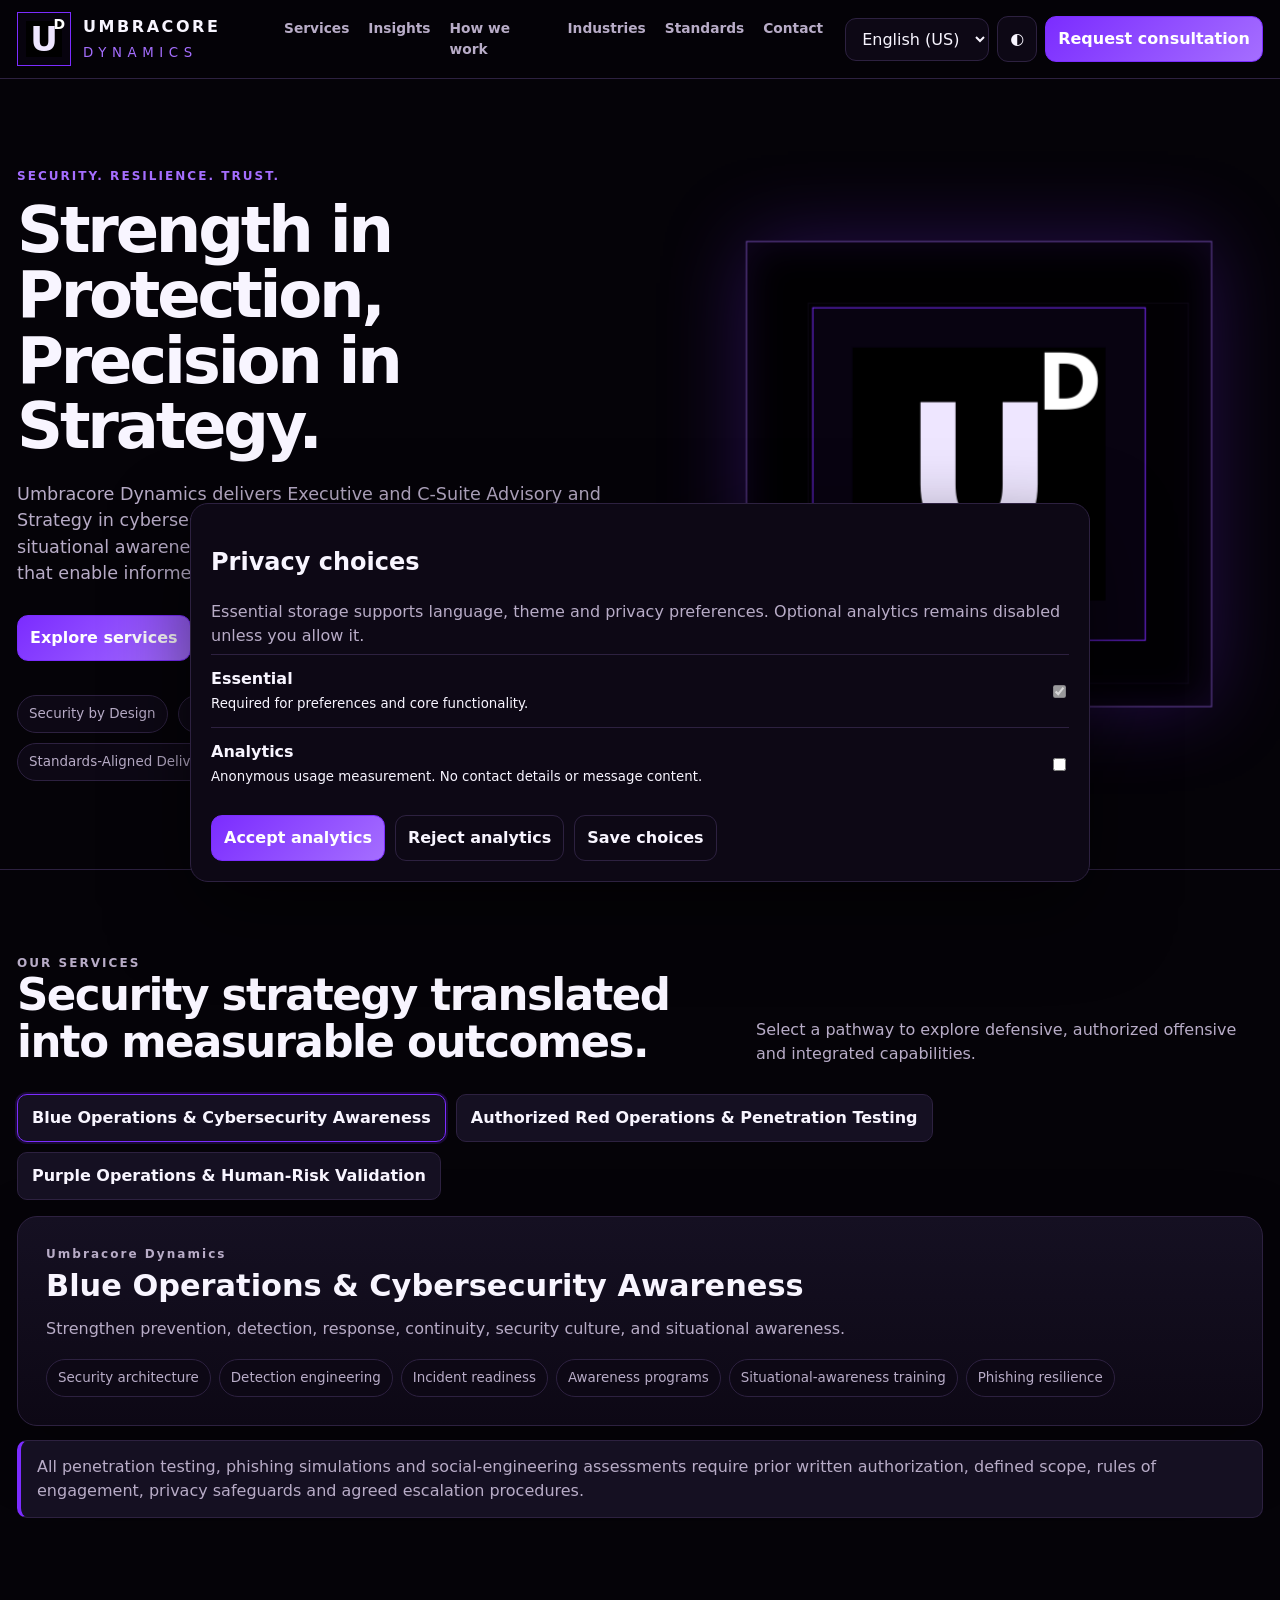
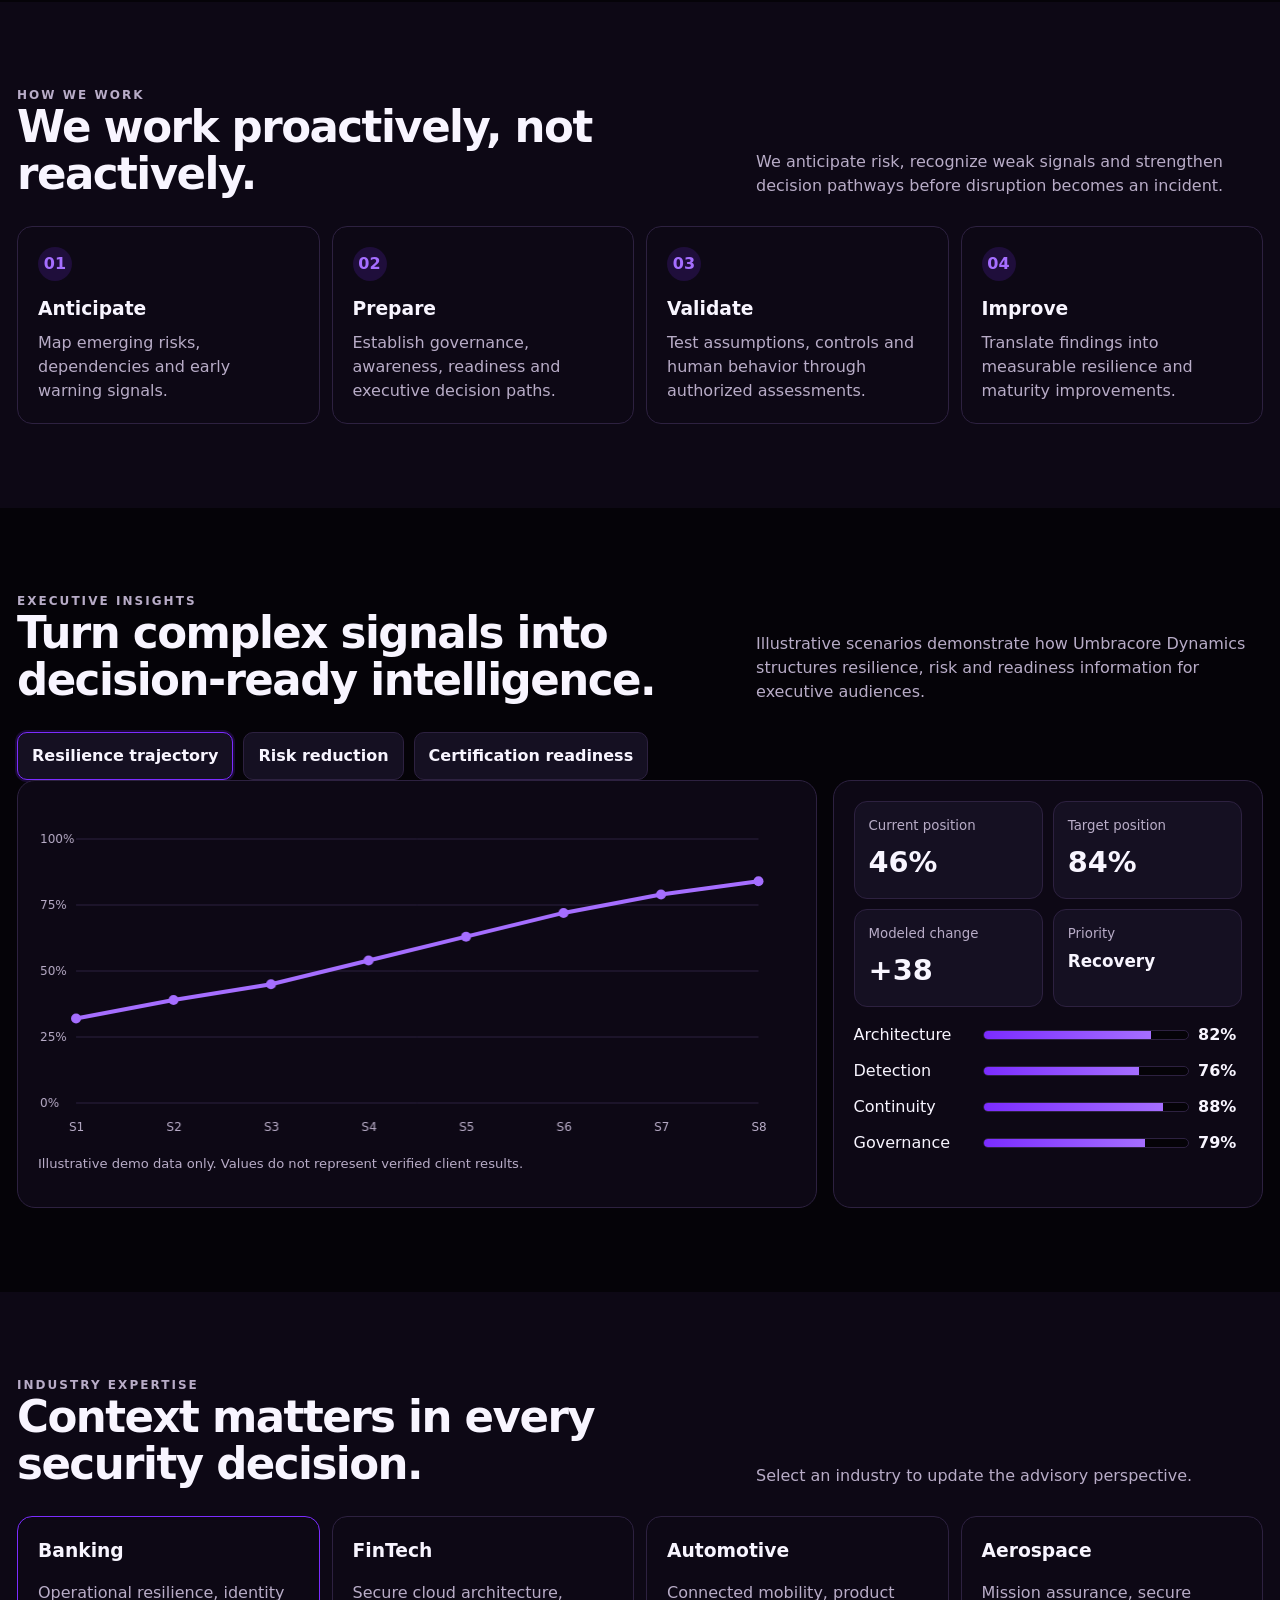
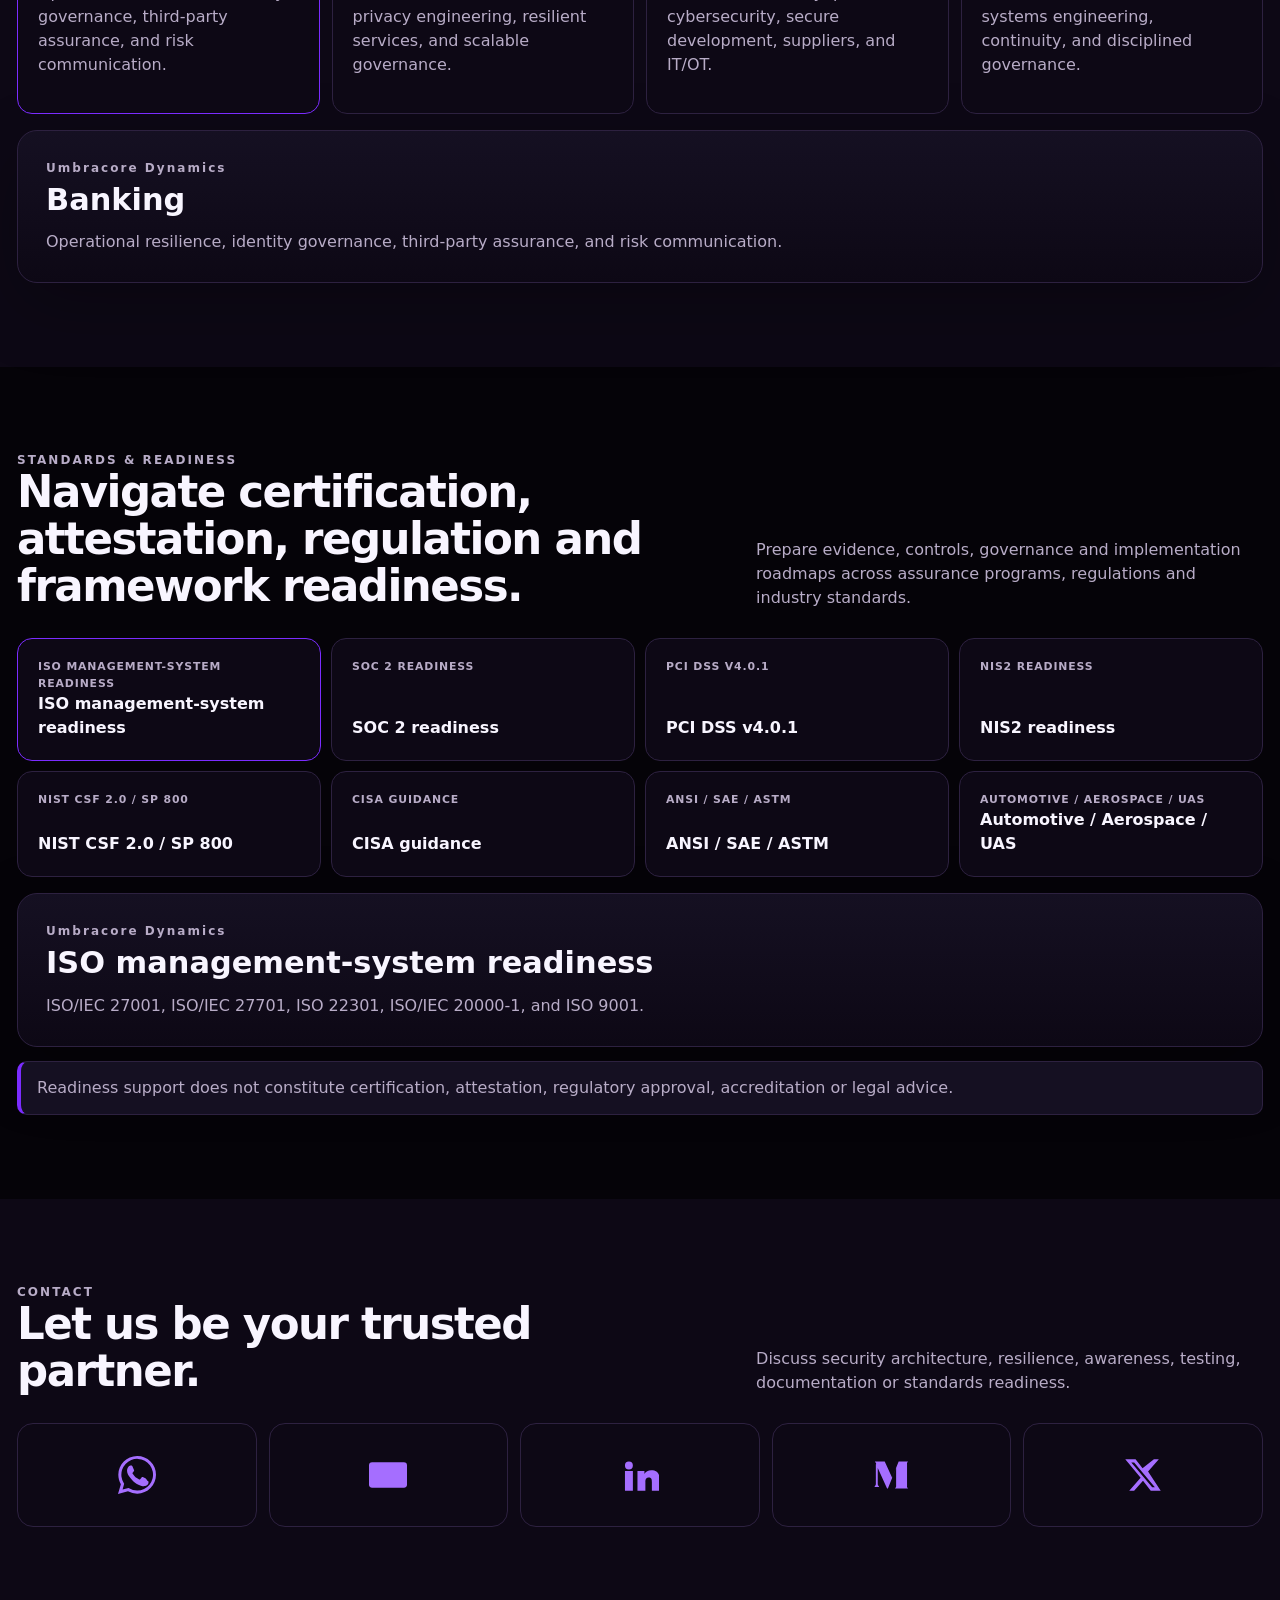
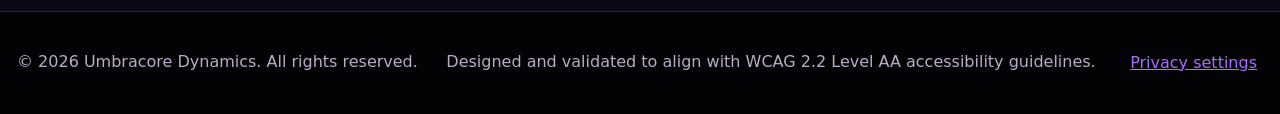
==== commit a8b8d917: "Enforce complete localization and persistent binary themes" ====
--- a/index.html
+++ b/index.html
@@ -15,11 +15,11 @@
 @media(max-width:980px){nav{display:none}.heroGrid,.head,.insights{grid-template-columns:1fr}.methods,.grid4,.standards{grid-template-columns:repeat(2,1fr)}.contactGrid{grid-template-columns:repeat(5,1fr)}}
 @media(max-width:620px){.shell{width:min(100% - 24px,1360px)}.brand div{display:none}.actions .primary{display:none}.hero{min-height:auto}.heroGrid{padding:58px 0}.visual{min-height:360px}.methods,.grid4,.standards,.kpis{grid-template-columns:1fr}.contactGrid{grid-template-columns:repeat(5,1fr);gap:8px}.contactIcon{min-height:74px}.contactIcon svg{width:28px;height:28px}.rain{opacity:.58}}
 @media(prefers-reduced-motion:reduce){.rain{display:none}.tilt{transform:none!important;transition:none!important}}
-</style>
+html[data-theme="light"] .rain{opacity:.72;mix-blend-mode:multiply}html[data-theme="dark"] .rain{opacity:.88;mix-blend-mode:screen}</style>
 </head>
 <body>
 <a class="skip" href="#main">Skip to content</a>
-<header><div class="shell nav"><a class="brand" href="#home" aria-label="Umbracore Dynamics home"><span class="mark" aria-hidden="true"></span><div><strong>UMBRACORE</strong><small>DYNAMICS</small></div></a><nav><a href="#services" data-t="navServices">Services</a><a href="#how" data-t="navHow">How we work</a><a href="#insights" data-t="navInsights">Insights</a><a href="#industries" data-t="navIndustries">Industries</a><a href="#standards" data-t="navStandards">Standards</a><a href="#contact" data-t="navContact">Contact</a></nav><div class="actions"><select id="lang" class="ctrl" aria-label="Language"><option value="en-US">English (US)</option><option value="es-419">Español</option><option value="fr-FR">Français</option><option value="de-DE">Deutsch</option><option value="pt-BR">Português</option></select><button id="rainToggle" class="ctrl" aria-label="Toggle binary background">01</button><button id="theme" class="ctrl" aria-label="Toggle color theme">◐</button><a class="btn primary" href="#contact" data-t="consult">Request consultation</a></div></div></header>
+<header><div class="shell nav"><a class="brand" href="#home" aria-label="Umbracore Dynamics home"><span class="mark" aria-hidden="true"></span><div><strong>UMBRACORE</strong><small>DYNAMICS</small></div></a><nav><a href="#services" data-t="navServices">Services</a><a href="#how" data-t="navHow">How we work</a><a href="#insights" data-t="navInsights">Insights</a><a href="#industries" data-t="navIndustries">Industries</a><a href="#standards" data-t="navStandards">Standards</a><a href="#contact" data-t="navContact">Contact</a></nav><div class="actions"><select id="lang" class="ctrl" aria-label="Language"><option value="en-US">English (US)</option><option value="es-419">Español</option><option value="fr-FR">Français</option><option value="de-DE">Deutsch</option><option value="pt-BR">Português</option></select><button id="theme" class="ctrl" aria-label="Toggle color theme">◐</button><a class="btn primary" href="#contact" data-t="consult">Request consultation</a></div></div></header>
 <main id="main">
 <section class="hero" id="home"><canvas id="rain" class="rain" aria-hidden="true"></canvas><div class="shell heroGrid"><div><p class="eyebrow" data-t="heroEyebrow">SECURITY. RESILIENCE. TRUST.</p><h1 data-t="heroTitle">Strength in Protection,<br>Precision in Strategy.</h1><p class="lead" data-t="heroLead">Umbracore Dynamics delivers Executive and C-Suite Advisory and Strategy in cybersecurity, risk management, posture resilience, situational awareness, and authorized security assessment services that enable informed decisions and ensure corporate maturity level.</p><div class="heroBtns"><a class="btn primary" href="#services" data-t="explore">Explore services</a><a class="btn" href="#contact" data-t="expert">Talk to an expert</a></div><div class="trust"><span data-t="trust1">Security by Design</span><span data-t="trust2">Privacy by Default</span><span data-t="trust3">Resilience by Architecture</span><span data-t="trust4">Standards-Aligned Delivery</span></div></div><div class="visual"><div class="tilt" id="tilt" tabindex="0" aria-label="Interactive Umbracore Dynamics logo"><div class="depth"></div><div class="logoStage"><span class="mark" aria-hidden="true"></span></div></div></div></div></section>
 <section class="section" id="services"><div class="shell"><div class="head"><div><p class="eyebrow" data-t="servicesEyebrow">OUR SERVICES</p><h2 data-t="servicesTitle">Security strategy translated into measurable outcomes.</h2></div><p data-t="servicesIntro">Select a pathway to explore defensive, authorized offensive and integrated capabilities.</p></div><div class="tabs"><button class="tab active" data-service="blue">Blue Operations</button><button class="tab" data-service="red">Red Operations</button><button class="tab" data-service="purple">Purple Operations</button></div><article class="panel" id="servicePanel"></article><div class="notice" data-t="authorization">All penetration testing, phishing simulations and social-engineering assessments require prior written authorization, defined scope, rules of engagement, privacy safeguards and agreed escalation procedures.</div></div></section>
@@ -37,7 +37,27 @@
 const S={resilience:{v:[32,39,45,54,63,72,79,84],c:46,t:84,d:'+38',p:'Recovery',b:[['Architecture',82],['Detection',76],['Continuity',88],['Governance',79]]},risk:{v:[78,72,66,59,53,47,42,36],c:78,t:36,d:'-42',p:'Identity',b:[['Threat modeling',84],['Access control',81],['Third-party risk',74],['Response',86]]},readiness:{v:[28,35,44,52,61,68,77,89],c:28,t:89,d:'+61',p:'Evidence',b:[['Governance',83],['Risk treatment',77],['Documentation',91],['Internal audit',72]]}};
 const q=s=>document.querySelector(s),qa=s=>[...document.querySelectorAll(s)];function panel(el,x){el.innerHTML=`<p class="eyebrow">Umbracore Dynamics</p><h3>${x.title}</h3><p>${x.desc}</p>${x.items?`<div class="pills">${x.items.map(i=>`<span class="pill">${i}</span>`).join('')}</div>`:''}`}function applyLang(){let l=q('#lang').value,d=T[l]||T['en-US'];document.documentElement.lang=l;localStorage.setItem('ud-language',l);qa('[data-t]').forEach(e=>{if(d[e.dataset.t])e.innerHTML=d[e.dataset.t]})}q('#lang').value=localStorage.getItem('ud-language')||'en-US';q('#lang').onchange=applyLang;q('#theme').onclick=()=>{document.documentElement.dataset.theme=document.documentElement.dataset.theme==='dark'?'light':'dark';localStorage.setItem('ud-theme',document.documentElement.dataset.theme)};document.documentElement.dataset.theme=localStorage.getItem('ud-theme')||'dark';panel(q('#servicePanel'),D.services.blue);panel(q('#industryPanel'),D.industries.banking);panel(q('#standardPanel'),D.standards.iso);qa('[data-service]').forEach(b=>b.onclick=()=>{qa('[data-service]').forEach(x=>x.classList.remove('active'));b.classList.add('active');panel(q('#servicePanel'),D.services[b.dataset.service])});qa('[data-industry]').forEach(b=>b.onclick=()=>{qa('[data-industry]').forEach(x=>x.classList.remove('active'));b.classList.add('active');panel(q('#industryPanel'),D.industries[b.dataset.industry])});qa('[data-standard]').forEach(b=>b.onclick=()=>{qa('[data-standard]').forEach(x=>x.classList.remove('active'));b.classList.add('active');panel(q('#standardPanel'),D.standards[b.dataset.standard])});
 const cv=q('#chart'),cx=cv.getContext('2d');let scenario='resilience';function draw(){let r=cv.getBoundingClientRect(),dpr=devicePixelRatio||1;cv.width=r.width*dpr;cv.height=r.height*dpr;cx.setTransform(dpr,0,0,dpr,0,0);let w=r.width,h=r.height,p=38,s=S[scenario],st=getComputedStyle(document.documentElement),line=st.getPropertyValue('--line'),purple=st.getPropertyValue('--p2'),muted=st.getPropertyValue('--muted');cx.clearRect(0,0,w,h);cx.strokeStyle=line;cx.fillStyle=muted;cx.font='12px system-ui';for(let i=0;i<5;i++){let y=p+(h-2*p)*i/4;cx.beginPath();cx.moveTo(p,y);cx.lineTo(w-p,y);cx.stroke();cx.fillText(100-i*25+'%',2,y+4)}let pts=s.v.map((v,i)=>[p+(w-2*p)*i/(s.v.length-1),h-p-(h-2*p)*v/100]);cx.beginPath();pts.forEach((a,i)=>i?cx.lineTo(...a):cx.moveTo(...a));cx.strokeStyle=purple;cx.lineWidth=4;cx.stroke();pts.forEach((a,i)=>{cx.beginPath();cx.arc(...a,5,0,Math.PI*2);cx.fillStyle=purple;cx.fill();cx.fillStyle=muted;cx.fillText('S'+(i+1),a[0]-7,h-10)});q('#current').textContent=s.c+'%';q('#target').textContent=s.t+'%';q('#change').textContent=s.d;q('#priority').textContent=s.p;q('#bars').innerHTML=s.b.map(x=>`<div class="barrow"><span>${x[0]}</span><div class="bar"><i style="width:${x[1]}%"></i></div><strong>${x[1]}%</strong></div>`).join('')}qa('[data-scenario]').forEach(b=>b.onclick=()=>{qa('[data-scenario]').forEach(x=>x.classList.remove('active'));b.classList.add('active');scenario=b.dataset.scenario;draw()});addEventListener('resize',draw);draw();
-const rain=q('#rain'),rc=rain.getContext('2d');let drops=[];function rr(){let r=rain.getBoundingClientRect(),dpr=Math.min(devicePixelRatio||1,2);rain.width=r.width*dpr;rain.height=r.height*dpr;rc.setTransform(dpr,0,0,dpr,0,0);drops=Array.from({length:Math.ceil(r.width/17)},(_,i)=>({x:i*17,y:-Math.random()*r.height,s:1+Math.random()*2.5,a:.35+Math.random()*.55,n:14+Math.random()*20}))}function anim(){if(matchMedia('(prefers-reduced-motion: reduce)').matches)return;let w=rain.clientWidth,h=rain.clientHeight;rc.fillStyle='rgba(5,3,8,.1)';rc.fillRect(0,0,w,h);rc.font='800 18px monospace';rc.textAlign='center';drops.forEach((d,k)=>{for(let i=0;i<d.n;i++){let y=d.y-i*21;if(y<0||y>h)continue;let a=d.a*(1-i/d.n);rc.shadowBlur=i?8:18;rc.shadowColor='#a56eff';rc.fillStyle=`rgba(160,80,255,${a})`;rc.fillText((k+i+Math.floor(performance.now()/260))%2?'1':'0',d.x,y)}d.y+=d.s*12;if(d.y-d.n*21>h)d.y=-Math.random()*h*.5});requestAnimationFrame(anim)}rr();addEventListener('resize',rr);anim();q('#rainToggle').onclick=()=>rain.style.display=rain.style.display==='none'?'block':'none';const tilt=q('#tilt');tilt.onpointermove=e=>{let r=tilt.getBoundingClientRect(),x=(e.clientX-r.left)/r.width-.5,y=(e.clientY-r.top)/r.height-.5;tilt.style.transform=`rotateX(${-y*18}deg) rotateY(${x*18}deg)`};tilt.onpointerleave=()=>tilt.style.transform='';
+const rain=q('#rain'),rc=rain.getContext('2d');let drops=[];function rr(){let r=rain.getBoundingClientRect(),dpr=Math.min(devicePixelRatio||1,2);rain.width=r.width*dpr;rain.height=r.height*dpr;rc.setTransform(dpr,0,0,dpr,0,0);drops=Array.from({length:Math.ceil(r.width/17)},(_,i)=>({x:i*17,y:-Math.random()*r.height,s:1+Math.random()*2.5,a:.35+Math.random()*.55,n:14+Math.random()*20}))}function anim(){if(matchMedia('(prefers-reduced-motion: reduce)').matches)return;let w=rain.clientWidth,h=rain.clientHeight;rc.fillStyle='rgba(5,3,8,.1)';rc.fillRect(0,0,w,h);rc.font='800 18px monospace';rc.textAlign='center';drops.forEach((d,k)=>{for(let i=0;i<d.n;i++){let y=d.y-i*21;if(y<0||y>h)continue;let a=d.a*(1-i/d.n);rc.shadowBlur=i?8:18;const light=document.documentElement.dataset.theme==='light';rc.shadowColor=light?'rgba(70,35,145,.9)':'rgba(165,110,255,.9)';rc.fillStyle=light?`rgba(62,35,136,${Math.min(.82,a)})`:`rgba(160,80,255,${a})`;rc.fillText((k+i+Math.floor(performance.now()/260))%2?'1':'0',d.x,y)}d.y+=d.s*12;if(d.y-d.n*21>h)d.y=-Math.random()*h*.5});requestAnimationFrame(anim)}rr();addEventListener('resize',rr);anim();const tilt=q('#tilt');tilt.onpointermove=e=>{let r=tilt.getBoundingClientRect(),x=(e.clientX-r.left)/r.width-.5,y=(e.clientY-r.top)/r.height-.5;tilt.style.transform=`rotateX(${-y*18}deg) rotateY(${x*18}deg)`};tilt.onpointerleave=()=>tilt.style.transform='';
 const consent=q('#consent'),choice=q('#analyticsChoice');function openConsent(){let saved=localStorage.getItem('ud-consent');choice.checked=saved==='analytics';consent.hidden=false}function saveConsent(value){localStorage.setItem('ud-consent',value);consent.hidden=true;if(value==='analytics')enableAnalytics()}function enableAnalytics(){if(window.__udAnalyticsLoaded)return;window.__udAnalyticsLoaded=true;window.dataLayer=window.dataLayer||[];window.gtag=function(){dataLayer.push(arguments)};gtag('consent','default',{analytics_storage:'granted',ad_storage:'denied',ad_user_data:'denied',ad_personalization:'denied'});/* Add a valid GA4 Measurement ID before loading analytics. Contact details and message content must never be sent. */}q('#acceptAll').onclick=()=>saveConsent('analytics');q('#rejectAll').onclick=()=>saveConsent('essential');q('#saveChoice').onclick=()=>saveConsent(choice.checked?'analytics':'essential');q('#privacySettings').onclick=openConsent;let savedConsent=localStorage.getItem('ud-consent');if(!savedConsent)openConsent();else if(savedConsent==='analytics')enableAnalytics();applyLang();
 </script>
+
+<script id="ud-language-policy">
+(()=>{
+const SUPPORTED=['en-US','es-419','fr-FR','de-DE','pt-BR'];
+const deviceLocale=()=>{const x=((navigator.languages&&navigator.languages[0])||navigator.language||'en-US').toLowerCase();if(x.startsWith('es'))return'es-419';if(x.startsWith('fr'))return'fr-FR';if(x.startsWith('de'))return'de-DE';if(x.startsWith('pt'))return'pt-BR';return'en-US'};
+const saved=localStorage.getItem('ud_language');let locale=SUPPORTED.includes(saved)?saved:deviceLocale();
+const I={
+'en-US':{nav:['Services','Insights','How we work','Industries','Standards','Contact'],hero:['SECURITY. RESILIENCE. TRUST.','Strength in Protection,<br>Precision in Strategy.','Umbracore Dynamics delivers executive and C-suite advisory and strategy across cybersecurity, risk management, resilience posture, situational awareness, and authorized security assessments—enabling informed decisions and advancing corporate maturity.'],work:['HOW WE WORK','We work proactively, not reactively.','We anticipate risk, identify early signals, and build strategic resilience before disruption becomes an incident.'],services:[['Blue Operations & Cybersecurity Awareness','Strengthen prevention, detection, response, continuity, security culture, and situational awareness.',['Security architecture','Detection engineering','Incident readiness','Awareness programs','Situational-awareness training','Phishing resilience']],['Authorized Red Operations & Penetration Testing','Evaluate technical and human controls through authorized, scoped, and privacy-aware assessments.',['Penetration testing','Web and API assessments','Network and cloud assessments','Internal social engineering','Authorized phishing simulations','Rules of engagement']],['Purple Operations & Human-Risk Validation','Connect offensive findings, defensive controls, awareness outcomes, and organizational behavior.',['Detection tuning','MITRE ATT&CK mapping','Tabletop exercises','Awareness effectiveness','Human-risk analysis','Continuous validation']]],industries:[['Banking','Operational resilience, identity governance, third-party assurance, and risk communication.'],['FinTech','Secure cloud architecture, privacy engineering, resilient services, and scalable governance.'],['Automotive','Connected mobility, product cybersecurity, secure development, suppliers, and IT/OT.'],['Aerospace','Mission assurance, secure systems engineering, continuity, and disciplined governance.']],standards:[['ISO management-system readiness','ISO/IEC 27001, ISO/IEC 27701, ISO 22301, ISO/IEC 20000-1, and ISO 9001.'],['SOC 2 readiness','Scope, controls, evidence, and operating practices for independent examination.'],['PCI DSS v4.0.1','Cardholder-data scope, responsibilities, evidence, and remediation.'],['NIS2 readiness','Governance, cyber-risk measures, supply chain, continuity, and incident reporting.'],['NIST CSF 2.0 / SP 800','Profiles, controls, target outcomes, and improvement roadmaps.'],['CISA guidance','Cross-Sector Cybersecurity Performance Goals and applicable guidance.'],['ANSI / SAE / ASTM','Engineering, safety, quality, testing, and conformity standards.'],['Automotive / Aerospace / UAS','Applicability and evidence for product security and mission assurance.']]},
+'es-419':{nav:['Servicios','Perspectivas','Cómo trabajamos','Industrias','Estándares','Contacto'],hero:['SEGURIDAD. RESILIENCIA. CONFIANZA.','Fortaleza en la Protección,<br>Precisión en la Estrategia.','Umbracore Dynamics ofrece asesoría y estrategia para ejecutivos y alta dirección en ciberseguridad, gestión de riesgos, postura de resiliencia, conciencia situacional y evaluaciones de seguridad autorizadas, facilitando decisiones informadas y fortaleciendo la madurez corporativa.'],work:['CÓMO TRABAJAMOS','Trabajamos de manera proactiva, no reactiva.','Anticipamos riesgos, identificamos señales tempranas y construimos resiliencia estratégica antes de que una disrupción se convierta en incidente.'],services:[['Operaciones defensivas y concientización','Fortalezca prevención, detección, respuesta, continuidad, cultura de seguridad y conciencia situacional.',['Arquitectura de seguridad','Ingeniería de detección','Preparación para incidentes','Programas de concientización','Capacitación situacional','Resiliencia ante phishing']],['Operaciones ofensivas autorizadas y pruebas de penetración','Evalúe controles técnicos y humanos mediante evaluaciones autorizadas, delimitadas y respetuosas de la privacidad.',['Pruebas de penetración','Evaluaciones web y API','Redes y nube','Ingeniería social interna','Simulaciones autorizadas','Reglas de compromiso']],['Operaciones integradas y validación del riesgo humano','Conecte hallazgos ofensivos, controles defensivos, concientización y comportamiento organizacional.',['Ajuste de detecciones','Mapeo MITRE ATT&CK','Ejercicios de mesa','Efectividad de concientización','Riesgo humano','Validación continua']]],industries:[['Banca','Resiliencia operativa, identidades, terceros y comunicación de riesgos.'],['FinTech','Nube segura, privacidad, servicios resilientes y gobernanza escalable.'],['Automotriz','Movilidad conectada, seguridad de producto, proveedores y TI/TO.'],['Aeroespacial','Aseguramiento de misión, sistemas seguros, continuidad y gobernanza.']],standards:[['Preparación de sistemas ISO','ISO/IEC 27001, ISO/IEC 27701, ISO 22301, ISO/IEC 20000-1 e ISO 9001.'],['Preparación SOC 2','Alcance, controles, evidencia y prácticas operativas.'],['PCI DSS v4.0.1','Alcance de datos de tarjetas, responsabilidades, evidencia y remediación.'],['Preparación NIS2','Gobernanza, riesgo cibernético, cadena de suministro, continuidad y reportes.'],['NIST CSF 2.0 / SP 800','Perfiles, controles, resultados objetivo y hojas de ruta.'],['Directrices CISA','Objetivos de desempeño y orientación aplicable.'],['ANSI / SAE / ASTM','Normas de ingeniería, seguridad, calidad, pruebas y conformidad.'],['Automotriz / Aeroespacial / UAS','Aplicabilidad y evidencia para seguridad de producto y misión.']]},
+'fr-FR':{nav:['Services','Analyses','Notre méthode','Secteurs','Normes','Contact'],hero:['SÉCURITÉ. RÉSILIENCE. CONFIANCE.','Force dans la Protection,<br>Précision dans la Stratégie.','Umbracore Dynamics fournit des services de conseil et de stratégie aux dirigeants et aux comités exécutifs dans les domaines de la cybersécurité, de la gestion des risques, de la posture de résilience, de la conscience situationnelle et des évaluations de sécurité autorisées, afin de soutenir des décisions éclairées et de renforcer la maturité de l’entreprise.'],work:['NOTRE MÉTHODE','Nous travaillons de manière proactive, et non réactive.','Nous anticipons les risques, détectons les signaux faibles et construisons une résilience stratégique avant qu’une perturbation ne devienne un incident.'],services:[['Opérations défensives et sensibilisation','Renforcez la prévention, la détection, la réponse, la continuité, la culture de sécurité et la conscience situationnelle.',['Architecture de sécurité','Ingénierie de détection','Préparation aux incidents','Programmes de sensibilisation','Formation situationnelle','Résilience au phishing']],['Opérations offensives autorisées et tests d’intrusion','Évaluez les contrôles techniques et humains au moyen d’évaluations autorisées, délimitées et respectueuses de la vie privée.',['Tests d’intrusion','Évaluations web et API','Réseau et cloud','Ingénierie sociale interne','Simulations autorisées','Règles d’engagement']],['Opérations intégrées et validation du risque humain','Reliez les constats offensifs, les contrôles défensifs, la sensibilisation et les comportements organisationnels.',['Ajustement des détections','Cartographie MITRE ATT&CK','Exercices sur table','Efficacité de la sensibilisation','Risque humain','Validation continue']]],industries:[['Banque','Résilience opérationnelle, identités, tiers et communication du risque.'],['FinTech','Cloud sécurisé, confidentialité, services résilients et gouvernance évolutive.'],['Automobile','Mobilité connectée, sécurité produit, fournisseurs et IT/OT.'],['Aérospatial','Assurance de mission, systèmes sécurisés, continuité et gouvernance.']],standards:[['Préparation des systèmes ISO','ISO/IEC 27001, ISO/IEC 27701, ISO 22301, ISO/IEC 20000-1 et ISO 9001.'],['Préparation SOC 2','Périmètre, contrôles, preuves et pratiques opérationnelles.'],['PCI DSS v4.0.1','Périmètre des données de cartes, responsabilités, preuves et remédiation.'],['Préparation NIS2','Gouvernance, risque cyber, chaîne d’approvisionnement, continuité et notification.'],['NIST CSF 2.0 / SP 800','Profils, contrôles, résultats cibles et feuilles de route.'],['Lignes directrices CISA','Objectifs de performance et orientations applicables.'],['ANSI / SAE / ASTM','Normes d’ingénierie, sécurité, qualité, essais et conformité.'],['Automobile / Aérospatial / UAS','Applicabilité et preuves pour la sécurité produit et l’assurance de mission.']]},
+'de-DE':{nav:['Leistungen','Einblicke','Unsere Arbeitsweise','Branchen','Standards','Kontakt'],hero:['SICHERHEIT. RESILIENZ. VERTRAUEN.','Stärke im Schutz,<br>Präzision in der Strategie.','Umbracore Dynamics bietet Beratung und Strategie für Führungskräfte und die C-Suite in den Bereichen Cybersicherheit, Risikomanagement, Resilienzposition, Lagebewusstsein und autorisierte Sicherheitsbewertungen, um fundierte Entscheidungen zu ermöglichen und den Reifegrad des Unternehmens zu stärken.'],work:['UNSERE ARBEITSWEISE','Wir arbeiten proaktiv, nicht reaktiv.','Wir antizipieren Risiken, erkennen frühe Signale und bauen strategische Resilienz auf, bevor aus einer Störung ein Vorfall wird.'],services:[['Defensive Operationen und Awareness','Stärken Sie Prävention, Erkennung, Reaktion, Kontinuität, Sicherheitskultur und Lagebewusstsein.',['Sicherheitsarchitektur','Detection Engineering','Vorbereitung auf Vorfälle','Awareness-Programme','Lagebewusstsein','Phishing-Resilienz']],['Autorisierte offensive Operationen und Penetrationstests','Bewerten Sie technische und menschliche Kontrollen durch autorisierte, klar abgegrenzte und datenschutzbewusste Prüfungen.',['Penetrationstests','Web- und API-Prüfungen','Netzwerk und Cloud','Internes Social Engineering','Autorisierte Simulationen','Einsatzregeln']],['Integrierte Operationen und Validierung menschlicher Risiken','Verknüpfen Sie offensive Erkenntnisse, defensive Kontrollen, Awareness und Organisationsverhalten.',['Detection Tuning','MITRE-ATT&CK-Zuordnung','Tabletop-Übungen','Awareness-Wirksamkeit','Menschliche Risiken','Fortlaufende Validierung']]],industries:[['Bankwesen','Operative Resilienz, Identitäten, Drittparteien und Risikokommunikation.'],['FinTech','Sichere Cloud, Datenschutz, resiliente Services und skalierbare Governance.'],['Automobil','Vernetzte Mobilität, Produktsicherheit, Lieferanten und IT/OT.'],['Luft- und Raumfahrt','Mission Assurance, sichere Systeme, Kontinuität und Governance.']],standards:[['ISO-Systembereitschaft','ISO/IEC 27001, ISO/IEC 27701, ISO 22301, ISO/IEC 20000-1 und ISO 9001.'],['SOC-2-Bereitschaft','Geltungsbereich, Kontrollen, Nachweise und Betriebspraktiken.'],['PCI DSS v4.0.1','Karteninhaberdaten, Verantwortlichkeiten, Nachweise und Maßnahmen.'],['NIS2-Bereitschaft','Governance, Cyberrisiko, Lieferkette, Kontinuität und Meldungen.'],['NIST CSF 2.0 / SP 800','Profile, Kontrollen, Zielergebnisse und Fahrpläne.'],['CISA-Leitlinien','Leistungsziele und anwendbare Orientierung.'],['ANSI / SAE / ASTM','Standards für Technik, Sicherheit, Qualität, Prüfung und Konformität.'],['Automobil / Luftfahrt / UAS','Anwendbarkeit und Nachweise für Produkt- und Missionssicherheit.']]},
+'pt-BR':{nav:['Serviços','Insights','Como trabalhamos','Setores','Normas','Contato'],hero:['SEGURANÇA. RESILIÊNCIA. CONFIANÇA.','Força na Proteção,<br>Precisão na Estratégia.','A Umbracore Dynamics oferece consultoria e estratégia para executivos e C-suite em cibersegurança, gestão de riscos, postura de resiliência, consciência situacional e avaliações de segurança autorizadas, permitindo decisões bem fundamentadas e fortalecendo a maturidade corporativa.'],work:['COMO TRABALHAMOS','Trabalhamos de forma proativa, não reativa.','Antecipamos riscos, identificamos sinais iniciais e construímos resiliência estratégica antes que uma interrupção se transforme em incidente.'],services:[['Operações defensivas e conscientização','Fortaleça prevenção, detecção, resposta, continuidade, cultura de segurança e consciência situacional.',['Arquitetura de segurança','Engenharia de detecção','Preparação para incidentes','Programas de conscientização','Treinamento situacional','Resiliência a phishing']],['Operações ofensivas autorizadas e testes de invasão','Avalie controles técnicos e humanos por meio de avaliações autorizadas, delimitadas e conscientes da privacidade.',['Testes de invasão','Avaliações web e de API','Rede e nuvem','Engenharia social interna','Simulações autorizadas','Regras de engajamento']],['Operações integradas e validação de risco humano','Conecte descobertas ofensivas, controles defensivos, conscientização e comportamento organizacional.',['Ajuste de detecções','Mapeamento MITRE ATT&CK','Exercícios de mesa','Eficácia da conscientização','Risco humano','Validação contínua']]],industries:[['Bancos','Resiliência operacional, identidades, terceiros e comunicação de riscos.'],['FinTech','Nuvem segura, privacidade, serviços resilientes e governança escalável.'],['Automotivo','Mobilidade conectada, segurança de produto, fornecedores e TI/TO.'],['Aeroespacial','Garantia de missão, sistemas seguros, continuidade e governança.']],standards:[['Prontidão de sistemas ISO','ISO/IEC 27001, ISO/IEC 27701, ISO 22301, ISO/IEC 20000-1 e ISO 9001.'],['Prontidão SOC 2','Escopo, controles, evidências e práticas operacionais.'],['PCI DSS v4.0.1','Dados de cartões, responsabilidades, evidências e remediação.'],['Prontidão NIS2','Governança, risco cibernético, cadeia de suprimentos, continuidade e notificações.'],['NIST CSF 2.0 / SP 800','Perfis, controles, resultados-alvo e roteiros.'],['Diretrizes CISA','Metas de desempenho e orientações aplicáveis.'],['ANSI / SAE / ASTM','Normas de engenharia, segurança, qualidade, testes e conformidade.'],['Automotivo / Aeroespacial / UAS','Aplicabilidade e evidências para segurança de produto e garantia de missão.']]}
+};
+function panel(el,a){if(!el||!a)return;el.innerHTML='<p class="eyebrow">Umbracore Dynamics</p><h3>'+a[0]+'</h3><p>'+a[1]+'</p>'+(a[2]?'<div class="pills">'+a[2].map(x=>'<span class="pill">'+x+'</span>').join('')+'</div>':'')}
+function apply(){const d=I[locale]||I['en-US'];document.documentElement.lang=locale;const sel=document.querySelector('#lang');if(sel)sel.value=locale;const nav=[...document.querySelectorAll('nav a')];nav.forEach((e,i)=>{if(d.nav[i])e.textContent=d.nav[i]});const hero=[document.querySelector('[data-k="heroEyebrow"]'),document.querySelector('[data-k="heroTitle"]'),document.querySelector('[data-k="heroLead"]')];hero.forEach((e,i)=>{if(e)e.innerHTML=d.hero[i]});const work=[document.querySelector('[data-k="workEyebrow"]'),document.querySelector('[data-k="workTitle"]'),document.querySelector('[data-k="workIntro"]')];work.forEach((e,i)=>{if(e)e.innerHTML=d.work[i]});const serviceButtons=[...document.querySelectorAll('[data-service]')];serviceButtons.forEach((b,i)=>{b.textContent=d.services[i][0]});let si=Math.max(0,serviceButtons.findIndex(x=>x.classList.contains('active')));panel(document.querySelector('#servicePanel'),d.services[si]);const industryButtons=[...document.querySelectorAll('[data-industry]')];industryButtons.forEach((b,i)=>{if(d.industries[i])b.innerHTML='<h3>'+d.industries[i][0]+'</h3><p>'+d.industries[i][1]+'</p>'});let ii=Math.max(0,industryButtons.findIndex(x=>x.classList.contains('active')));panel(document.querySelector('#industryPanel'),d.industries[ii]);const std=[...document.querySelectorAll('[data-standard]')];std.forEach((b,i)=>{if(d.standards[i])b.innerHTML='<small>'+d.standards[i][0]+'</small>'+d.standards[i][0]});let ti=Math.max(0,std.findIndex(x=>x.classList.contains('active')));panel(document.querySelector('#standardPanel'),d.standards[ti]);}
+const old=document.querySelector('#lang');if(old){const n=old.cloneNode(true);old.replaceWith(n);n.value=locale;n.addEventListener('change',e=>{locale=e.target.value;localStorage.setItem('ud_language',locale);apply()})}
+document.addEventListener('click',e=>{const s=e.target.closest('[data-service]');if(s)setTimeout(apply,0);const i=e.target.closest('[data-industry]');if(i)setTimeout(apply,0);const t=e.target.closest('[data-standard]');if(t)setTimeout(apply,0)});
+apply();
+})();
+</script>
 </body></html>
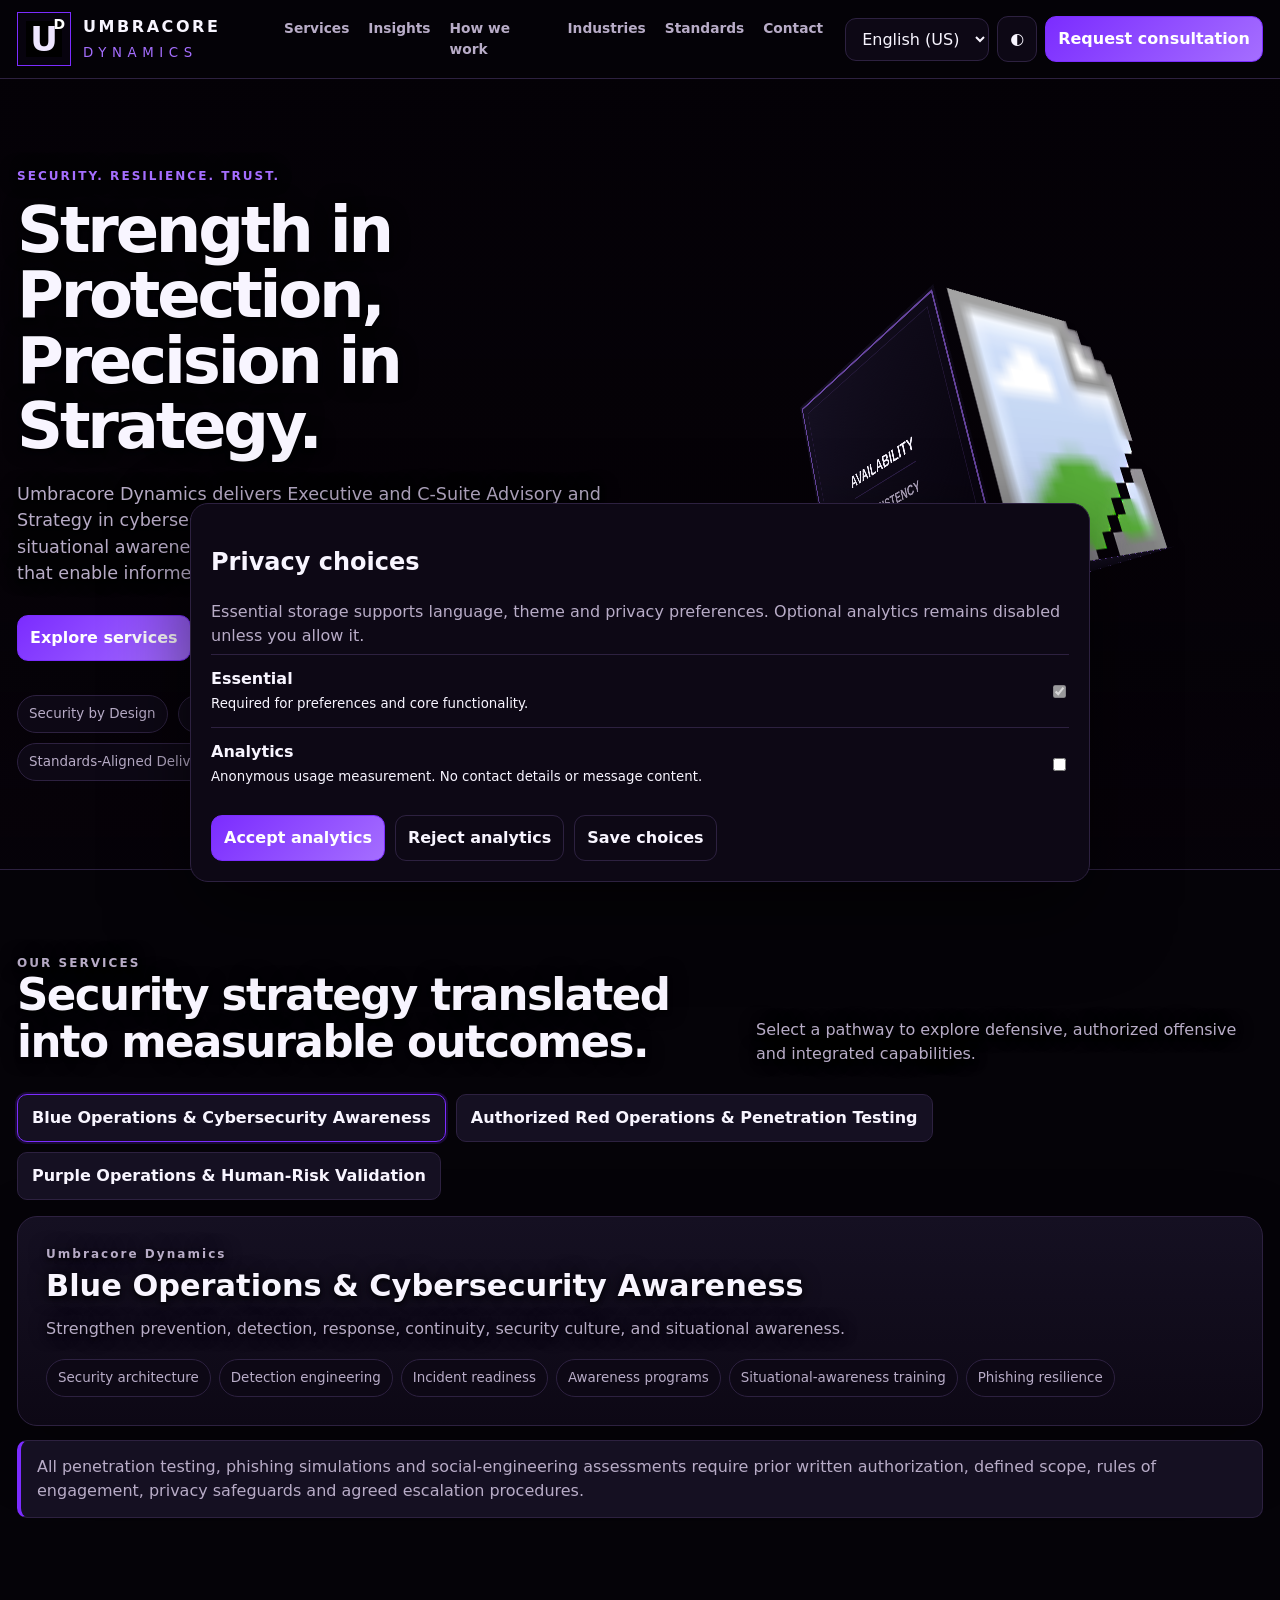
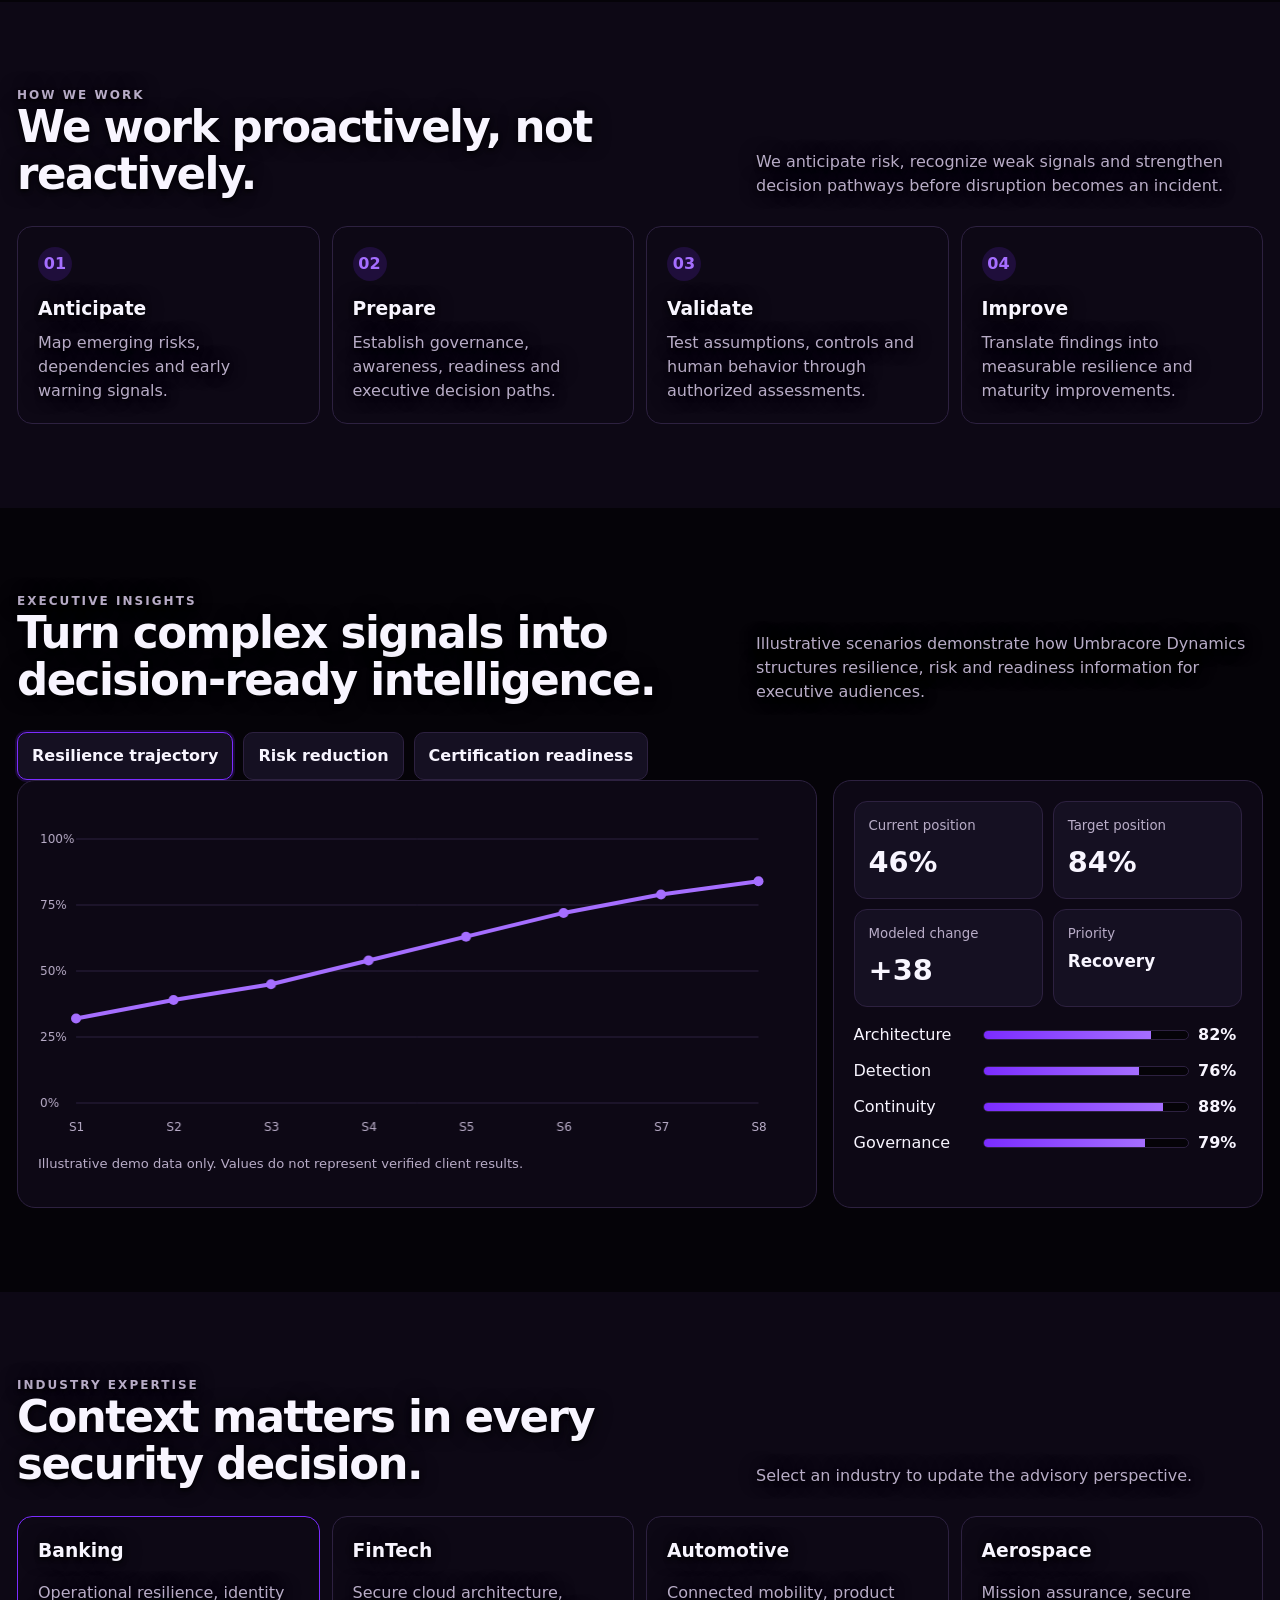
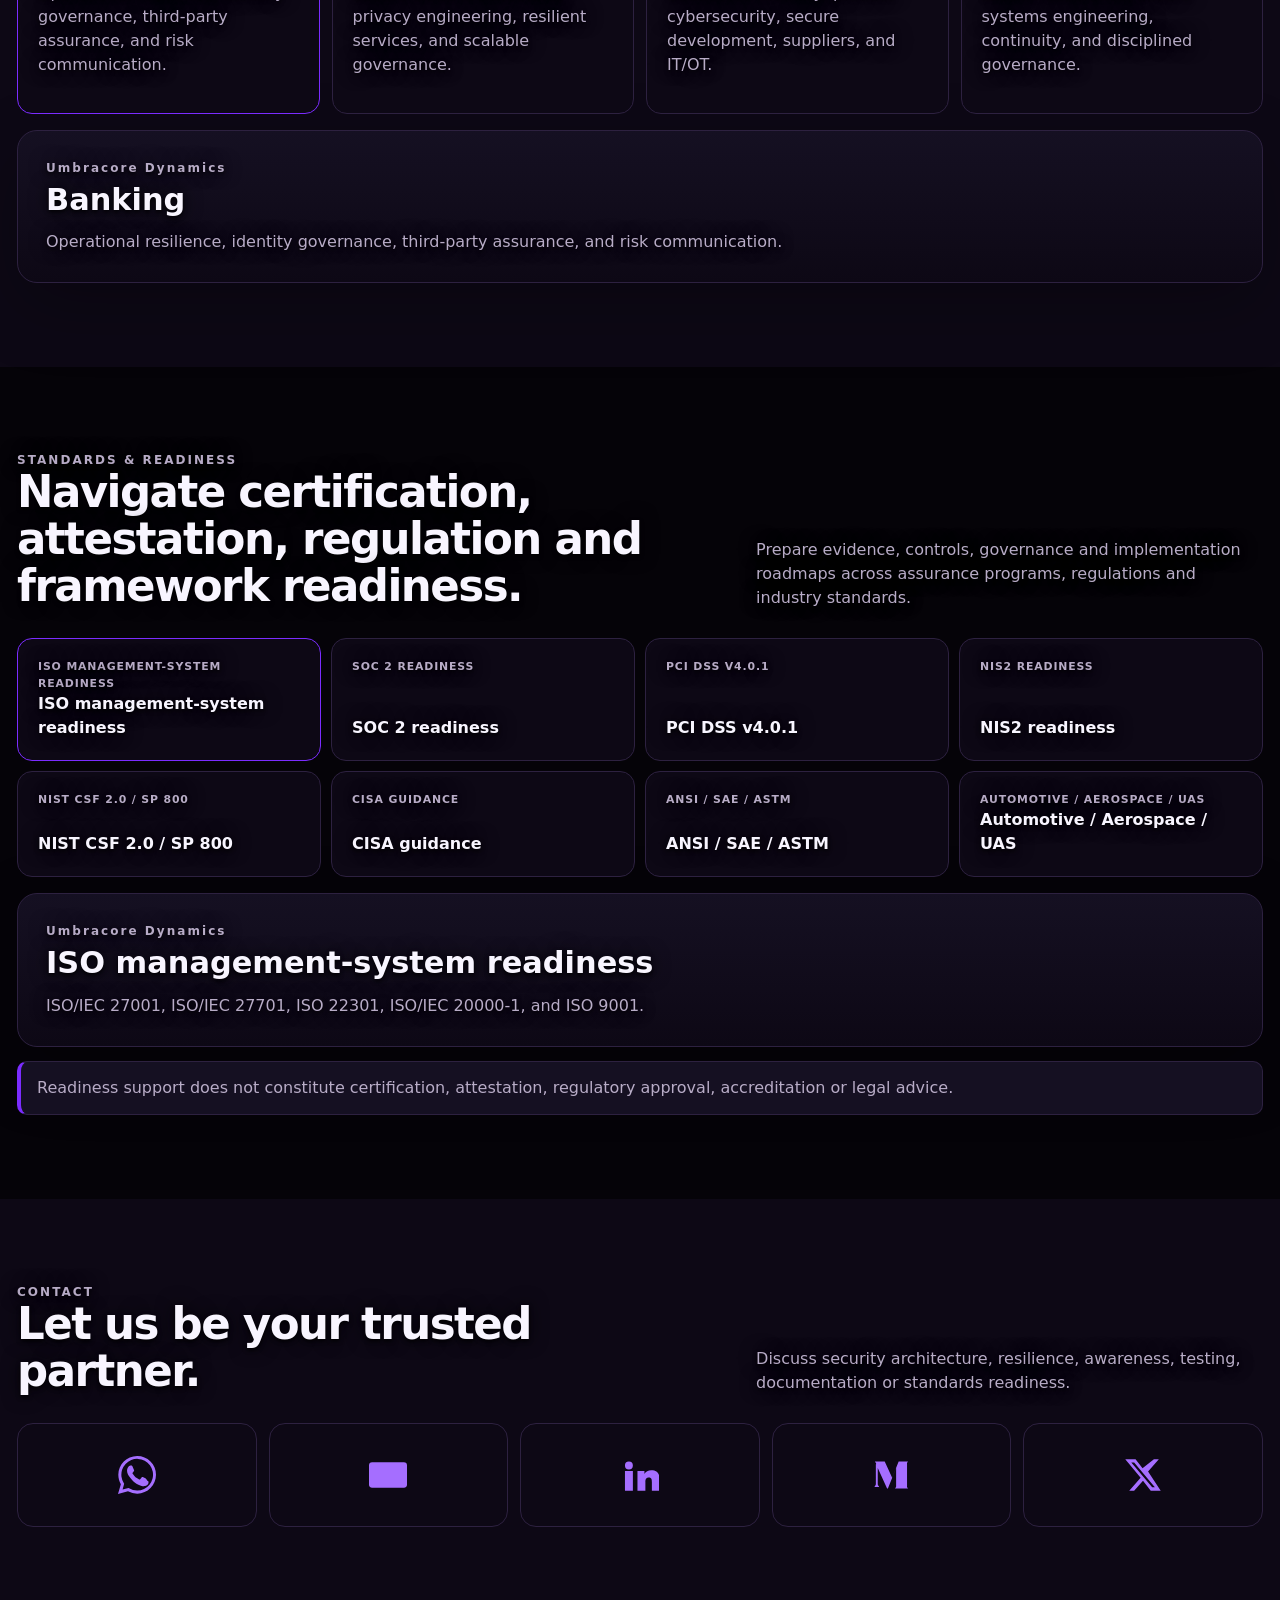
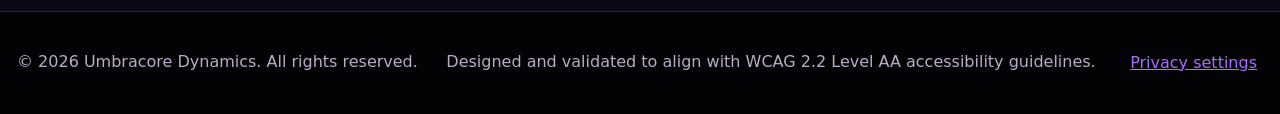
==== commit d1d606de: "Integrate interactive quantum cube and improve text visibility" ====
--- a/index.html
+++ b/index.html
@@ -15,13 +15,28 @@
 @media(max-width:980px){nav{display:none}.heroGrid,.head,.insights{grid-template-columns:1fr}.methods,.grid4,.standards{grid-template-columns:repeat(2,1fr)}.contactGrid{grid-template-columns:repeat(5,1fr)}}
 @media(max-width:620px){.shell{width:min(100% - 24px,1360px)}.brand div{display:none}.actions .primary{display:none}.hero{min-height:auto}.heroGrid{padding:58px 0}.visual{min-height:360px}.methods,.grid4,.standards,.kpis{grid-template-columns:1fr}.contactGrid{grid-template-columns:repeat(5,1fr);gap:8px}.contactIcon{min-height:74px}.contactIcon svg{width:28px;height:28px}.rain{opacity:.58}}
 @media(prefers-reduced-motion:reduce){.rain{display:none}.tilt{transform:none!important;transition:none!important}}
-html[data-theme="light"] .rain{opacity:.72;mix-blend-mode:multiply}html[data-theme="dark"] .rain{opacity:.88;mix-blend-mode:screen}</style>
+html[data-theme="light"] .rain{opacity:.72;mix-blend-mode:multiply}html[data-theme="dark"] .rain{opacity:.88;mix-blend-mode:screen}html[data-theme="light"] .rain{opacity:.72;mix-blend-mode:multiply}html[data-theme="dark"] .rain{opacity:.88;mix-blend-mode:screen}
+/* Umbracore quantum cube integration */
+.hero{isolation:isolate}
+#quantumRain{position:absolute;inset:0;width:100%;height:100%;z-index:1;pointer-events:none;mix-blend-mode:screen}
+.visual.quantum-ready{position:relative;min-height:500px;z-index:3}
+#quantumCube{display:block;width:100%;height:100%;min-height:500px;touch-action:none;cursor:grab;outline:none}
+#quantumCube:active{cursor:grabbing}
+#quantumCube:focus-visible{outline:3px solid var(--p2);outline-offset:5px;border-radius:18px}
+.cubeFallback{width:min(440px,88%);aspect-ratio:1;display:grid;place-items:center}
+.cubeFallback img{width:100%;height:100%;object-fit:contain}
+.hero h1,.hero .eyebrow,.hero .lead,.head h2,.head p,.panel h3,.panel p,.method h3,.method p,.industry h3,.industry p,.standard{ text-shadow:0 2px 4px rgba(0,0,0,.88),0 0 18px rgba(5,3,8,.8)}
+html[data-theme="light"] .hero h1,html[data-theme="light"] .hero .eyebrow,html[data-theme="light"] .hero .lead,html[data-theme="light"] .head h2,html[data-theme="light"] .head p,html[data-theme="light"] .panel h3,html[data-theme="light"] .panel p,html[data-theme="light"] .method h3,html[data-theme="light"] .method p,html[data-theme="light"] .industry h3,html[data-theme="light"] .industry p,html[data-theme="light"] .standard{text-shadow:0 1px 2px rgba(255,255,255,.95),0 0 12px rgba(255,255,255,.8)}
+@media(max-width:620px){.visual.quantum-ready,#quantumCube{min-height:370px}}
+@media(prefers-reduced-motion:reduce){#quantumRain{opacity:.45}}
+
+</style>
 </head>
 <body>
 <a class="skip" href="#main">Skip to content</a>
 <header><div class="shell nav"><a class="brand" href="#home" aria-label="Umbracore Dynamics home"><span class="mark" aria-hidden="true"></span><div><strong>UMBRACORE</strong><small>DYNAMICS</small></div></a><nav><a href="#services" data-t="navServices">Services</a><a href="#how" data-t="navHow">How we work</a><a href="#insights" data-t="navInsights">Insights</a><a href="#industries" data-t="navIndustries">Industries</a><a href="#standards" data-t="navStandards">Standards</a><a href="#contact" data-t="navContact">Contact</a></nav><div class="actions"><select id="lang" class="ctrl" aria-label="Language"><option value="en-US">English (US)</option><option value="es-419">Español</option><option value="fr-FR">Français</option><option value="de-DE">Deutsch</option><option value="pt-BR">Português</option></select><button id="theme" class="ctrl" aria-label="Toggle color theme">◐</button><a class="btn primary" href="#contact" data-t="consult">Request consultation</a></div></div></header>
 <main id="main">
-<section class="hero" id="home"><canvas id="rain" class="rain" aria-hidden="true"></canvas><div class="shell heroGrid"><div><p class="eyebrow" data-t="heroEyebrow">SECURITY. RESILIENCE. TRUST.</p><h1 data-t="heroTitle">Strength in Protection,<br>Precision in Strategy.</h1><p class="lead" data-t="heroLead">Umbracore Dynamics delivers Executive and C-Suite Advisory and Strategy in cybersecurity, risk management, posture resilience, situational awareness, and authorized security assessment services that enable informed decisions and ensure corporate maturity level.</p><div class="heroBtns"><a class="btn primary" href="#services" data-t="explore">Explore services</a><a class="btn" href="#contact" data-t="expert">Talk to an expert</a></div><div class="trust"><span data-t="trust1">Security by Design</span><span data-t="trust2">Privacy by Default</span><span data-t="trust3">Resilience by Architecture</span><span data-t="trust4">Standards-Aligned Delivery</span></div></div><div class="visual"><div class="tilt" id="tilt" tabindex="0" aria-label="Interactive Umbracore Dynamics logo"><div class="depth"></div><div class="logoStage"><span class="mark" aria-hidden="true"></span></div></div></div></div></section>
+<section class="hero" id="home"><canvas id="rain" class="rain" aria-hidden="true"></canvas><div class="shell heroGrid"><div><p class="eyebrow" data-t="heroEyebrow">SECURITY. RESILIENCE. TRUST.</p><h1 data-t="heroTitle">Strength in Protection,<br>Precision in Strategy.</h1><p class="lead" data-t="heroLead">Umbracore Dynamics delivers Executive and C-Suite Advisory and Strategy in cybersecurity, risk management, posture resilience, situational awareness, and authorized security assessment services that enable informed decisions and ensure corporate maturity level.</p><div class="heroBtns"><a class="btn primary" href="#services" data-t="explore">Explore services</a><a class="btn" href="#contact" data-t="expert">Talk to an expert</a></div><div class="trust"><span data-t="trust1">Security by Design</span><span data-t="trust2">Privacy by Default</span><span data-t="trust3">Resilience by Architecture</span><span data-t="trust4">Standards-Aligned Delivery</span></div></div><div class="visual quantum-ready"><div class="tilt" id="tilt" tabindex="0" aria-label="Interactive Umbracore Dynamics logo"><div class="depth"></div><div class="logoStage"><span class="mark" aria-hidden="true"></span></div></div></div></div></section>
 <section class="section" id="services"><div class="shell"><div class="head"><div><p class="eyebrow" data-t="servicesEyebrow">OUR SERVICES</p><h2 data-t="servicesTitle">Security strategy translated into measurable outcomes.</h2></div><p data-t="servicesIntro">Select a pathway to explore defensive, authorized offensive and integrated capabilities.</p></div><div class="tabs"><button class="tab active" data-service="blue">Blue Operations</button><button class="tab" data-service="red">Red Operations</button><button class="tab" data-service="purple">Purple Operations</button></div><article class="panel" id="servicePanel"></article><div class="notice" data-t="authorization">All penetration testing, phishing simulations and social-engineering assessments require prior written authorization, defined scope, rules of engagement, privacy safeguards and agreed escalation procedures.</div></div></section>
 <section class="section muted" id="how"><div class="shell"><div class="head"><div><p class="eyebrow" data-t="howEyebrow">HOW WE WORK</p><h2 data-t="howTitle">We work proactively, not reactively.</h2></div><p data-t="howIntro">We anticipate risk, recognize weak signals and strengthen decision pathways before disruption becomes an incident.</p></div><div class="methods"><article class="method"><b>01</b><h3 data-t="anticipate">Anticipate</h3><p data-t="anticipateText">Map emerging risks, dependencies and early warning signals.</p></article><article class="method"><b>02</b><h3 data-t="prepare">Prepare</h3><p data-t="prepareText">Establish governance, awareness, readiness and executive decision paths.</p></article><article class="method"><b>03</b><h3 data-t="validate">Validate</h3><p data-t="validateText">Test assumptions, controls and human behavior through authorized assessments.</p></article><article class="method"><b>04</b><h3 data-t="improve">Improve</h3><p data-t="improveText">Translate findings into measurable resilience and maturity improvements.</p></article></div></div></section>
 <section class="section" id="insights"><div class="shell"><div class="head"><div><p class="eyebrow" data-t="insightsEyebrow">EXECUTIVE INSIGHTS</p><h2 data-t="insightsTitle">Turn complex signals into decision-ready intelligence.</h2></div><p data-t="insightsIntro">Illustrative scenarios demonstrate how Umbracore Dynamics structures resilience, risk and readiness information for executive audiences.</p></div><div class="tabs"><button class="tab active" data-scenario="resilience">Resilience trajectory</button><button class="tab" data-scenario="risk">Risk reduction</button><button class="tab" data-scenario="readiness">Certification readiness</button></div><div class="insights"><div class="card"><div class="chartBox"><canvas id="chart" role="img" aria-label="Illustrative capability trend chart"></canvas></div><p style="color:var(--muted);font-size:.82rem" data-t="demo">Illustrative demo data only. Values do not represent verified client results.</p></div><div class="card"><div class="kpis"><div class="kpi"><small data-t="current">Current position</small><strong id="current">46%</strong></div><div class="kpi"><small data-t="target">Target position</small><strong id="target">84%</strong></div><div class="kpi"><small data-t="change">Modeled change</small><strong id="change">+38</strong></div><div class="kpi"><small data-t="priority">Priority</small><strong id="priority" style="font-size:1.05rem">Recovery</strong></div></div><div class="bars" id="bars"></div></div></div></div></section>
@@ -60,4 +75,5 @@
 apply();
 })();
 </script>
+<script src="assets/quantum-cube.js" defer></script>
 </body></html>
